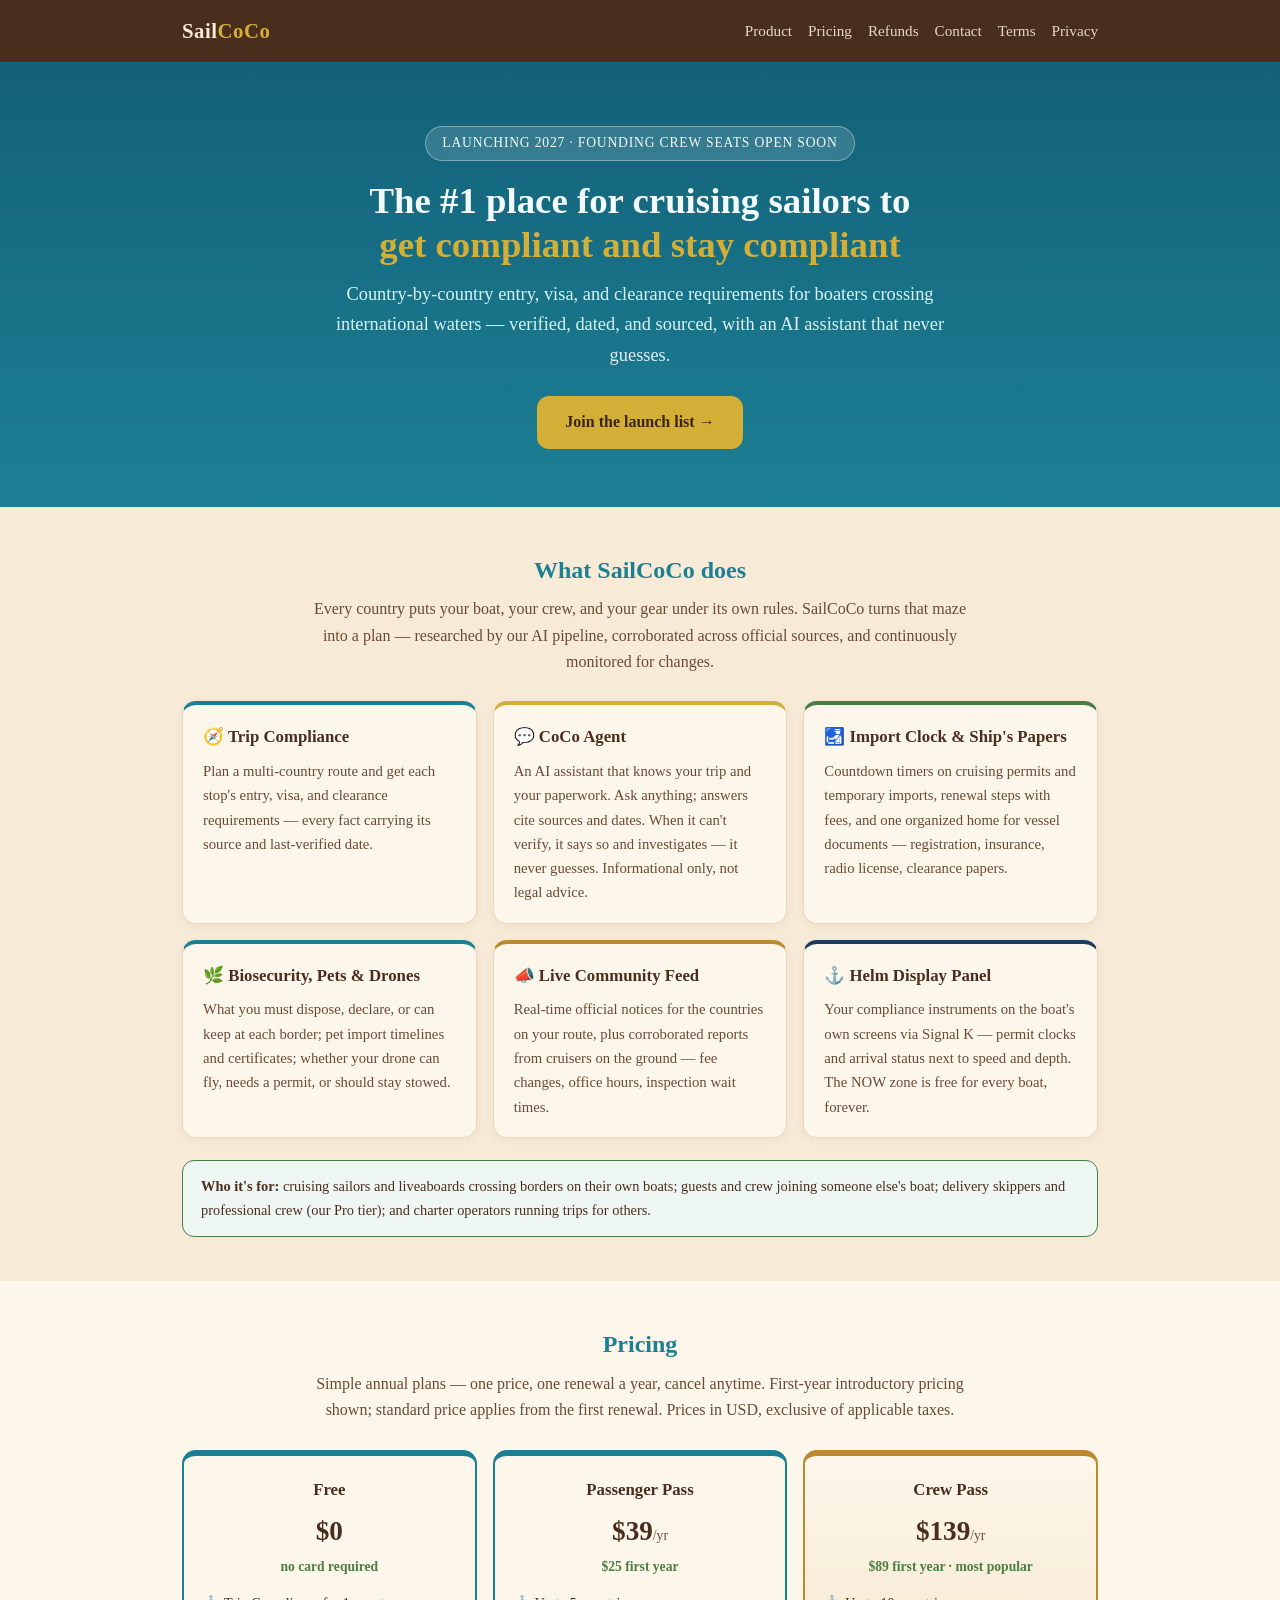
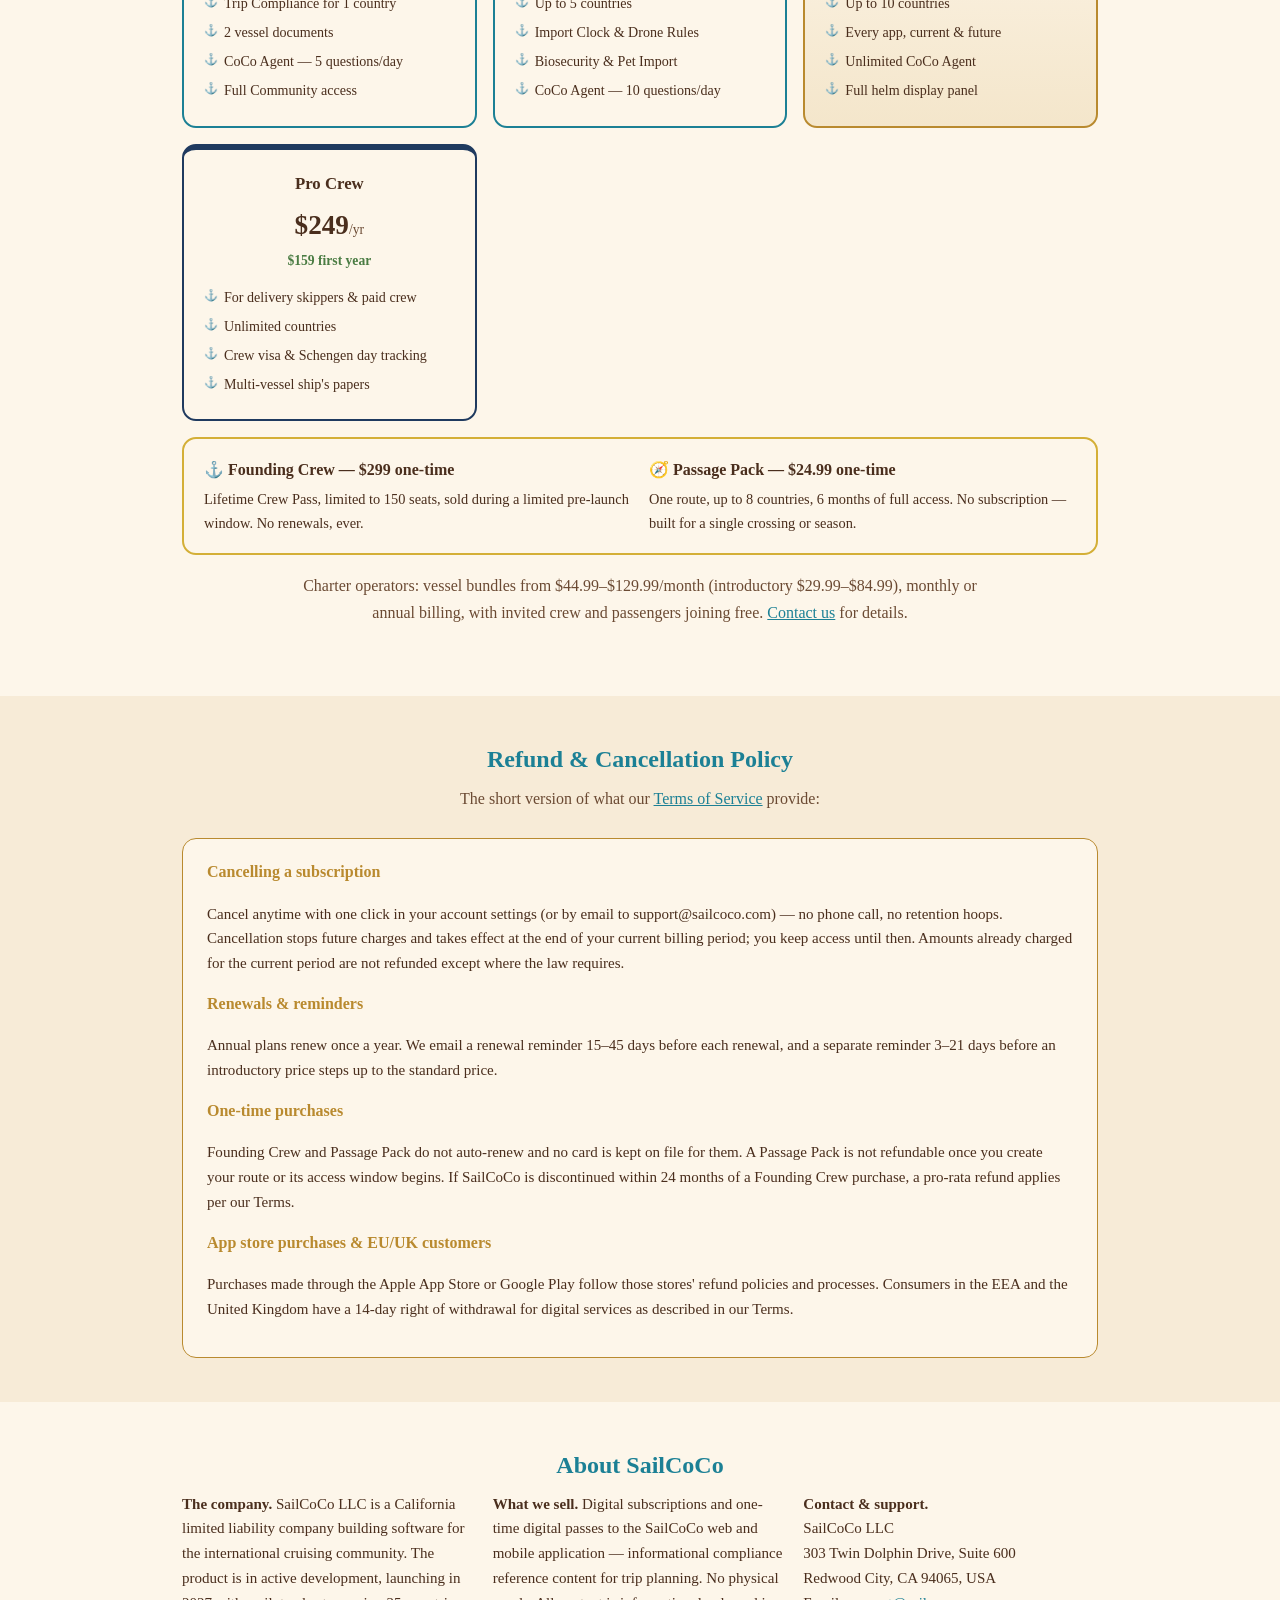
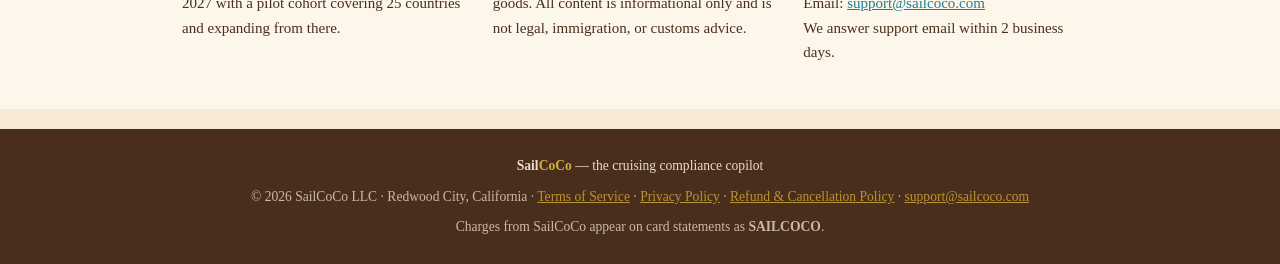
==== index.html @ 308f48e4 "Add files via upload" ====
<!DOCTYPE html>
<html lang="en">
<head>
<meta charset="utf-8">
<meta name="viewport" content="width=device-width,initial-scale=1">
<title>SailCoCo — The Cruising Compliance Copilot</title>
<meta name="description" content="SailCoCo is a subscription app for cruising sailors and professional crew: verified, dated entry and visa requirements, permit tracking, and an AI compliance assistant for every country on your route. Launching 2027.">
<style>
:root{--cream:#F7EBD7;--foam:#FDF6EA;--cocoa:#4A2E1D;--cocoa-l:#6B4A33;--ocean:#1C8095;--ocean-d:#136178;--brass:#B98A2F;--gold:#D4AF37;--green:#4A7C43;--navy:#1F3A5F}
*{box-sizing:border-box}
body{margin:0;font-family:Georgia,'Times New Roman',serif;background:var(--cream);color:var(--cocoa);line-height:1.65}
.wrap{max-width:960px;margin:0 auto;padding:0 22px}
header.site{background:var(--cocoa);color:var(--cream);padding:14px 0;position:sticky;top:0;z-index:5}
header.site .wrap{display:flex;justify-content:space-between;align-items:center;flex-wrap:wrap;gap:8px}
.brand{font-size:1.3rem;font-weight:bold;letter-spacing:.5px;color:var(--cream);text-decoration:none}
.brand span{color:var(--gold)}
nav a{color:var(--cream);text-decoration:none;margin-left:16px;font-size:.95rem;opacity:.9}
nav a:hover{opacity:1;text-decoration:underline}
.hero{background:linear-gradient(180deg,var(--ocean-d) 0%,var(--ocean) 100%);color:#F2FAFC;text-align:center;padding:64px 22px 58px}
.hero h1{font-size:2.3rem;margin:0 0 12px;line-height:1.2}
.hero h1 em{color:var(--gold);font-style:normal}
.hero p.tag{font-size:1.15rem;max-width:640px;margin:0 auto 10px;color:#DDF0F5}
.badge{display:inline-block;background:rgba(255,255,255,.14);border:1px solid rgba(255,255,255,.35);border-radius:999px;padding:5px 16px;font-size:.85rem;margin-bottom:18px;letter-spacing:.06em}
.cta{display:inline-block;background:var(--gold);color:#3B2508;font-weight:bold;text-decoration:none;padding:13px 28px;border-radius:12px;margin-top:16px;font-size:1rem}
.cta:hover{filter:brightness(1.05)}
section{padding:44px 0}
section h2{color:var(--ocean);font-size:1.5rem;margin:0 0 6px;text-align:center}
section p.sub{color:var(--cocoa-l);text-align:center;max-width:680px;margin:0 auto 26px}
.cards{display:grid;grid-template-columns:repeat(auto-fit,minmax(260px,1fr));gap:16px}
.card{background:var(--foam);border:1px solid #EAD9BF;border-top:4px solid var(--ocean);border-radius:14px;padding:18px 20px;box-shadow:0 2px 10px rgba(59,35,23,.06)}
.card h3{margin:0 0 8px;color:var(--cocoa);font-size:1.05rem}
.card p{margin:0;font-size:.92rem;color:var(--cocoa-l)}
.card.gold{border-top-color:var(--gold)}.card.green{border-top-color:var(--green)}.card.navy{border-top-color:var(--navy)}.card.brass{border-top-color:var(--brass)}
.pricing-grid{display:grid;grid-template-columns:repeat(auto-fit,minmax(230px,1fr));gap:16px;margin-top:10px}
.plan{background:var(--foam);border:2px solid var(--ocean);border-top:6px solid var(--ocean);border-radius:14px;padding:20px;text-align:center}
.plan.featured{border-color:var(--brass);border-top-color:var(--brass);background:linear-gradient(180deg,var(--foam),#F4E6CB)}
.plan.navy{border-color:var(--navy);border-top-color:var(--navy)}
.plan h3{margin:0;font-size:1.05rem}
.price{font-size:1.7rem;font-weight:bold;margin:6px 0 2px}
.price small{font-size:.85rem;font-weight:normal;color:var(--cocoa-l)}
.intro{color:var(--green);font-size:.85rem;font-weight:bold;margin-bottom:10px}
.plan ul{list-style:none;padding:0;margin:10px 0 0;text-align:left;font-size:.88rem}
.plan li{padding:3px 0 3px 20px;position:relative}
.plan li:before{content:"⚓";position:absolute;left:0;font-size:.7rem;color:var(--ocean)}
.onetime{background:var(--foam);border:2px solid var(--gold);border-radius:14px;padding:18px 20px;margin-top:16px;display:flex;flex-wrap:wrap;gap:18px;justify-content:space-between}
.onetime div{flex:1;min-width:250px}
.onetime h3{margin:0 0 4px;font-size:1rem}
.note{background:#EFF7F4;border:1.5px solid var(--green);border-radius:12px;padding:14px 18px;font-size:.9rem;margin-top:22px}
.refund{background:var(--foam);border:1.5px solid var(--brass);border-radius:14px;padding:20px 24px;font-size:.94rem}
.refund h3{color:var(--brass);margin-top:14px;font-size:1rem}
.about{display:grid;grid-template-columns:repeat(auto-fit,minmax(260px,1fr));gap:16px;font-size:.94rem}
footer{background:var(--cocoa);color:#E9DCC9;margin-top:20px;padding:26px 22px;text-align:center;font-size:.85rem}
footer a{color:var(--gold)}
.legal-line{opacity:.8;margin-top:8px}
@media(max-width:600px){.hero h1{font-size:1.7rem}}
</style>
</head>
<body>

<header class="site"><div class="wrap">
<a class="brand" href="index.html">Sail<span>CoCo</span></a>
<nav><a href="#product">Product</a><a href="#pricing">Pricing</a><a href="#refunds">Refunds</a><a href="#about">Contact</a><a href="terms.html">Terms</a><a href="privacy.html">Privacy</a></nav>
</div></header>

<div class="hero">
<div class="badge">LAUNCHING 2027 · FOUNDING CREW SEATS OPEN SOON</div>
<h1>The #1 place for cruising sailors to<br><em>get compliant and stay compliant</em></h1>
<p class="tag">Country-by-country entry, visa, and clearance requirements for boaters crossing international waters — verified, dated, and sourced, with an AI assistant that never guesses.</p>
<a class="cta" href="mailto:support@sailcoco.com?subject=SailCoCo%20launch%20list">Join the launch list →</a>
</div>

<section id="product"><div class="wrap">
<h2>What SailCoCo does</h2>
<p class="sub">Every country puts your boat, your crew, and your gear under its own rules. SailCoCo turns that maze into a plan — researched by our AI pipeline, corroborated across official sources, and continuously monitored for changes.</p>
<div class="cards">
<div class="card"><h3>🧭 Trip Compliance</h3><p>Plan a multi-country route and get each stop's entry, visa, and clearance requirements — every fact carrying its source and last-verified date.</p></div>
<div class="card gold"><h3>💬 CoCo Agent</h3><p>An AI assistant that knows your trip and your paperwork. Ask anything; answers cite sources and dates. When it can't verify, it says so and investigates — it never guesses. Informational only, not legal advice.</p></div>
<div class="card green"><h3>🛃 Import Clock &amp; Ship's Papers</h3><p>Countdown timers on cruising permits and temporary imports, renewal steps with fees, and one organized home for vessel documents — registration, insurance, radio license, clearance papers.</p></div>
<div class="card"><h3>🌿 Biosecurity, Pets &amp; Drones</h3><p>What you must dispose, declare, or can keep at each border; pet import timelines and certificates; whether your drone can fly, needs a permit, or should stay stowed.</p></div>
<div class="card brass"><h3>📣 Live Community Feed</h3><p>Real-time official notices for the countries on your route, plus corroborated reports from cruisers on the ground — fee changes, office hours, inspection wait times.</p></div>
<div class="card navy"><h3>⚓ Helm Display Panel</h3><p>Your compliance instruments on the boat's own screens via Signal K — permit clocks and arrival status next to speed and depth. The NOW zone is free for every boat, forever.</p></div>
</div>
<div class="note"><strong>Who it's for:</strong> cruising sailors and liveaboards crossing borders on their own boats; guests and crew joining someone else's boat; delivery skippers and professional crew (our Pro tier); and charter operators running trips for others.</div>
</div></section>

<section id="pricing" style="background:var(--foam)"><div class="wrap">
<h2>Pricing</h2>
<p class="sub">Simple annual plans — one price, one renewal a year, cancel anytime. First-year introductory pricing shown; standard price applies from the first renewal. Prices in USD, exclusive of applicable taxes.</p>
<div class="pricing-grid">
<div class="plan"><h3>Free</h3><div class="price">$0</div><div class="intro">no card required</div>
<ul><li>Trip Compliance for 1 country</li><li>2 vessel documents</li><li>CoCo Agent — 5 questions/day</li><li>Full Community access</li></ul></div>
<div class="plan"><h3>Passenger Pass</h3><div class="price">$39<small>/yr</small></div><div class="intro">$25 first year</div>
<ul><li>Up to 5 countries</li><li>Import Clock &amp; Drone Rules</li><li>Biosecurity &amp; Pet Import</li><li>CoCo Agent — 10 questions/day</li></ul></div>
<div class="plan featured"><h3>Crew Pass</h3><div class="price">$139<small>/yr</small></div><div class="intro">$89 first year · most popular</div>
<ul><li>Up to 10 countries</li><li>Every app, current &amp; future</li><li>Unlimited CoCo Agent</li><li>Full helm display panel</li></ul></div>
<div class="plan navy"><h3>Pro Crew</h3><div class="price">$249<small>/yr</small></div><div class="intro">$159 first year</div>
<ul><li>For delivery skippers &amp; paid crew</li><li>Unlimited countries</li><li>Crew visa &amp; Schengen day tracking</li><li>Multi-vessel ship's papers</li></ul></div>
</div>
<div class="onetime">
<div><h3>⚓ Founding Crew — $299 one-time</h3><p style="margin:0;font-size:.9rem">Lifetime Crew Pass, limited to 150 seats, sold during a limited pre-launch window. No renewals, ever.</p></div>
<div><h3>🧭 Passage Pack — $24.99 one-time</h3><p style="margin:0;font-size:.9rem">One route, up to 8 countries, 6 months of full access. No subscription — built for a single crossing or season.</p></div>
</div>
<p class="sub" style="margin-top:18px">Charter operators: vessel bundles from $44.99–$129.99/month (introductory $29.99–$84.99), monthly or annual billing, with invited crew and passengers joining free. <a href="mailto:support@sailcoco.com" style="color:var(--ocean)">Contact us</a> for details.</p>
</div></section>

<section id="refunds"><div class="wrap">
<h2>Refund &amp; Cancellation Policy</h2>
<p class="sub">The short version of what our <a href="terms.html" style="color:var(--ocean)">Terms of Service</a> provide:</p>
<div class="refund">
<h3 style="margin-top:0">Cancelling a subscription</h3>
<p>Cancel anytime with one click in your account settings (or by email to support@sailcoco.com) — no phone call, no retention hoops. Cancellation stops future charges and takes effect at the end of your current billing period; you keep access until then. Amounts already charged for the current period are not refunded except where the law requires.</p>
<h3>Renewals &amp; reminders</h3>
<p>Annual plans renew once a year. We email a renewal reminder 15–45 days before each renewal, and a separate reminder 3–21 days before an introductory price steps up to the standard price.</p>
<h3>One-time purchases</h3>
<p>Founding Crew and Passage Pack do not auto-renew and no card is kept on file for them. A Passage Pack is not refundable once you create your route or its access window begins. If SailCoCo is discontinued within 24 months of a Founding Crew purchase, a pro-rata refund applies per our Terms.</p>
<h3>App store purchases &amp; EU/UK customers</h3>
<p>Purchases made through the Apple App Store or Google Play follow those stores' refund policies and processes. Consumers in the EEA and the United Kingdom have a 14-day right of withdrawal for digital services as described in our Terms.</p>
</div>
</div></section>

<section id="about" style="background:var(--foam)"><div class="wrap">
<h2>About SailCoCo</h2>
<div class="about">
<div><strong>The company.</strong> SailCoCo LLC is a California limited liability company building software for the international cruising community. The product is in active development, launching in 2027 with a pilot cohort covering 25 countries and expanding from there.</div>
<div><strong>What we sell.</strong> Digital subscriptions and one-time digital passes to the SailCoCo web and mobile application — informational compliance reference content for trip planning. No physical goods. All content is informational only and is not legal, immigration, or customs advice.</div>
<div><strong>Contact &amp; support.</strong><br>SailCoCo LLC<br>303 Twin Dolphin Drive, Suite 600<br>Redwood City, CA 94065, USA<br>Email: <a href="mailto:support@sailcoco.com" style="color:var(--ocean)">support@sailcoco.com</a><br>We answer support email within 2 business days.</div>
</div>
</div></section>

<footer>
<div><strong>Sail<span style="color:var(--gold)">CoCo</span></strong> — the cruising compliance copilot</div>
<div class="legal-line">© 2026 SailCoCo LLC · Redwood City, California · <a href="terms.html">Terms of Service</a> · <a href="privacy.html">Privacy Policy</a> · <a href="index.html#refunds">Refund &amp; Cancellation Policy</a> · <a href="mailto:support@sailcoco.com">support@sailcoco.com</a></div>
<div class="legal-line">Charges from SailCoCo appear on card statements as <strong>SAILCOCO</strong>.</div>
</footer>

</body>
</html>
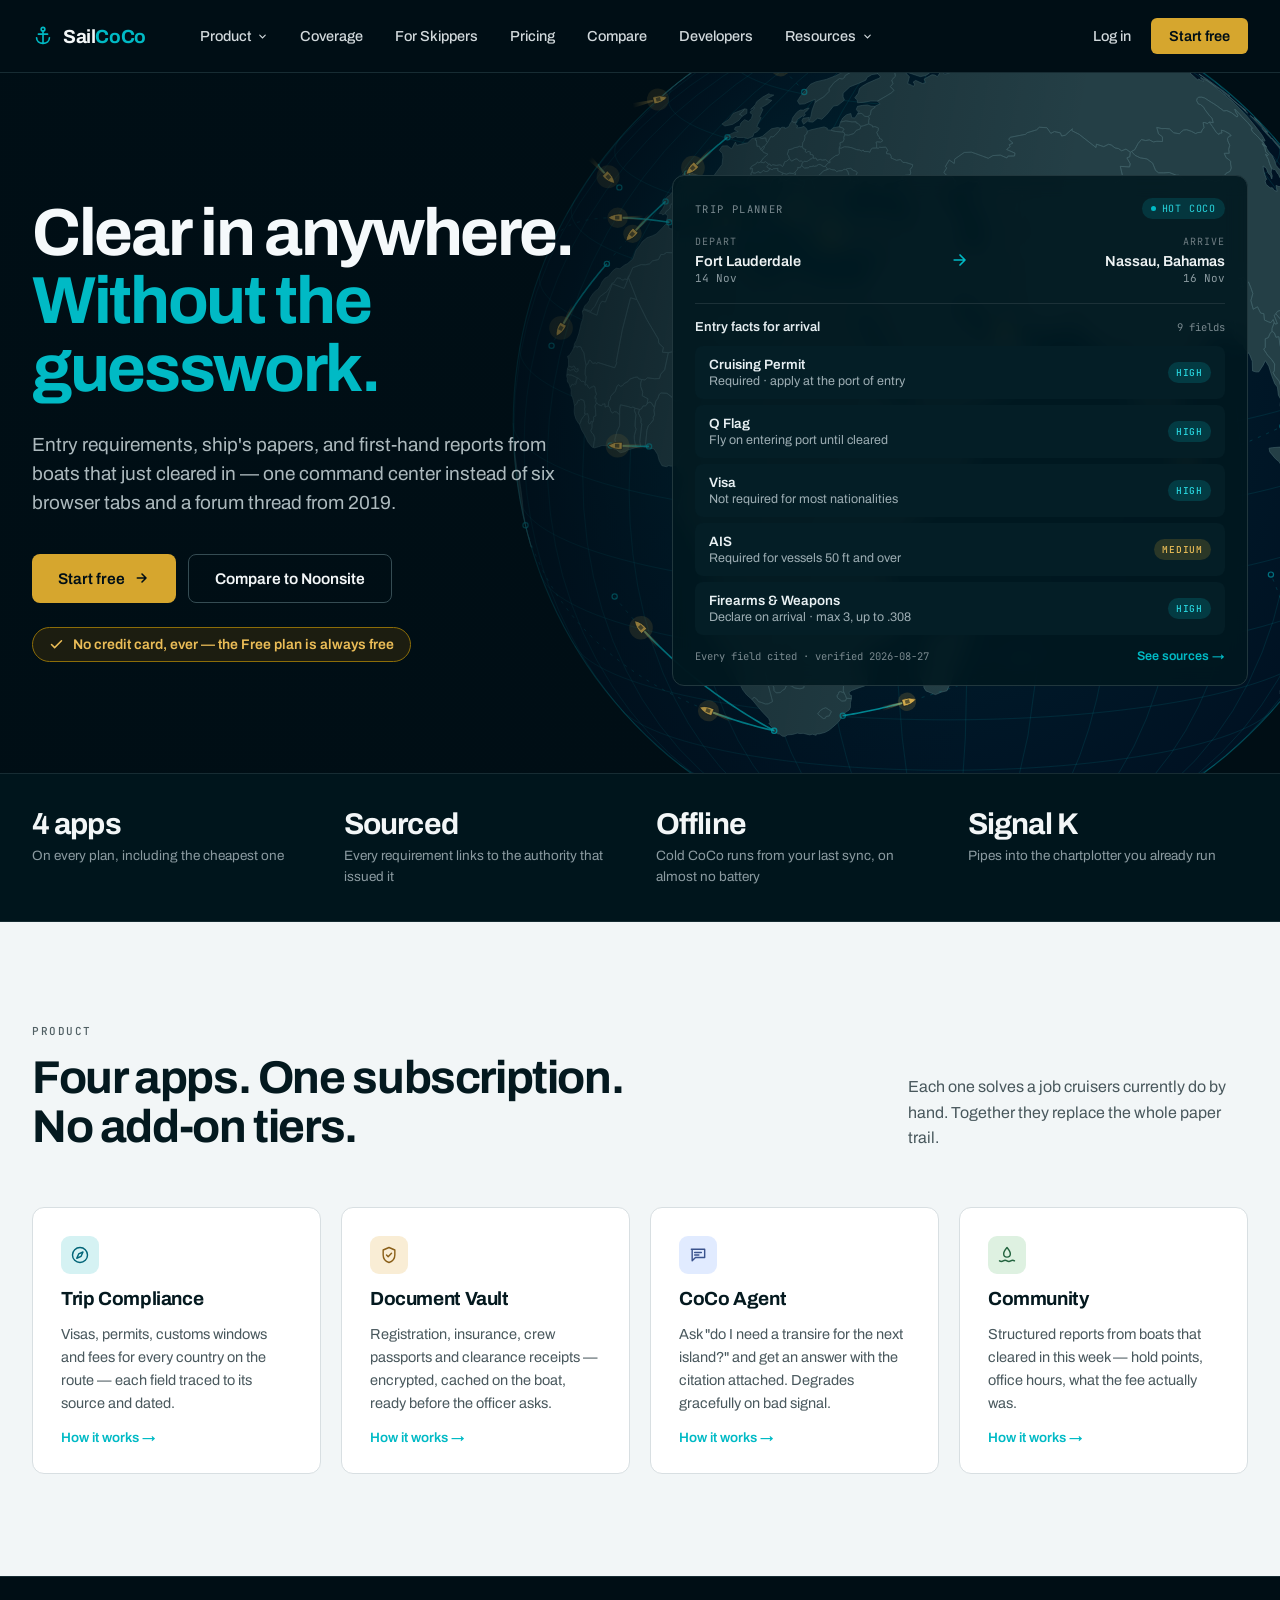
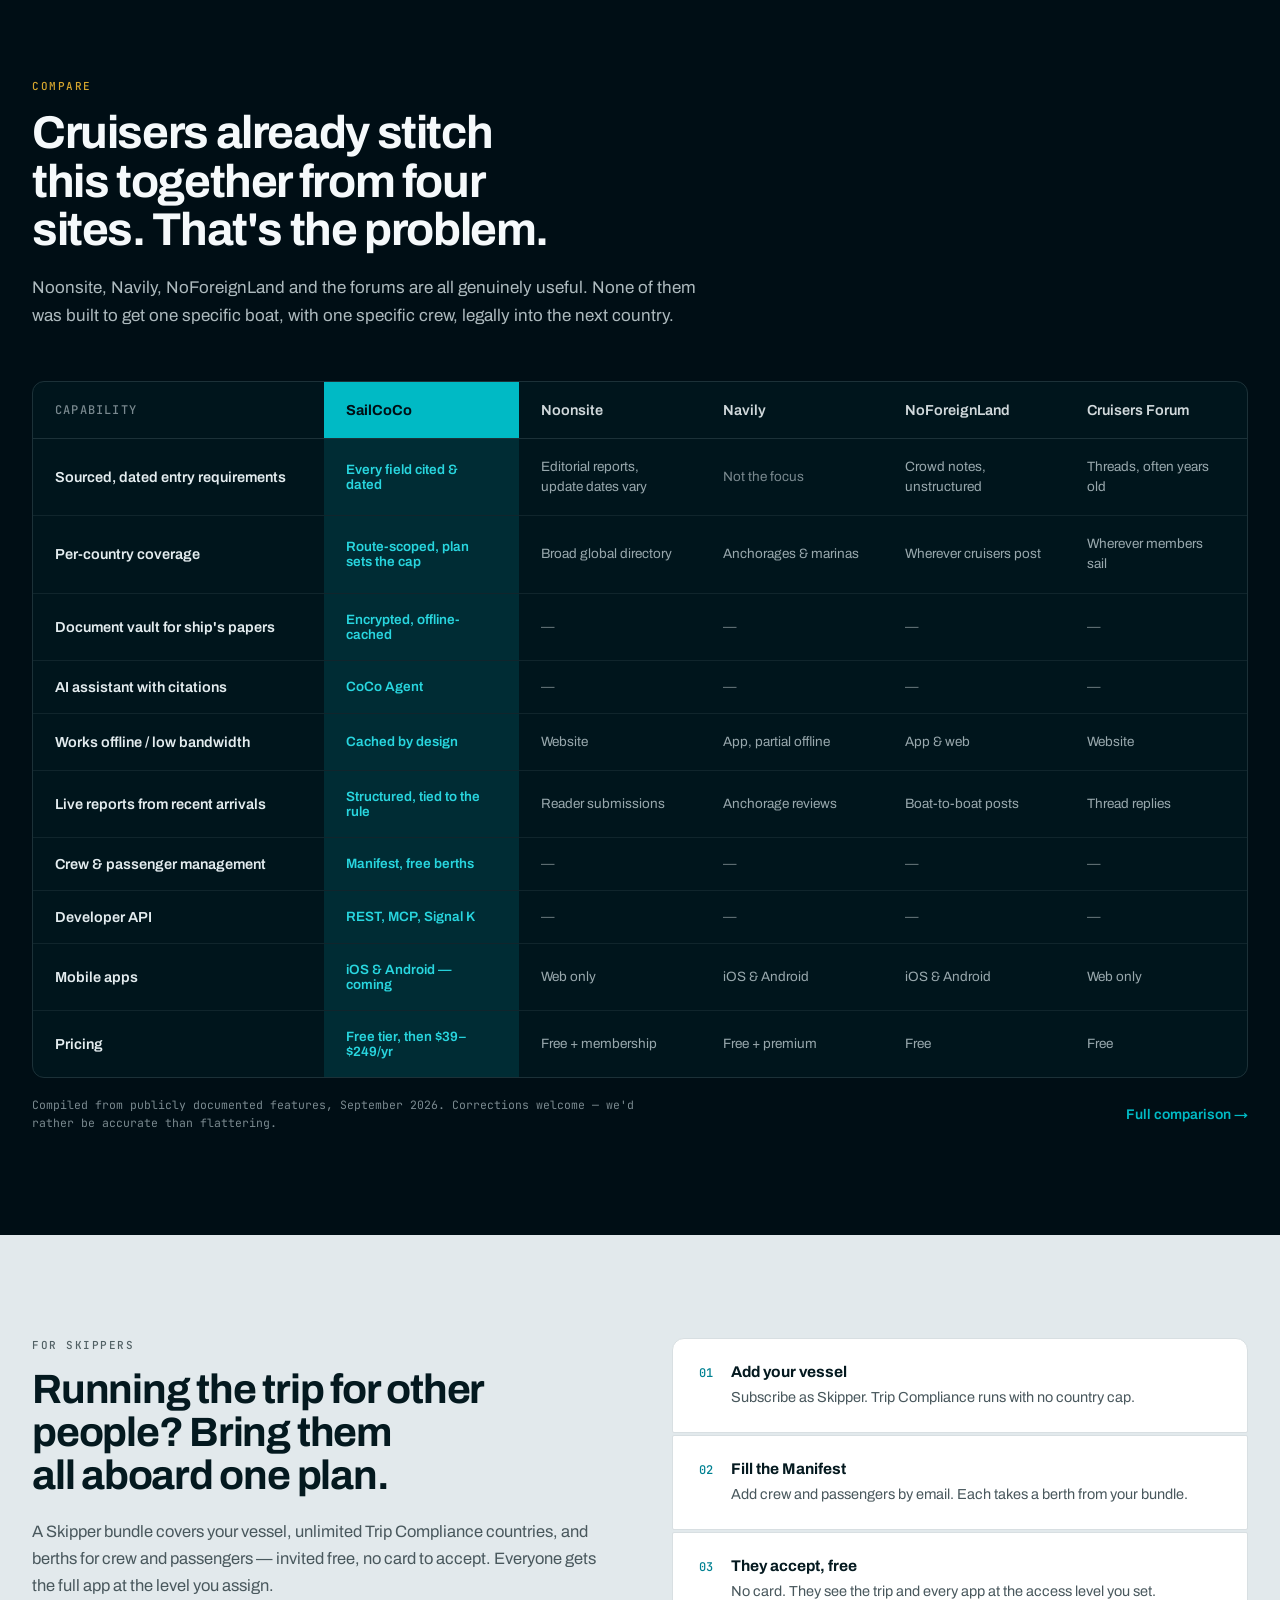
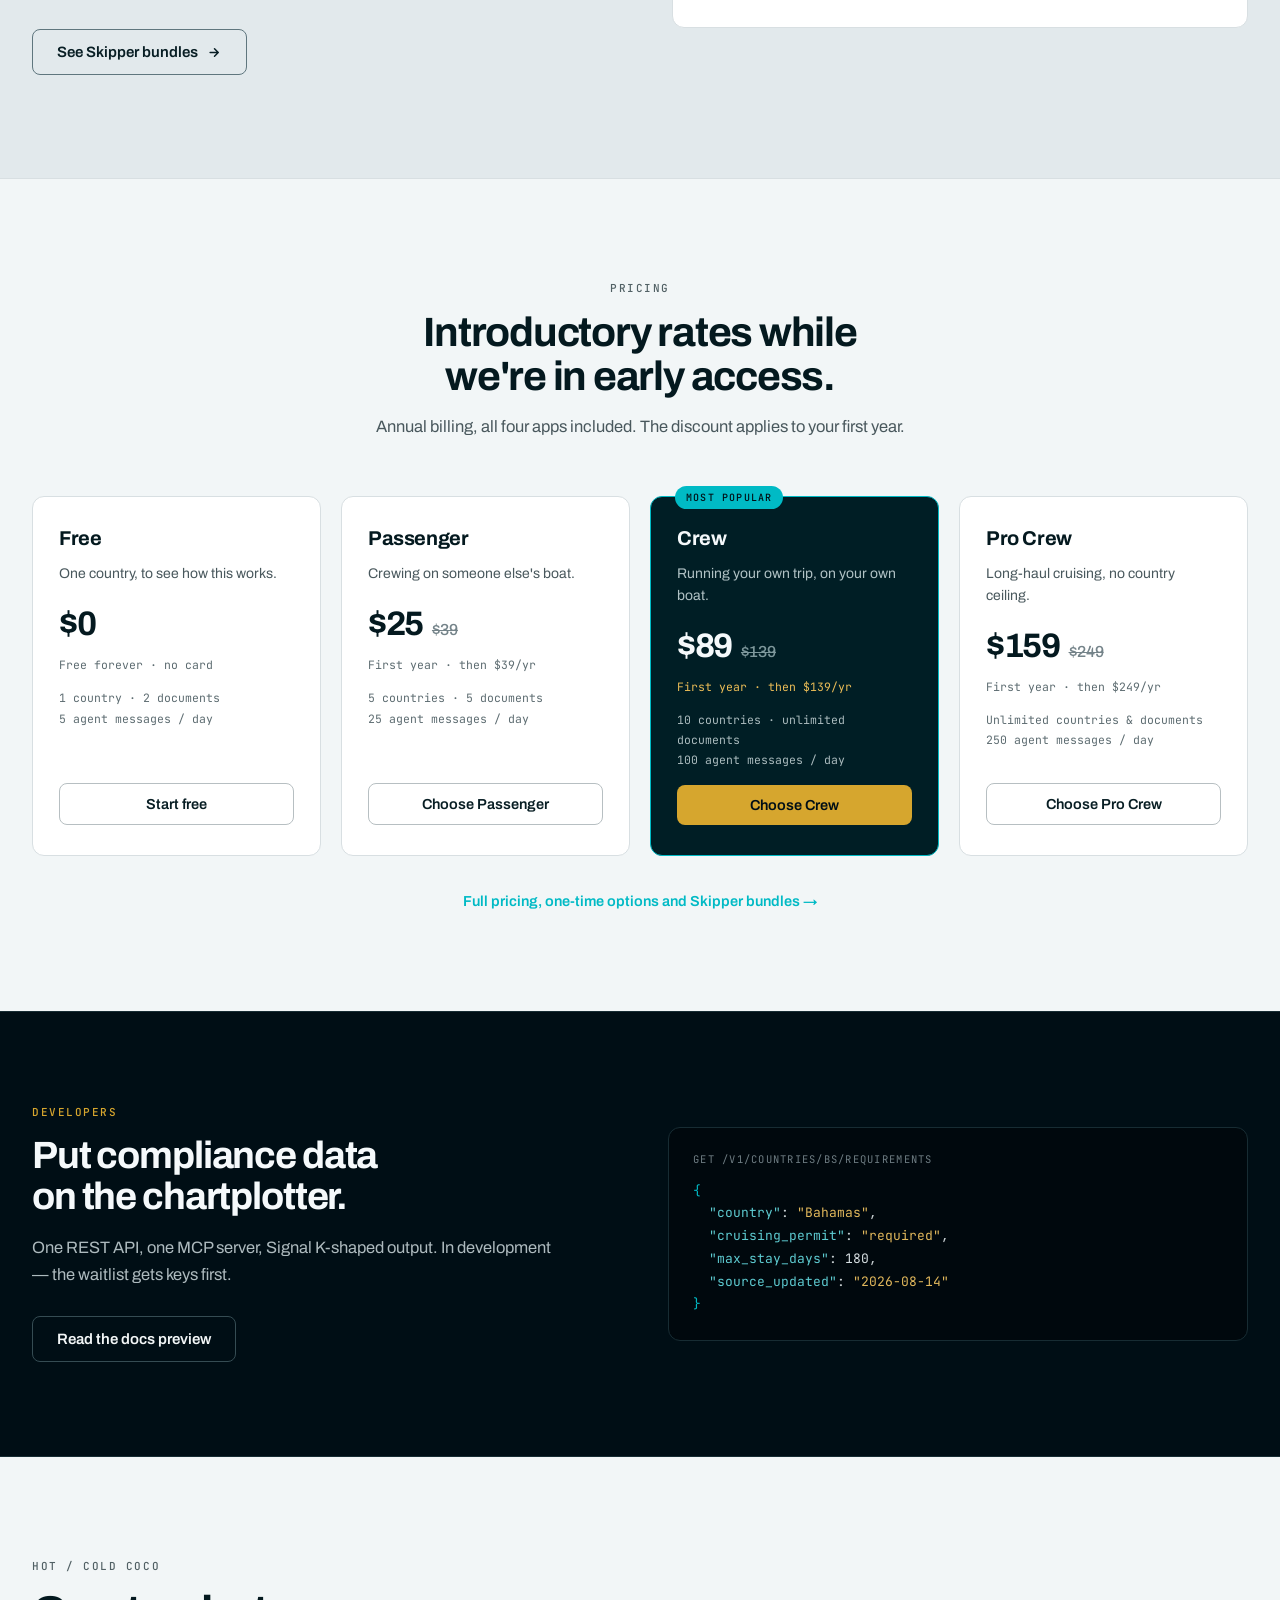
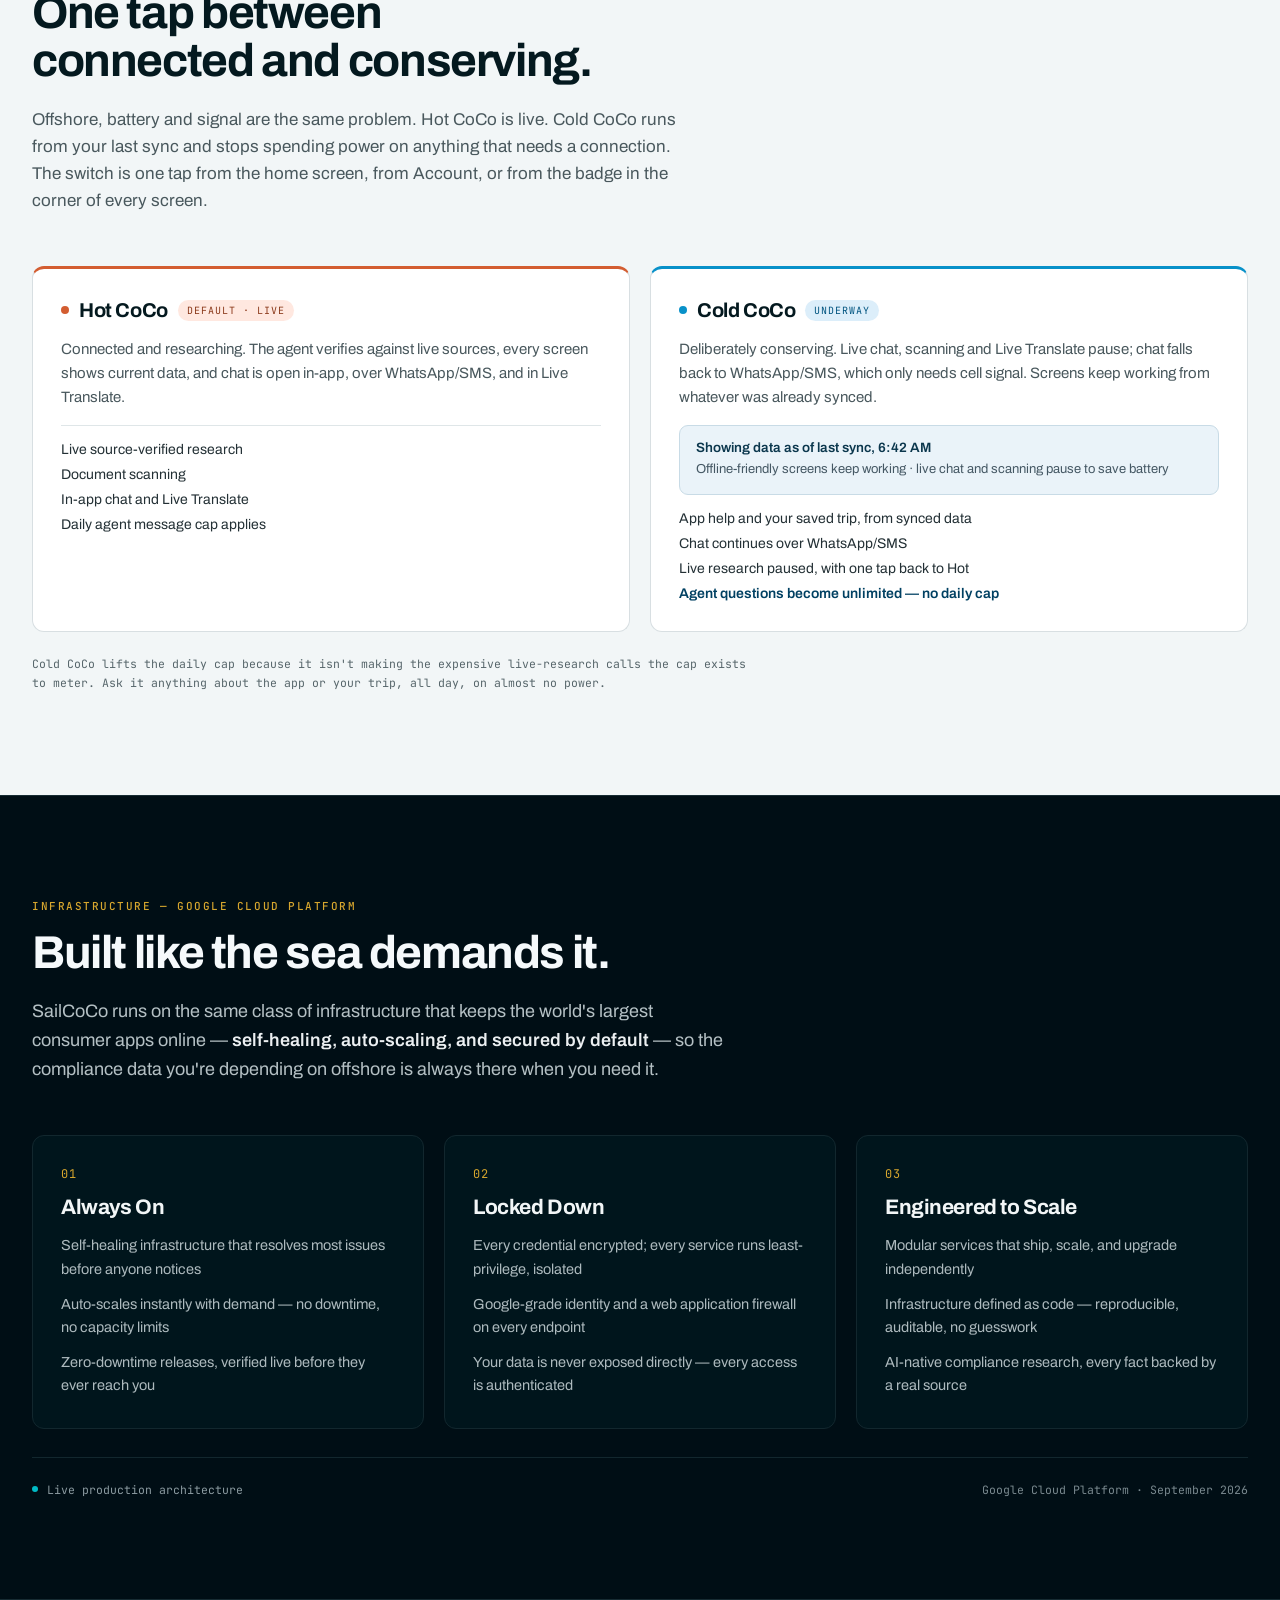
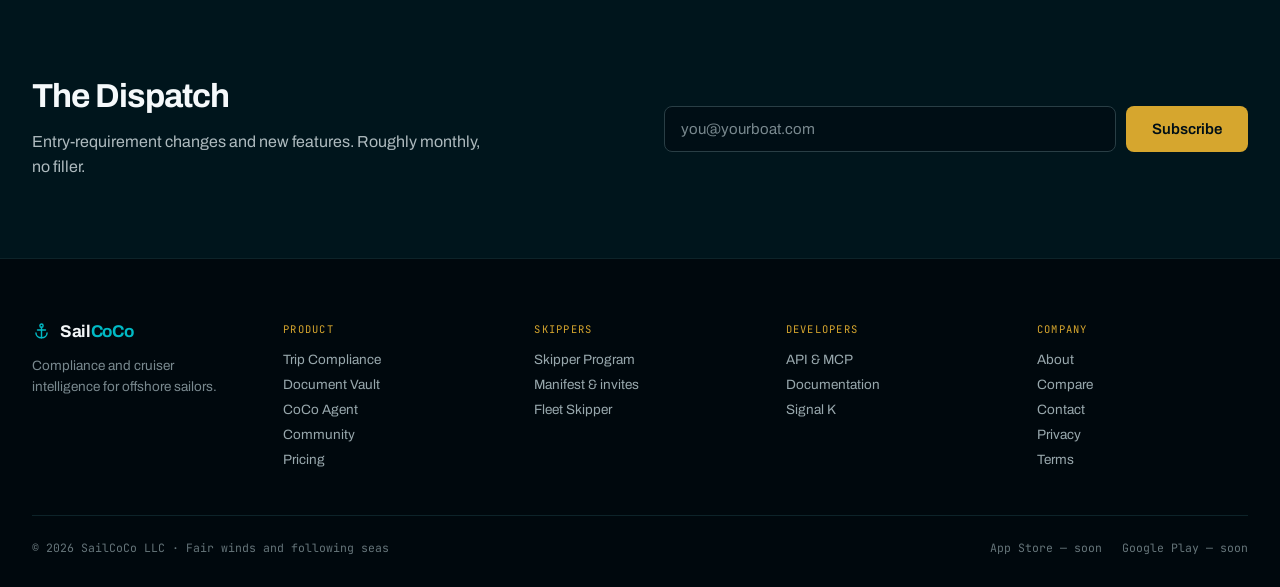
==== commit dae41dd5: "Rebuild sailcoco.com as four pages from the design handoff Replaces the single-page cream/serif site" ====
--- a/index.html
+++ b/index.html
@@ -2,136 +2,724 @@
 <html lang="en">
 <head>
 <meta charset="utf-8">
-<meta name="viewport" content="width=device-width,initial-scale=1">
-<title>SailCoCo — The Cruising Compliance Copilot</title>
-<meta name="description" content="SailCoCo is a subscription app for cruising sailors and professional crew: verified, dated entry and visa requirements, permit tracking, and an AI compliance assistant for every country on your route. Launching 2027.">
-<style>
-:root{--cream:#F7EBD7;--foam:#FDF6EA;--cocoa:#4A2E1D;--cocoa-l:#6B4A33;--ocean:#1C8095;--ocean-d:#136178;--brass:#B98A2F;--gold:#D4AF37;--green:#4A7C43;--navy:#1F3A5F}
-*{box-sizing:border-box}
-body{margin:0;font-family:Georgia,'Times New Roman',serif;background:var(--cream);color:var(--cocoa);line-height:1.65}
-.wrap{max-width:960px;margin:0 auto;padding:0 22px}
-header.site{background:var(--cocoa);color:var(--cream);padding:14px 0;position:sticky;top:0;z-index:5}
-header.site .wrap{display:flex;justify-content:space-between;align-items:center;flex-wrap:wrap;gap:8px}
-.brand{font-size:1.3rem;font-weight:bold;letter-spacing:.5px;color:var(--cream);text-decoration:none}
-.brand span{color:var(--gold)}
-nav a{color:var(--cream);text-decoration:none;margin-left:16px;font-size:.95rem;opacity:.9}
-nav a:hover{opacity:1;text-decoration:underline}
-.hero{background:linear-gradient(180deg,var(--ocean-d) 0%,var(--ocean) 100%);color:#F2FAFC;text-align:center;padding:64px 22px 58px}
-.hero h1{font-size:2.3rem;margin:0 0 12px;line-height:1.2}
-.hero h1 em{color:var(--gold);font-style:normal}
-.hero p.tag{font-size:1.15rem;max-width:640px;margin:0 auto 10px;color:#DDF0F5}
-.badge{display:inline-block;background:rgba(255,255,255,.14);border:1px solid rgba(255,255,255,.35);border-radius:999px;padding:5px 16px;font-size:.85rem;margin-bottom:18px;letter-spacing:.06em}
-.cta{display:inline-block;background:var(--gold);color:#3B2508;font-weight:bold;text-decoration:none;padding:13px 28px;border-radius:12px;margin-top:16px;font-size:1rem}
-.cta:hover{filter:brightness(1.05)}
-section{padding:44px 0}
-section h2{color:var(--ocean);font-size:1.5rem;margin:0 0 6px;text-align:center}
-section p.sub{color:var(--cocoa-l);text-align:center;max-width:680px;margin:0 auto 26px}
-.cards{display:grid;grid-template-columns:repeat(auto-fit,minmax(260px,1fr));gap:16px}
-.card{background:var(--foam);border:1px solid #EAD9BF;border-top:4px solid var(--ocean);border-radius:14px;padding:18px 20px;box-shadow:0 2px 10px rgba(59,35,23,.06)}
-.card h3{margin:0 0 8px;color:var(--cocoa);font-size:1.05rem}
-.card p{margin:0;font-size:.92rem;color:var(--cocoa-l)}
-.card.gold{border-top-color:var(--gold)}.card.green{border-top-color:var(--green)}.card.navy{border-top-color:var(--navy)}.card.brass{border-top-color:var(--brass)}
-.pricing-grid{display:grid;grid-template-columns:repeat(auto-fit,minmax(230px,1fr));gap:16px;margin-top:10px}
-.plan{background:var(--foam);border:2px solid var(--ocean);border-top:6px solid var(--ocean);border-radius:14px;padding:20px;text-align:center}
-.plan.featured{border-color:var(--brass);border-top-color:var(--brass);background:linear-gradient(180deg,var(--foam),#F4E6CB)}
-.plan.navy{border-color:var(--navy);border-top-color:var(--navy)}
-.plan h3{margin:0;font-size:1.05rem}
-.price{font-size:1.7rem;font-weight:bold;margin:6px 0 2px}
-.price small{font-size:.85rem;font-weight:normal;color:var(--cocoa-l)}
-.intro{color:var(--green);font-size:.85rem;font-weight:bold;margin-bottom:10px}
-.plan ul{list-style:none;padding:0;margin:10px 0 0;text-align:left;font-size:.88rem}
-.plan li{padding:3px 0 3px 20px;position:relative}
-.plan li:before{content:"⚓";position:absolute;left:0;font-size:.7rem;color:var(--ocean)}
-.onetime{background:var(--foam);border:2px solid var(--gold);border-radius:14px;padding:18px 20px;margin-top:16px;display:flex;flex-wrap:wrap;gap:18px;justify-content:space-between}
-.onetime div{flex:1;min-width:250px}
-.onetime h3{margin:0 0 4px;font-size:1rem}
-.note{background:#EFF7F4;border:1.5px solid var(--green);border-radius:12px;padding:14px 18px;font-size:.9rem;margin-top:22px}
-.refund{background:var(--foam);border:1.5px solid var(--brass);border-radius:14px;padding:20px 24px;font-size:.94rem}
-.refund h3{color:var(--brass);margin-top:14px;font-size:1rem}
-.about{display:grid;grid-template-columns:repeat(auto-fit,minmax(260px,1fr));gap:16px;font-size:.94rem}
-footer{background:var(--cocoa);color:#E9DCC9;margin-top:20px;padding:26px 22px;text-align:center;font-size:.85rem}
-footer a{color:var(--gold)}
-.legal-line{opacity:.8;margin-top:8px}
-@media(max-width:600px){.hero h1{font-size:1.7rem}}
-</style>
+<meta name="viewport" content="width=device-width, initial-scale=1">
+<title>SailCoCo — Clear in anywhere. Without the guesswork.</title>
+<meta name="description" content="Entry requirements, ship's papers, and first-hand reports from boats that just cleared in — one command center instead of six browser tabs and a forum thread from 2019.">
+<link rel="preconnect" href="https://fonts.googleapis.com">
+<link rel="preconnect" href="https://fonts.gstatic.com" crossorigin>
+<link href="https://fonts.googleapis.com/css2?family=Archivo:wdth,wght@75..125,400..800&family=JetBrains+Mono:wght@400;500&display=swap" rel="stylesheet">
+<link rel="stylesheet" href="assets/site.css">
 </head>
 <body>
 
-<header class="site"><div class="wrap">
-<a class="brand" href="index.html">Sail<span>CoCo</span></a>
-<nav><a href="#product">Product</a><a href="#pricing">Pricing</a><a href="#refunds">Refunds</a><a href="#about">Contact</a><a href="terms.html">Terms</a><a href="privacy.html">Privacy</a></nav>
-</div></header>
-
-<div class="hero">
-<div class="badge">LAUNCHING 2027 · FOUNDING CREW SEATS OPEN SOON</div>
-<h1>The #1 place for cruising sailors to<br><em>get compliant and stay compliant</em></h1>
-<p class="tag">Country-by-country entry, visa, and clearance requirements for boaters crossing international waters — verified, dated, and sourced, with an AI assistant that never guesses.</p>
-<a class="cta" href="mailto:support@sailcoco.com?subject=SailCoCo%20launch%20list">Join the launch list →</a>
+<a class="skip-link" href="#top">Skip to content</a>
+
+<div class="page">
+
+<header class="hdr" data-nav>
+  <div class="hdr-inner">
+    <a href="#top" class="brand">
+      <svg width="22" height="22" viewBox="0 0 24 24" fill="none" stroke="oklch(0.70 0.16 200)" stroke-width="1.8" stroke-linecap="round" aria-hidden="true"><circle cx="12" cy="4.6" r="2"/><line x1="12" y1="6.6" x2="12" y2="20"/><line x1="7" y1="10" x2="17" y2="10"/><path d="M5 14c0 3.5 3 6 7 6s7-2.5 7-6"/></svg>
+      <span class="brand-word">Sail<span>CoCo</span></span>
+    </a>
+
+    <nav class="nav" aria-label="Primary">
+      <button type="button" class="nav-btn" data-opens="product" aria-expanded="false" aria-controls="mega-product">Product
+        <svg width="11" height="11" viewBox="0 0 24 24" fill="none" stroke="currentColor" stroke-width="2.5" stroke-linecap="round" aria-hidden="true"><path d="M6 9l6 6 6-6"/></svg>
+      </button>
+      <a href="coverage.html" class="nav-link" data-closes>Coverage</a>
+      <a href="#skipper" class="nav-link" data-closes>For Skippers</a>
+      <a href="pricing.html" class="nav-link" data-closes>Pricing</a>
+      <a href="#compare" class="nav-link" data-closes>Compare</a>
+      <a href="#developers" class="nav-link" data-closes>Developers</a>
+      <button type="button" class="nav-btn" data-opens="resources" aria-expanded="false" aria-controls="mega-resources">Resources
+        <svg width="11" height="11" viewBox="0 0 24 24" fill="none" stroke="currentColor" stroke-width="2.5" stroke-linecap="round" aria-hidden="true"><path d="M6 9l6 6 6-6"/></svg>
+      </button>
+    </nav>
+
+    <div class="hdr-actions">
+      <a href="#login" class="nav-login">Log in</a>
+      <a href="#start" class="nav-cta">Start free</a>
+      <button type="button" class="burger" data-opens="mobile" aria-label="Menu" aria-expanded="false" aria-controls="mobile-panel">
+        <svg width="18" height="18" viewBox="0 0 24 24" fill="none" stroke="currentColor" stroke-width="2" stroke-linecap="round" aria-hidden="true"><line x1="4" y1="7" x2="20" y2="7"/><line x1="4" y1="12" x2="20" y2="12"/><line x1="4" y1="17" x2="20" y2="17"/></svg>
+      </button>
+    </div>
+  </div>
+
+  <div class="mobile-panel" id="mobile-panel" data-panel="mobile" hidden>
+    <div class="mobile-inner">
+      <div class="mobile-links">
+        <a href="coverage.html" class="mobile-link" data-closes>Coverage</a>
+        <a href="#skipper" class="mobile-link" data-closes>For Skippers</a>
+        <a href="pricing.html" class="mobile-link" data-closes>Pricing</a>
+        <a href="#compare" class="mobile-link" data-closes>Compare</a>
+        <a href="#developers" class="mobile-link" data-closes>Developers</a>
+        <a href="#resources" class="mobile-link" data-closes>Resources</a>
+        <a href="#login" class="mobile-link" data-closes>Log in</a>
+      </div>
+      <div>
+        <p class="mega-eyebrow" style="font-size:10.5px;margin:0 0 12px;">The suite</p>
+        <div class="mobile-suite">
+          <a href="#apps" data-closes>Trip Compliance</a>
+          <a href="#apps" data-closes>Document Vault</a>
+          <a href="#apps" data-closes>CoCo Agent</a>
+          <a href="#apps" data-closes>Community</a>
+        </div>
+      </div>
+    </div>
+  </div>
+
+  <div class="mega" id="mega-product" data-panel="product" hidden>
+    <div class="mega-inner">
+      <div>
+        <p class="mega-eyebrow">The suite</p>
+        <div class="mega-grid">
+          <a href="#apps" class="mega-item">
+            <p>Trip Compliance</p>
+            <p>Entry rules per country, kept current</p>
+          </a>
+          <a href="#apps" class="mega-item">
+            <p>Document Vault</p>
+            <p>Ship's papers, ready before customs asks</p>
+          </a>
+          <a href="#apps" class="mega-item">
+            <p>CoCo Agent</p>
+            <p>Ask in plain language, offline-tolerant</p>
+          </a>
+          <a href="#apps" class="mega-item">
+            <p>Community</p>
+            <p>Reports from boats that just cleared in</p>
+          </a>
+        </div>
+      </div>
+      <div>
+        <p class="mega-eyebrow">By who you are</p>
+        <div class="mega-grid">
+          <a href="#skipper" class="mega-item">
+            <p>Bluewater cruisers</p>
+            <p>Multi-country passages, no cap</p>
+          </a>
+          <a href="#skipper" class="mega-item">
+            <p>Skippers &amp; charter</p>
+            <p>Crew and guests on one plan</p>
+          </a>
+          <a href="#apps" class="mega-item">
+            <p>Crew &amp; passengers</p>
+            <p>Invited free by your skipper</p>
+          </a>
+          <a href="#developers" class="mega-item">
+            <p>Developers</p>
+            <p>REST, MCP, Signal K</p>
+          </a>
+        </div>
+      </div>
+      <div class="mega-card">
+        <span class="mega-card-tag">Early access</span>
+        <p style="margin:0;font-size:15px;font-weight:600;line-height:1.4;color:var(--on-dark);">Every plan ships the full suite.</p>
+        <p style="margin:0;font-size:13px;line-height:1.55;color:oklch(0.68 0.02 220);">New apps join your subscription automatically — no upsell, no add-on tiers.</p>
+        <a href="#pricing" style="font-size:13.5px;font-weight:600;margin-top:2px;">See pricing →</a>
+      </div>
+    </div>
+  </div>
+
+  <div class="mega" id="mega-resources" data-panel="resources" hidden>
+    <div class="mega-inner-4">
+      <a href="#resources" class="mega-item mega-item-lg">
+        <p>Country guides</p>
+        <p>Clearance walkthroughs, port by port</p>
+      </a>
+      <a href="#resources" class="mega-item mega-item-lg">
+        <p>Dispatch</p>
+        <p>Rule changes as they land</p>
+      </a>
+      <a href="#resources" class="mega-item mega-item-lg">
+        <p>Field notes</p>
+        <p>What actually happens at the dock</p>
+      </a>
+      <a href="#developers" class="mega-item mega-item-lg">
+        <p>API docs</p>
+        <p>REST and MCP reference</p>
+      </a>
+    </div>
+  </div>
+</header>
+
+<main>
+
+<!-- ===== HERO ===== -->
+<section id="top" class="bb-dark" style="position:relative;overflow:hidden;min-height:640px;background:var(--abyss);">
+  <div style="position:absolute;inset:0;">
+    <sc-globe></sc-globe>
+  </div>
+  <div style="position:absolute;inset:0;pointer-events:none;background:linear-gradient(100deg,oklch(0.15 0.035 220) 0%,oklch(0.15 0.035 220 / 0.90) 30%,oklch(0.15 0.035 220 / 0.30) 55%,oklch(0.15 0.035 220 / 0) 78%);"></div>
+
+  <div class="wrap pt-104 pb-88" style="position:relative;display:grid;grid-template-columns:repeat(auto-fit,minmax(320px,1fr));gap:64px;align-items:center;">
+    <div>
+      <h1 class="h1-hero">Clear in anywhere.<br><span style="color:var(--sky);">Without the guesswork.</span></h1>
+      <p style="margin:26px 0 0;max-width:540px;font-size:19px;line-height:1.55;color:var(--muted);text-wrap:pretty;">Entry requirements, ship's papers, and first-hand reports from boats that just cleared in — one command center instead of six browser tabs and a forum thread from 2019.</p>
+      <div class="btn-row" style="margin-top:36px;">
+        <a href="#start" class="btn btn-gold">Start free
+          <svg width="16" height="16" viewBox="0 0 24 24" fill="none" stroke="currentColor" stroke-width="2.4" stroke-linecap="round" stroke-linejoin="round" aria-hidden="true"><path d="M5 12h13M12 6l6 6-6 6"/></svg>
+        </a>
+        <a href="#compare" class="btn btn-outline">Compare to Noonsite</a>
+      </div>
+      <p class="sec-badge" style="margin-top:24px;">
+        <svg width="15" height="15" viewBox="0 0 24 24" fill="none" stroke="currentColor" stroke-width="2.4" stroke-linecap="round" stroke-linejoin="round" style="flex-shrink:0;" aria-hidden="true"><path d="M20 6L9 17l-5-5"/></svg>
+        No credit card, ever — the Free plan is always free
+      </p>
+    </div>
+
+    <div style="background:oklch(0.19 0.035 220 / 0.86);backdrop-filter:blur(10px);-webkit-backdrop-filter:blur(10px);border:1px solid oklch(0.32 0.03 220);border-radius:12px;padding:22px;">
+      <div style="display:flex;align-items:center;justify-content:space-between;gap:12px;">
+        <p style="margin:0;font-family:var(--mono);font-size:10.5px;letter-spacing:0.13em;text-transform:uppercase;color:var(--meta);">Trip planner</p>
+        <span style="display:inline-flex;align-items:center;gap:6px;font-family:var(--mono);font-size:10px;letter-spacing:0.08em;text-transform:uppercase;color:var(--sky-light);background:oklch(0.70 0.16 200 / 0.16);padding:4px 9px;border-radius:100px;">
+          <span style="width:5px;height:5px;border-radius:50%;background:var(--sky);"></span>Hot CoCo
+        </span>
+      </div>
+
+      <div style="display:flex;align-items:center;gap:12px;margin-top:16px;">
+        <div style="flex:1;min-width:0;">
+          <p style="margin:0;font-family:var(--mono);font-size:10px;letter-spacing:0.1em;text-transform:uppercase;color:oklch(0.58 0.02 220);">Depart</p>
+          <p style="margin:5px 0 0;font-size:14.5px;font-weight:600;color:oklch(0.96 0.005 220);">Fort Lauderdale</p>
+          <p style="margin:2px 0 0;font-family:var(--mono);font-size:11px;color:oklch(0.68 0.02 220);">14 Nov</p>
+        </div>
+        <svg width="20" height="20" viewBox="0 0 24 24" fill="none" stroke="oklch(0.70 0.16 200)" stroke-width="2" stroke-linecap="round" stroke-linejoin="round" style="flex-shrink:0;" aria-hidden="true"><path d="M5 12h13M12 6l6 6-6 6"/></svg>
+        <div style="flex:1;min-width:0;text-align:right;">
+          <p style="margin:0;font-family:var(--mono);font-size:10px;letter-spacing:0.1em;text-transform:uppercase;color:oklch(0.58 0.02 220);">Arrive</p>
+          <p style="margin:5px 0 0;font-size:14.5px;font-weight:600;color:oklch(0.96 0.005 220);">Nassau, Bahamas</p>
+          <p style="margin:2px 0 0;font-family:var(--mono);font-size:11px;color:oklch(0.68 0.02 220);">16 Nov</p>
+        </div>
+      </div>
+
+      <div style="height:1px;background:var(--line-dark-mid);margin:18px 0 16px;"></div>
+
+      <div style="display:flex;align-items:center;justify-content:space-between;gap:12px;margin-bottom:12px;">
+        <p style="margin:0;font-size:13px;font-weight:600;color:oklch(0.94 0.01 220);">Entry facts for arrival</p>
+        <p style="margin:0;font-family:var(--mono);font-size:10.5px;color:var(--meta);">9 fields</p>
+      </div>
+
+      <div style="display:flex;flex-direction:column;gap:6px;">
+        <div style="background:var(--abyss-tile);border-radius:8px;padding:11px 14px;display:flex;align-items:center;justify-content:space-between;gap:12px;">
+          <div style="min-width:0;">
+            <p style="margin:0;font-size:13.5px;font-weight:600;color:oklch(0.95 0.01 220);">Cruising Permit</p>
+            <p style="margin:2px 0 0;font-size:12.5px;color:oklch(0.74 0.02 220);">Required · apply at the port of entry</p>
+          </div>
+          <span class="chip chip-high" style="font-size:9.5px;padding:4px 8px;flex-shrink:0;">High</span>
+        </div>
+        <div style="background:var(--abyss-tile);border-radius:8px;padding:11px 14px;display:flex;align-items:center;justify-content:space-between;gap:12px;">
+          <div style="min-width:0;">
+            <p style="margin:0;font-size:13.5px;font-weight:600;color:oklch(0.95 0.01 220);">Q Flag</p>
+            <p style="margin:2px 0 0;font-size:12.5px;color:oklch(0.74 0.02 220);">Fly on entering port until cleared</p>
+          </div>
+          <span class="chip chip-high" style="font-size:9.5px;padding:4px 8px;flex-shrink:0;">High</span>
+        </div>
+        <div style="background:var(--abyss-tile);border-radius:8px;padding:11px 14px;display:flex;align-items:center;justify-content:space-between;gap:12px;">
+          <div style="min-width:0;">
+            <p style="margin:0;font-size:13.5px;font-weight:600;color:oklch(0.95 0.01 220);">Visa</p>
+            <p style="margin:2px 0 0;font-size:12.5px;color:oklch(0.74 0.02 220);">Not required for most nationalities</p>
+          </div>
+          <span class="chip chip-high" style="font-size:9.5px;padding:4px 8px;flex-shrink:0;">High</span>
+        </div>
+        <div style="background:var(--abyss-tile);border-radius:8px;padding:11px 14px;display:flex;align-items:center;justify-content:space-between;gap:12px;">
+          <div style="min-width:0;">
+            <p style="margin:0;font-size:13.5px;font-weight:600;color:oklch(0.95 0.01 220);">AIS</p>
+            <p style="margin:2px 0 0;font-size:12.5px;color:oklch(0.74 0.02 220);">Required for vessels 50 ft and over</p>
+          </div>
+          <span class="chip chip-medium" style="font-size:9.5px;padding:4px 8px;flex-shrink:0;">Medium</span>
+        </div>
+        <div style="background:var(--abyss-tile);border-radius:8px;padding:11px 14px;display:flex;align-items:center;justify-content:space-between;gap:12px;">
+          <div style="min-width:0;">
+            <p style="margin:0;font-size:13.5px;font-weight:600;color:oklch(0.95 0.01 220);">Firearms &amp; Weapons</p>
+            <p style="margin:2px 0 0;font-size:12.5px;color:oklch(0.74 0.02 220);">Declare on arrival · max 3, up to .308</p>
+          </div>
+          <span class="chip chip-high" style="font-size:9.5px;padding:4px 8px;flex-shrink:0;">High</span>
+        </div>
+      </div>
+
+      <div style="display:flex;align-items:center;justify-content:space-between;gap:12px;margin-top:14px;">
+        <p style="margin:0;font-family:var(--mono);font-size:10.5px;color:var(--meta);">Every field cited · verified 2026-08-27</p>
+        <a href="coverage.html" style="font-size:12.5px;font-weight:600;white-space:nowrap;">See sources →</a>
+      </div>
+    </div>
+  </div>
+</section>
+
+<!-- ===== STAT BAND ===== -->
+<section class="sec-raised bb-dark">
+  <div class="wrap pad-34" style="display:grid;grid-template-columns:repeat(auto-fit,minmax(200px,1fr));gap:32px;">
+    <div>
+      <p style="margin:0;font-size:30px;font-weight:700;letter-spacing:-0.03em;color:var(--on-dark);">4 apps</p>
+      <p style="margin:6px 0 0;font-size:13.5px;line-height:1.5;color:oklch(0.68 0.02 220);">On every plan, including the cheapest one</p>
+    </div>
+    <div>
+      <p style="margin:0;font-size:30px;font-weight:700;letter-spacing:-0.03em;color:var(--on-dark);">Sourced</p>
+      <p style="margin:6px 0 0;font-size:13.5px;line-height:1.5;color:oklch(0.68 0.02 220);">Every requirement links to the authority that issued it</p>
+    </div>
+    <div>
+      <p style="margin:0;font-size:30px;font-weight:700;letter-spacing:-0.03em;color:var(--on-dark);">Offline</p>
+      <p style="margin:6px 0 0;font-size:13.5px;line-height:1.5;color:oklch(0.68 0.02 220);">Cold CoCo runs from your last sync, on almost no battery</p>
+    </div>
+    <div>
+      <p style="margin:0;font-size:30px;font-weight:700;letter-spacing:-0.03em;color:var(--on-dark);">Signal K</p>
+      <p style="margin:6px 0 0;font-size:13.5px;line-height:1.5;color:oklch(0.68 0.02 220);">Pipes into the chartplotter you already run</p>
+    </div>
+  </div>
+</section>
+
+<!-- ===== APPS ===== -->
+<section id="apps" class="sec-light">
+  <div class="wrap pad-104">
+    <div class="row-end">
+      <div class="measure-640">
+        <p class="eyebrow eyebrow-dim">Product</p>
+        <h2 class="h2 on-light">Four apps. One subscription. No add-on tiers.</h2>
+      </div>
+      <p style="margin:0;max-width:340px;font-size:16px;line-height:1.6;color:var(--ink-body);">Each one solves a job cruisers currently do by hand. Together they replace the whole paper trail.</p>
+    </div>
+
+    <div class="grid grid-250 mt-56">
+      <div class="card-light">
+        <div class="icon-well" style="background:oklch(0.94 0.03 200);">
+          <svg width="20" height="20" viewBox="0 0 24 24" fill="none" stroke="oklch(0.45 0.11 210)" stroke-width="1.7" stroke-linecap="round" stroke-linejoin="round" aria-hidden="true"><circle cx="12" cy="12" r="9"/><path d="M15.6 8.4l-2.3 5.2-5.2 2.3 2.3-5.2z"/></svg>
+        </div>
+        <h3>Trip Compliance</h3>
+        <p>Visas, permits, customs windows and fees for every country on the route — each field traced to its source and dated.</p>
+        <a href="#apps" class="card-link">How it works →</a>
+      </div>
+      <div class="card-light">
+        <div class="icon-well" style="background:oklch(0.95 0.035 85);">
+          <svg width="20" height="20" viewBox="0 0 24 24" fill="none" stroke="oklch(0.52 0.10 75)" stroke-width="1.7" stroke-linecap="round" stroke-linejoin="round" aria-hidden="true"><path d="M12 3l7 3v6c0 4.5-3 7.7-7 9-4-1.3-7-4.5-7-9V6z"/><path d="M9 12l2 2 4-4"/></svg>
+        </div>
+        <h3>Document Vault</h3>
+        <p>Registration, insurance, crew passports and clearance receipts — encrypted, cached on the boat, ready before the officer asks.</p>
+        <a href="#apps" class="card-link">How it works →</a>
+      </div>
+      <div class="card-light">
+        <div class="icon-well" style="background:oklch(0.94 0.03 265);">
+          <svg width="20" height="20" viewBox="0 0 24 24" fill="none" stroke="oklch(0.45 0.10 265)" stroke-width="1.7" stroke-linecap="round" stroke-linejoin="round" aria-hidden="true"><path d="M4 5h16v10H9l-4 4V5z"/><line x1="8" y1="9" x2="16" y2="9"/><line x1="8" y1="12" x2="13" y2="12"/></svg>
+        </div>
+        <h3>CoCo Agent</h3>
+        <p>Ask "do I need a transire for the next island?" and get an answer with the citation attached. Degrades gracefully on bad signal.</p>
+        <a href="#apps" class="card-link">How it works →</a>
+      </div>
+      <div class="card-light">
+        <div class="icon-well" style="background:oklch(0.94 0.03 150);">
+          <svg width="20" height="20" viewBox="0 0 24 24" fill="none" stroke="oklch(0.45 0.09 155)" stroke-width="1.7" stroke-linecap="round" stroke-linejoin="round" aria-hidden="true"><path d="M12 3c-2.5 3-4 5.3-4 7.5a4 4 0 0 0 8 0C16 8.3 14.5 6 12 3z"/><path d="M3 19c1.5 1 3 1 4.5 0s3-1 4.5 0 3 1 4.5 0 3-1 4.5 0"/></svg>
+        </div>
+        <h3>Community</h3>
+        <p>Structured reports from boats that cleared in this week — hold points, office hours, what the fee actually was.</p>
+        <a href="#apps" class="card-link">How it works →</a>
+      </div>
+    </div>
+  </div>
+</section>
+
+<!-- ===== COMPARE ===== -->
+<section id="compare" class="sec-dark bt-dark">
+  <div class="wrap pad-104">
+    <div class="measure-680">
+      <p class="eyebrow eyebrow-gold">Compare</p>
+      <h2 class="h2 on-dark">Cruisers already stitch this together from four sites. That's the problem.</h2>
+      <p class="lead-dark">Noonsite, Navily, NoForeignLand and the forums are all genuinely useful. None of them was built to get one specific boat, with one specific crew, legally into the next country.</p>
+    </div>
+
+    <div class="table-wrap mt-52">
+      <table class="cmp">
+        <thead>
+          <tr>
+            <th scope="col" class="cap">Capability</th>
+            <th scope="col" class="us">SailCoCo</th>
+            <th scope="col" class="them">Noonsite</th>
+            <th scope="col" class="them">Navily</th>
+            <th scope="col" class="them">NoForeignLand</th>
+            <th scope="col" class="them">Cruisers Forum</th>
+          </tr>
+        </thead>
+        <tbody>
+          <tr>
+            <td class="cap">Sourced, dated entry requirements</td>
+            <td class="us">Every field cited &amp; dated</td>
+            <td class="them">Editorial reports, update dates vary</td>
+            <td class="them soft">Not the focus</td>
+            <td class="them">Crowd notes, unstructured</td>
+            <td class="them">Threads, often years old</td>
+          </tr>
+          <tr>
+            <td class="cap">Per-country coverage</td>
+            <td class="us">Route-scoped, plan sets the cap</td>
+            <td class="them">Broad global directory</td>
+            <td class="them">Anchorages &amp; marinas</td>
+            <td class="them">Wherever cruisers post</td>
+            <td class="them">Wherever members sail</td>
+          </tr>
+          <tr>
+            <td class="cap">Document vault for ship's papers</td>
+            <td class="us">Encrypted, offline-cached</td>
+            <td class="them none">—</td>
+            <td class="them none">—</td>
+            <td class="them none">—</td>
+            <td class="them none">—</td>
+          </tr>
+          <tr>
+            <td class="cap">AI assistant with citations</td>
+            <td class="us">CoCo Agent</td>
+            <td class="them none">—</td>
+            <td class="them none">—</td>
+            <td class="them none">—</td>
+            <td class="them none">—</td>
+          </tr>
+          <tr>
+            <td class="cap">Works offline / low bandwidth</td>
+            <td class="us">Cached by design</td>
+            <td class="them">Website</td>
+            <td class="them">App, partial offline</td>
+            <td class="them">App &amp; web</td>
+            <td class="them">Website</td>
+          </tr>
+          <tr>
+            <td class="cap">Live reports from recent arrivals</td>
+            <td class="us">Structured, tied to the rule</td>
+            <td class="them">Reader submissions</td>
+            <td class="them">Anchorage reviews</td>
+            <td class="them">Boat-to-boat posts</td>
+            <td class="them">Thread replies</td>
+          </tr>
+          <tr>
+            <td class="cap">Crew &amp; passenger management</td>
+            <td class="us">Manifest, free berths</td>
+            <td class="them none">—</td>
+            <td class="them none">—</td>
+            <td class="them none">—</td>
+            <td class="them none">—</td>
+          </tr>
+          <tr>
+            <td class="cap">Developer API</td>
+            <td class="us">REST, MCP, Signal K</td>
+            <td class="them none">—</td>
+            <td class="them none">—</td>
+            <td class="them none">—</td>
+            <td class="them none">—</td>
+          </tr>
+          <tr>
+            <td class="cap">Mobile apps</td>
+            <td class="us">iOS &amp; Android — coming</td>
+            <td class="them">Web only</td>
+            <td class="them">iOS &amp; Android</td>
+            <td class="them">iOS &amp; Android</td>
+            <td class="them">Web only</td>
+          </tr>
+          <tr>
+            <td class="cap">Pricing</td>
+            <td class="us">Free tier, then $39–$249/yr</td>
+            <td class="them">Free + membership</td>
+            <td class="them">Free + premium</td>
+            <td class="them">Free</td>
+            <td class="them">Free</td>
+          </tr>
+        </tbody>
+      </table>
+    </div>
+    <div class="row-between mt-18">
+      <p class="footnote measure-640">Compiled from publicly documented features, September 2026. Corrections welcome — we'd rather be accurate than flattering.</p>
+      <a href="#compare" style="font-size:14px;font-weight:600;">Full comparison →</a>
+    </div>
+  </div>
+</section>
+
+<!-- ===== SKIPPER ===== -->
+<section id="skipper" class="sec-light-alt">
+  <div class="wrap pad-104 split-320">
+    <div>
+      <p class="eyebrow eyebrow-dim">For Skippers</p>
+      <h2 class="h2-md on-light">Running the trip for other people? Bring them all aboard one plan.</h2>
+      <p class="lead-light">A Skipper bundle covers your vessel, unlimited Trip Compliance countries, and berths for crew and passengers — invited free, no card to accept. Everyone gets the full app at the level you assign.</p>
+      <a href="#pricing" class="btn btn-outline-ink btn-sm" style="margin-top:30px;">See Skipper bundles
+        <svg width="15" height="15" viewBox="0 0 24 24" fill="none" stroke="currentColor" stroke-width="2.4" stroke-linecap="round" stroke-linejoin="round" aria-hidden="true"><path d="M5 12h13M12 6l6 6-6 6"/></svg>
+      </a>
+    </div>
+    <div class="stack">
+      <div class="step-light">
+        <span class="step-num">01</span>
+        <div>
+          <p>Add your vessel</p>
+          <p>Subscribe as Skipper. Trip Compliance runs with no country cap.</p>
+        </div>
+      </div>
+      <div class="step-light">
+        <span class="step-num">02</span>
+        <div>
+          <p>Fill the Manifest</p>
+          <p>Add crew and passengers by email. Each takes a berth from your bundle.</p>
+        </div>
+      </div>
+      <div class="step-light">
+        <span class="step-num">03</span>
+        <div>
+          <p>They accept, free</p>
+          <p>No card. They see the trip and every app at the access level you set.</p>
+        </div>
+      </div>
+    </div>
+  </div>
+</section>
+
+<!-- ===== PRICING SUMMARY ===== -->
+<section id="pricing" class="sec-light bt-light">
+  <div class="wrap pad-104">
+    <div class="center measure-620" style="margin:0 auto;">
+      <p class="eyebrow eyebrow-dim">Pricing</p>
+      <h2 class="h2-md on-light">Introductory rates while we're in early access.</h2>
+      <p style="margin:16px 0 0;font-size:16.5px;line-height:1.6;color:var(--ink-body);">Annual billing, all four apps included. The discount applies to your first year.</p>
+    </div>
+
+    <div class="grid grid-250 mt-56">
+      <div style="background:var(--white);border:1px solid var(--line-light);border-radius:12px;padding:30px 26px;display:flex;flex-direction:column;gap:14px;position:relative;">
+        <h3 style="margin:0;font-size:20px;font-weight:700;letter-spacing:-0.02em;color:var(--ink);">Free</h3>
+        <p style="margin:0;font-size:14px;line-height:1.55;color:var(--ink-body);">One country, to see how this works.</p>
+        <div style="display:flex;align-items:baseline;gap:9px;margin-top:6px;flex-wrap:wrap;">
+          <span style="font-size:34px;font-weight:700;letter-spacing:-0.04em;color:var(--ink);">$0</span>
+        </div>
+        <p style="margin:0;font-family:var(--mono);font-size:11.5px;line-height:1.6;color:oklch(0.52 0.02 220);">Free forever · no card</p>
+        <p style="margin:0;font-family:var(--mono);font-size:11.5px;line-height:1.75;color:oklch(0.52 0.02 220);">1 country · 2 documents<br>5 agent messages / day</p>
+        <a href="pricing.html" style="margin-top:auto;text-align:center;font-size:14.5px;font-weight:600;color:oklch(0.22 0.03 220);border:1px solid oklch(0.80 0.01 220);padding:12px;border-radius:8px;">Start free</a>
+      </div>
+      <div style="background:var(--white);border:1px solid var(--line-light);border-radius:12px;padding:30px 26px;display:flex;flex-direction:column;gap:14px;position:relative;">
+        <h3 style="margin:0;font-size:20px;font-weight:700;letter-spacing:-0.02em;color:var(--ink);">Passenger</h3>
+        <p style="margin:0;font-size:14px;line-height:1.55;color:var(--ink-body);">Crewing on someone else's boat.</p>
+        <div style="display:flex;align-items:baseline;gap:9px;margin-top:6px;flex-wrap:wrap;">
+          <span style="font-size:34px;font-weight:700;letter-spacing:-0.04em;color:var(--ink);">$25</span>
+          <span style="font-size:16px;font-weight:500;color:oklch(0.60 0.02 220);text-decoration:line-through;">$39</span>
+        </div>
+        <p style="margin:0;font-family:var(--mono);font-size:11.5px;line-height:1.6;color:oklch(0.52 0.02 220);">First year · then $39/yr</p>
+        <p style="margin:0;font-family:var(--mono);font-size:11.5px;line-height:1.75;color:oklch(0.52 0.02 220);">5 countries · 5 documents<br>25 agent messages / day</p>
+        <a href="pricing.html" style="margin-top:auto;text-align:center;font-size:14.5px;font-weight:600;color:oklch(0.22 0.03 220);border:1px solid oklch(0.80 0.01 220);padding:12px;border-radius:8px;">Choose Passenger</a>
+      </div>
+      <div style="background:oklch(0.21 0.05 210);border:1px solid var(--sky);border-radius:12px;padding:30px 26px;display:flex;flex-direction:column;gap:14px;position:relative;">
+        <span style="position:absolute;top:-11px;left:24px;font-family:var(--mono);font-size:10px;letter-spacing:0.12em;text-transform:uppercase;font-weight:500;color:var(--abyss);background:var(--sky);padding:5px 11px;border-radius:100px;">Most popular</span>
+        <h3 style="margin:0;font-size:20px;font-weight:700;letter-spacing:-0.02em;color:var(--on-dark-hi);">Crew</h3>
+        <p style="margin:0;font-size:14px;line-height:1.55;color:oklch(0.80 0.02 210);">Running your own trip, on your own boat.</p>
+        <div style="display:flex;align-items:baseline;gap:9px;margin-top:6px;flex-wrap:wrap;">
+          <span style="font-size:34px;font-weight:700;letter-spacing:-0.04em;color:var(--on-dark-hi);">$89</span>
+          <span style="font-size:16px;font-weight:500;color:oklch(0.66 0.03 210);text-decoration:line-through;">$139</span>
+        </div>
+        <p style="margin:0;font-family:var(--mono);font-size:11.5px;line-height:1.6;color:var(--gold-hover);">First year · then $139/yr</p>
+        <p style="margin:0;font-family:var(--mono);font-size:11.5px;line-height:1.75;color:oklch(0.78 0.02 210);">10 countries · unlimited documents<br>100 agent messages / day</p>
+        <a href="pricing.html" style="margin-top:auto;text-align:center;font-size:14.5px;font-weight:600;color:var(--abyss);background:var(--gold);padding:12px;border-radius:8px;">Choose Crew</a>
+      </div>
+      <div style="background:var(--white);border:1px solid var(--line-light);border-radius:12px;padding:30px 26px;display:flex;flex-direction:column;gap:14px;position:relative;">
+        <h3 style="margin:0;font-size:20px;font-weight:700;letter-spacing:-0.02em;color:var(--ink);">Pro Crew</h3>
+        <p style="margin:0;font-size:14px;line-height:1.55;color:var(--ink-body);">Long-haul cruising, no country ceiling.</p>
+        <div style="display:flex;align-items:baseline;gap:9px;margin-top:6px;flex-wrap:wrap;">
+          <span style="font-size:34px;font-weight:700;letter-spacing:-0.04em;color:var(--ink);">$159</span>
+          <span style="font-size:16px;font-weight:500;color:oklch(0.60 0.02 220);text-decoration:line-through;">$249</span>
+        </div>
+        <p style="margin:0;font-family:var(--mono);font-size:11.5px;line-height:1.6;color:oklch(0.52 0.02 220);">First year · then $249/yr</p>
+        <p style="margin:0;font-family:var(--mono);font-size:11.5px;line-height:1.75;color:oklch(0.52 0.02 220);">Unlimited countries &amp; documents<br>250 agent messages / day</p>
+        <a href="pricing.html" style="margin-top:auto;text-align:center;font-size:14.5px;font-weight:600;color:oklch(0.22 0.03 220);border:1px solid oklch(0.80 0.01 220);padding:12px;border-radius:8px;">Choose Pro Crew</a>
+      </div>
+    </div>
+    <p class="center" style="margin:36px 0 0;"><a href="pricing.html" style="font-size:14.5px;font-weight:600;">Full pricing, one-time options and Skipper bundles →</a></p>
+  </div>
+</section>
+
+<!-- ===== DEVELOPERS ===== -->
+<section id="developers" class="sec-dark bt-dark">
+  <div class="wrap pad-96 split-300">
+    <div>
+      <p class="eyebrow eyebrow-gold">Developers</p>
+      <h2 style="margin:16px 0 0;font-size:clamp(28px,3vw,38px);line-height:1.08;letter-spacing:-0.03em;font-weight:700;color:var(--on-dark-hi);text-wrap:balance;">Put compliance data on the chartplotter.</h2>
+      <p style="margin:18px 0 0;font-size:16.5px;line-height:1.6;color:var(--muted);max-width:520px;text-wrap:pretty;">One REST API, one MCP server, Signal K-shaped output. In development — the waitlist gets keys first.</p>
+      <div class="btn-row" style="margin-top:28px;">
+        <a href="developers.html" class="btn btn-outline btn-sm">Read the docs preview</a>
+      </div>
+    </div>
+    <div class="code-block">
+      <p class="code-label">GET /v1/countries/BS/requirements</p>
+      <pre><span class="tok-brace">{</span>
+  <span class="tok-key">"country"</span>: <span class="tok-str">"Bahamas"</span>,
+  <span class="tok-key">"cruising_permit"</span>: <span class="tok-str">"required"</span>,
+  <span class="tok-key">"max_stay_days"</span>: <span class="tok-num">180</span>,
+  <span class="tok-key">"source_updated"</span>: <span class="tok-str">"2026-08-14"</span>
+<span class="tok-brace">}</span></pre>
+    </div>
+  </div>
+</section>
+
+<!-- ===== HOT / COLD ===== -->
+<section id="hotcold" class="sec-light bt-dark">
+  <div class="wrap pad-104">
+    <div class="measure-660">
+      <p class="eyebrow eyebrow-dim">Hot / Cold CoCo</p>
+      <h2 class="h2 on-light">One tap between connected and conserving.</h2>
+      <p style="margin:20px 0 0;font-size:17px;line-height:1.6;color:var(--ink-body);text-wrap:pretty;">Offshore, battery and signal are the same problem. Hot CoCo is live. Cold CoCo runs from your last sync and stops spending power on anything that needs a connection. The switch is one tap from the home screen, from Account, or from the badge in the corner of every screen.</p>
+    </div>
+
+    <div class="grid grid-320 mt-52">
+      <div style="background:var(--white);border:1px solid var(--line-light);border-top:3px solid oklch(0.62 0.16 40);border-radius:12px;padding:30px 28px;display:flex;flex-direction:column;gap:16px;">
+        <div style="display:flex;align-items:center;gap:10px;flex-wrap:wrap;">
+          <span style="width:8px;height:8px;border-radius:50%;background:oklch(0.62 0.16 40);"></span>
+          <h3 style="margin:0;font-size:20px;font-weight:700;letter-spacing:-0.02em;color:var(--ink);">Hot CoCo</h3>
+          <span style="font-family:var(--mono);font-size:10px;letter-spacing:0.1em;text-transform:uppercase;color:oklch(0.45 0.12 40);background:oklch(0.95 0.03 40);padding:4px 9px;border-radius:100px;">Default · live</span>
+        </div>
+        <p style="margin:0;font-size:15px;line-height:1.6;color:var(--ink-body);">Connected and researching. The agent verifies against live sources, every screen shows current data, and chat is open in-app, over WhatsApp/SMS, and in Live Translate.</p>
+        <div style="height:1px;background:oklch(0.92 0.008 220);"></div>
+        <div style="display:flex;flex-direction:column;gap:10px;">
+          <p style="margin:0;font-size:14px;color:oklch(0.30 0.02 220);">Live source-verified research</p>
+          <p style="margin:0;font-size:14px;color:oklch(0.30 0.02 220);">Document scanning</p>
+          <p style="margin:0;font-size:14px;color:oklch(0.30 0.02 220);">In-app chat and Live Translate</p>
+          <p style="margin:0;font-size:14px;color:oklch(0.30 0.02 220);">Daily agent message cap applies</p>
+        </div>
+      </div>
+
+      <div style="background:var(--white);border:1px solid var(--line-light);border-top:3px solid oklch(0.62 0.13 235);border-radius:12px;padding:30px 28px;display:flex;flex-direction:column;gap:16px;">
+        <div style="display:flex;align-items:center;gap:10px;flex-wrap:wrap;">
+          <span style="width:8px;height:8px;border-radius:50%;background:oklch(0.62 0.13 235);"></span>
+          <h3 style="margin:0;font-size:20px;font-weight:700;letter-spacing:-0.02em;color:var(--ink);">Cold CoCo</h3>
+          <span style="font-family:var(--mono);font-size:10px;letter-spacing:0.1em;text-transform:uppercase;color:oklch(0.42 0.11 235);background:oklch(0.94 0.025 235);padding:4px 9px;border-radius:100px;">Underway</span>
+        </div>
+        <p style="margin:0;font-size:15px;line-height:1.6;color:var(--ink-body);">Deliberately conserving. Live chat, scanning and Live Translate pause; chat falls back to WhatsApp/SMS, which only needs cell signal. Screens keep working from whatever was already synced.</p>
+        <div style="background:oklch(0.96 0.012 235);border:1px solid oklch(0.88 0.025 235);border-radius:9px;padding:14px 16px;">
+          <p style="margin:0;font-size:13.5px;font-weight:600;color:oklch(0.32 0.06 235);">Showing data as of last sync, 6:42 AM</p>
+          <p style="margin:5px 0 0;font-size:13px;line-height:1.5;color:oklch(0.45 0.03 235);">Offline-friendly screens keep working · live chat and scanning pause to save battery</p>
+        </div>
+        <div style="display:flex;flex-direction:column;gap:10px;">
+          <p style="margin:0;font-size:14px;color:oklch(0.30 0.02 220);">App help and your saved trip, from synced data</p>
+          <p style="margin:0;font-size:14px;color:oklch(0.30 0.02 220);">Chat continues over WhatsApp/SMS</p>
+          <p style="margin:0;font-size:14px;color:oklch(0.30 0.02 220);">Live research paused, with one tap back to Hot</p>
+          <p style="margin:0;font-size:14px;font-weight:600;color:oklch(0.35 0.09 235);">Agent questions become unlimited — no daily cap</p>
+        </div>
+      </div>
+    </div>
+    <p style="margin:22px 0 0;font-family:var(--mono);font-size:11.5px;line-height:1.7;color:oklch(0.50 0.02 220);max-width:720px;">Cold CoCo lifts the daily cap because it isn't making the expensive live-research calls the cap exists to meter. Ask it anything about the app or your trip, all day, on almost no power.</p>
+  </div>
+</section>
+
+<!-- ===== INFRASTRUCTURE ===== -->
+<section id="infrastructure" class="sec-dark bt-dark">
+  <div class="wrap pad-104">
+    <div class="measure-700">
+      <p class="eyebrow eyebrow-gold">Infrastructure — Google Cloud Platform</p>
+      <h2 class="h2 on-dark">Built like the sea demands it.</h2>
+      <p style="margin:20px 0 0;font-size:18px;line-height:1.6;color:oklch(0.80 0.015 220);text-wrap:pretty;">SailCoCo runs on the same class of infrastructure that keeps the world's largest consumer apps online — <strong style="color:oklch(0.95 0.005 220);font-weight:600;">self-healing, auto-scaling, and secured by default</strong> — so the compliance data you're depending on offshore is always there when you need it.</p>
+    </div>
+
+    <div class="grid grid-290 mt-52">
+      <div class="card-dark">
+        <p style="margin:0;font-family:var(--mono);font-size:12px;letter-spacing:0.1em;color:var(--gold);">01</p>
+        <h3 style="margin:0;font-size:21px;font-weight:700;letter-spacing:-0.02em;color:var(--on-dark);">Always On</h3>
+        <div style="display:flex;flex-direction:column;gap:12px;margin-top:2px;">
+          <p style="margin:0;font-size:14.5px;line-height:1.6;color:var(--muted);">Self-healing infrastructure that resolves most issues before anyone notices</p>
+          <p style="margin:0;font-size:14.5px;line-height:1.6;color:var(--muted);">Auto-scales instantly with demand — no downtime, no capacity limits</p>
+          <p style="margin:0;font-size:14.5px;line-height:1.6;color:var(--muted);">Zero-downtime releases, verified live before they ever reach you</p>
+        </div>
+      </div>
+      <div class="card-dark">
+        <p style="margin:0;font-family:var(--mono);font-size:12px;letter-spacing:0.1em;color:var(--gold);">02</p>
+        <h3 style="margin:0;font-size:21px;font-weight:700;letter-spacing:-0.02em;color:var(--on-dark);">Locked Down</h3>
+        <div style="display:flex;flex-direction:column;gap:12px;margin-top:2px;">
+          <p style="margin:0;font-size:14.5px;line-height:1.6;color:var(--muted);">Every credential encrypted; every service runs least-privilege, isolated</p>
+          <p style="margin:0;font-size:14.5px;line-height:1.6;color:var(--muted);">Google-grade identity and a web application firewall on every endpoint</p>
+          <p style="margin:0;font-size:14.5px;line-height:1.6;color:var(--muted);">Your data is never exposed directly — every access is authenticated</p>
+        </div>
+      </div>
+      <div class="card-dark">
+        <p style="margin:0;font-family:var(--mono);font-size:12px;letter-spacing:0.1em;color:var(--gold);">03</p>
+        <h3 style="margin:0;font-size:21px;font-weight:700;letter-spacing:-0.02em;color:var(--on-dark);">Engineered to Scale</h3>
+        <div style="display:flex;flex-direction:column;gap:12px;margin-top:2px;">
+          <p style="margin:0;font-size:14.5px;line-height:1.6;color:var(--muted);">Modular services that ship, scale, and upgrade independently</p>
+          <p style="margin:0;font-size:14.5px;line-height:1.6;color:var(--muted);">Infrastructure defined as code — reproducible, auditable, no guesswork</p>
+          <p style="margin:0;font-size:14.5px;line-height:1.6;color:var(--muted);">AI-native compliance research, every fact backed by a real source</p>
+        </div>
+      </div>
+    </div>
+
+    <div class="row-between mt-28" style="padding-top:24px;border-top:1px solid var(--line-dark-card);">
+      <p style="margin:0;display:flex;align-items:center;gap:9px;font-family:var(--mono);font-size:11.5px;color:oklch(0.68 0.02 220);"><span style="width:6px;height:6px;border-radius:50%;background:var(--sky);"></span>Live production architecture</p>
+      <p style="margin:0;font-family:var(--mono);font-size:11.5px;color:var(--meta);">Google Cloud Platform · September 2026</p>
+    </div>
+  </div>
+</section>
+
+<!-- ===== THE DISPATCH ===== -->
+<section class="sec-raised bt-dark">
+  <div class="wrap pad-80 split-300-48">
+    <div>
+      <h2 class="h2-xs on-dark">The Dispatch</h2>
+      <p style="margin:14px 0 0;font-size:16px;line-height:1.6;color:var(--muted);max-width:460px;">Entry-requirement changes and new features. Roughly monthly, no filler.</p>
+    </div>
+    <form style="display:flex;gap:10px;flex-wrap:wrap;" onsubmit="return false;">
+      <label for="dispatch-email" style="position:absolute;width:1px;height:1px;overflow:hidden;clip:rect(0 0 0 0);white-space:nowrap;">Email address</label>
+      <input id="dispatch-email" type="email" class="email-input" placeholder="you@yourboat.com">
+      <button type="submit" class="btn btn-gold" style="font-size:15px;padding:14px 26px;">Subscribe</button>
+    </form>
+  </div>
+</section>
+
+</main>
+
+<footer class="footer">
+  <div class="wrap" style="padding-top:clamp(44px,4.9vw,64px);padding-bottom:32px;">
+    <div class="footer-grid">
+      <div style="min-width:200px;">
+        <div style="display:flex;align-items:center;gap:9px;">
+          <svg width="19" height="19" viewBox="0 0 24 24" fill="none" stroke="oklch(0.70 0.16 200)" stroke-width="1.8" stroke-linecap="round" aria-hidden="true"><circle cx="12" cy="4.6" r="2"/><line x1="12" y1="6.6" x2="12" y2="20"/><line x1="7" y1="10" x2="17" y2="10"/><path d="M5 14c0 3.5 3 6 7 6s7-2.5 7-6"/></svg>
+          <span style="font-size:17px;font-weight:700;letter-spacing:-0.02em;color:var(--on-dark);">Sail<span style="color:var(--sky);">CoCo</span></span>
+        </div>
+        <p style="margin:14px 0 0;font-size:13.5px;line-height:1.6;color:var(--meta);max-width:240px;">Compliance and cruiser intelligence for offshore sailors.</p>
+      </div>
+      <div>
+        <p class="footer-head">Product</p>
+        <div class="footer-col">
+          <a href="#apps">Trip Compliance</a>
+          <a href="#apps">Document Vault</a>
+          <a href="#apps">CoCo Agent</a>
+          <a href="#apps">Community</a>
+          <a href="#pricing">Pricing</a>
+        </div>
+      </div>
+      <div>
+        <p class="footer-head">Skippers</p>
+        <div class="footer-col">
+          <a href="#skipper">Skipper Program</a>
+          <a href="#skipper">Manifest &amp; invites</a>
+          <a href="#skipper">Fleet Skipper</a>
+        </div>
+      </div>
+      <div>
+        <p class="footer-head">Developers</p>
+        <div class="footer-col">
+          <a href="developers.html">API &amp; MCP</a>
+          <a href="developers.html#quickstart">Documentation</a>
+          <a href="developers.html#signalk">Signal K</a>
+        </div>
+      </div>
+      <div>
+        <p class="footer-head">Company</p>
+        <div class="footer-col">
+          <a href="#about">About</a>
+          <a href="#compare">Compare</a>
+          <a href="#contact">Contact</a>
+          <a href="privacy.html">Privacy</a>
+          <a href="terms.html">Terms</a>
+        </div>
+      </div>
+    </div>
+    <div class="footer-bottom">
+      <p class="footer-meta">© 2026 SailCoCo LLC · Fair winds and following seas</p>
+      <div style="display:flex;gap:20px;flex-wrap:wrap;">
+        <span class="footer-meta">App Store — soon</span>
+        <span class="footer-meta">Google Play — soon</span>
+      </div>
+    </div>
+  </div>
+</footer>
+
 </div>
 
-<section id="product"><div class="wrap">
-<h2>What SailCoCo does</h2>
-<p class="sub">Every country puts your boat, your crew, and your gear under its own rules. SailCoCo turns that maze into a plan — researched by our AI pipeline, corroborated across official sources, and continuously monitored for changes.</p>
-<div class="cards">
-<div class="card"><h3>🧭 Trip Compliance</h3><p>Plan a multi-country route and get each stop's entry, visa, and clearance requirements — every fact carrying its source and last-verified date.</p></div>
-<div class="card gold"><h3>💬 CoCo Agent</h3><p>An AI assistant that knows your trip and your paperwork. Ask anything; answers cite sources and dates. When it can't verify, it says so and investigates — it never guesses. Informational only, not legal advice.</p></div>
-<div class="card green"><h3>🛃 Import Clock &amp; Ship's Papers</h3><p>Countdown timers on cruising permits and temporary imports, renewal steps with fees, and one organized home for vessel documents — registration, insurance, radio license, clearance papers.</p></div>
-<div class="card"><h3>🌿 Biosecurity, Pets &amp; Drones</h3><p>What you must dispose, declare, or can keep at each border; pet import timelines and certificates; whether your drone can fly, needs a permit, or should stay stowed.</p></div>
-<div class="card brass"><h3>📣 Live Community Feed</h3><p>Real-time official notices for the countries on your route, plus corroborated reports from cruisers on the ground — fee changes, office hours, inspection wait times.</p></div>
-<div class="card navy"><h3>⚓ Helm Display Panel</h3><p>Your compliance instruments on the boat's own screens via Signal K — permit clocks and arrival status next to speed and depth. The NOW zone is free for every boat, forever.</p></div>
-</div>
-<div class="note"><strong>Who it's for:</strong> cruising sailors and liveaboards crossing borders on their own boats; guests and crew joining someone else's boat; delivery skippers and professional crew (our Pro tier); and charter operators running trips for others.</div>
-</div></section>
-
-<section id="pricing" style="background:var(--foam)"><div class="wrap">
-<h2>Pricing</h2>
-<p class="sub">Simple annual plans — one price, one renewal a year, cancel anytime. First-year introductory pricing shown; standard price applies from the first renewal. Prices in USD, exclusive of applicable taxes.</p>
-<div class="pricing-grid">
-<div class="plan"><h3>Free</h3><div class="price">$0</div><div class="intro">no card required</div>
-<ul><li>Trip Compliance for 1 country</li><li>2 vessel documents</li><li>CoCo Agent — 5 questions/day</li><li>Full Community access</li></ul></div>
-<div class="plan"><h3>Passenger Pass</h3><div class="price">$39<small>/yr</small></div><div class="intro">$25 first year</div>
-<ul><li>Up to 5 countries</li><li>Import Clock &amp; Drone Rules</li><li>Biosecurity &amp; Pet Import</li><li>CoCo Agent — 10 questions/day</li></ul></div>
-<div class="plan featured"><h3>Crew Pass</h3><div class="price">$139<small>/yr</small></div><div class="intro">$89 first year · most popular</div>
-<ul><li>Up to 10 countries</li><li>Every app, current &amp; future</li><li>Unlimited CoCo Agent</li><li>Full helm display panel</li></ul></div>
-<div class="plan navy"><h3>Pro Crew</h3><div class="price">$249<small>/yr</small></div><div class="intro">$159 first year</div>
-<ul><li>For delivery skippers &amp; paid crew</li><li>Unlimited countries</li><li>Crew visa &amp; Schengen day tracking</li><li>Multi-vessel ship's papers</li></ul></div>
-</div>
-<div class="onetime">
-<div><h3>⚓ Founding Crew — $299 one-time</h3><p style="margin:0;font-size:.9rem">Lifetime Crew Pass, limited to 150 seats, sold during a limited pre-launch window. No renewals, ever.</p></div>
-<div><h3>🧭 Passage Pack — $24.99 one-time</h3><p style="margin:0;font-size:.9rem">One route, up to 8 countries, 6 months of full access. No subscription — built for a single crossing or season.</p></div>
-</div>
-<p class="sub" style="margin-top:18px">Charter operators: vessel bundles from $44.99–$129.99/month (introductory $29.99–$84.99), monthly or annual billing, with invited crew and passengers joining free. <a href="mailto:support@sailcoco.com" style="color:var(--ocean)">Contact us</a> for details.</p>
-</div></section>
-
-<section id="refunds"><div class="wrap">
-<h2>Refund &amp; Cancellation Policy</h2>
-<p class="sub">The short version of what our <a href="terms.html" style="color:var(--ocean)">Terms of Service</a> provide:</p>
-<div class="refund">
-<h3 style="margin-top:0">Cancelling a subscription</h3>
-<p>Cancel anytime with one click in your account settings (or by email to support@sailcoco.com) — no phone call, no retention hoops. Cancellation stops future charges and takes effect at the end of your current billing period; you keep access until then. Amounts already charged for the current period are not refunded except where the law requires.</p>
-<h3>Renewals &amp; reminders</h3>
-<p>Annual plans renew once a year. We email a renewal reminder 15–45 days before each renewal, and a separate reminder 3–21 days before an introductory price steps up to the standard price.</p>
-<h3>One-time purchases</h3>
-<p>Founding Crew and Passage Pack do not auto-renew and no card is kept on file for them. A Passage Pack is not refundable once you create your route or its access window begins. If SailCoCo is discontinued within 24 months of a Founding Crew purchase, a pro-rata refund applies per our Terms.</p>
-<h3>App store purchases &amp; EU/UK customers</h3>
-<p>Purchases made through the Apple App Store or Google Play follow those stores' refund policies and processes. Consumers in the EEA and the United Kingdom have a 14-day right of withdrawal for digital services as described in our Terms.</p>
-</div>
-</div></section>
-
-<section id="about" style="background:var(--foam)"><div class="wrap">
-<h2>About SailCoCo</h2>
-<div class="about">
-<div><strong>The company.</strong> SailCoCo LLC is a California limited liability company building software for the international cruising community. The product is in active development, launching in 2027 with a pilot cohort covering 25 countries and expanding from there.</div>
-<div><strong>What we sell.</strong> Digital subscriptions and one-time digital passes to the SailCoCo web and mobile application — informational compliance reference content for trip planning. No physical goods. All content is informational only and is not legal, immigration, or customs advice.</div>
-<div><strong>Contact &amp; support.</strong><br>SailCoCo LLC<br>303 Twin Dolphin Drive, Suite 600<br>Redwood City, CA 94065, USA<br>Email: <a href="mailto:support@sailcoco.com" style="color:var(--ocean)">support@sailcoco.com</a><br>We answer support email within 2 business days.</div>
-</div>
-</div></section>
-
-<footer>
-<div><strong>Sail<span style="color:var(--gold)">CoCo</span></strong> — the cruising compliance copilot</div>
-<div class="legal-line">© 2026 SailCoCo LLC · Redwood City, California · <a href="terms.html">Terms of Service</a> · <a href="privacy.html">Privacy Policy</a> · <a href="index.html#refunds">Refund &amp; Cancellation Policy</a> · <a href="mailto:support@sailcoco.com">support@sailcoco.com</a></div>
-<div class="legal-line">Charges from SailCoCo appear on card statements as <strong>SAILCOCO</strong>.</div>
-</footer>
-
+<script src="assets/vendor/d3-array.min.js"></script>
+<script src="assets/vendor/d3-geo.min.js"></script>
+<script src="assets/vendor/topojson-client.min.js"></script>
+<script src="assets/globe.js"></script>
+<script src="assets/nav.js"></script>
 </body>
 </html>
--- a/assets/site.css
+++ b/assets/site.css
@@ -0,0 +1,895 @@
+/* ==========================================================================
+   SailCoCo marketing site — shared stylesheet
+   Design tokens per WEBSITE_SPEC.md §1. This is the marketing site's OWN
+   token system; it is deliberately separate from the application theme.
+   Colours are authored in oklch().
+   ========================================================================== */
+
+:root {
+  /* Grounds */
+  --abyss:          oklch(0.15 0.035 220);
+  --abyss-raised:   oklch(0.18 0.035 220);
+  --abyss-deep:     oklch(0.12 0.03 220);
+  --abyss-hover:    oklch(0.21 0.035 220);
+  --abyss-tile:     oklch(0.22 0.035 220);
+
+  /* Accents */
+  --sky:            oklch(0.70 0.16 200);
+  --sky-light:      oklch(0.80 0.13 200);
+  --gold:           oklch(0.75 0.14 85);
+  --gold-hover:     oklch(0.82 0.13 85);
+
+  /* Light grounds */
+  --light:          oklch(0.97 0.005 220);
+  --light-alt:      oklch(0.93 0.008 220);
+  --white:          oklch(1 0 0);
+
+  /* Type colours */
+  --ink:            oklch(0.20 0.03 220);
+  --ink-body:       oklch(0.45 0.02 220);
+  --muted:          oklch(0.78 0.015 220);
+  --meta:           oklch(0.62 0.02 220);
+  --on-dark:        oklch(0.97 0.005 220);
+  --on-dark-hi:     oklch(0.98 0.005 220);
+  --nav-link:       oklch(0.88 0.01 220);
+
+  /* Lines */
+  --line-dark:      oklch(0.28 0.03 220);
+  --line-dark-soft: oklch(0.24 0.03 220);
+  --line-dark-card: oklch(0.26 0.03 220);
+  --line-dark-mid:  oklch(0.30 0.03 220);
+  --line-light:     oklch(0.90 0.008 220);
+
+  /* Type */
+  --sans: Archivo, 'Helvetica Neue', Helvetica, Arial, sans-serif;
+  --mono: 'JetBrains Mono', ui-monospace, SFMono-Regular, Menlo, monospace;
+
+  /* Layout */
+  --content: 1320px;
+  --gutter: clamp(20px, 3vw, 32px);
+  --r-btn: 8px;
+  --r-card: 12px;
+}
+
+* { box-sizing: border-box; }
+
+html { -webkit-text-size-adjust: 100%; }
+
+body {
+  margin: 0;
+  background: var(--abyss);
+  color: var(--on-dark);
+  font-family: var(--sans);
+  -webkit-font-smoothing: antialiased;
+  -moz-osx-font-smoothing: grayscale;
+}
+
+a { color: var(--sky); text-decoration: none; }
+a:hover { color: var(--sky-light); }
+
+img { max-width: 100%; }
+
+:focus-visible {
+  outline: 2px solid var(--sky-light);
+  outline-offset: 2px;
+  border-radius: 3px;
+}
+
+.skip-link {
+  position: absolute;
+  left: -9999px;
+  top: 0;
+  z-index: 100;
+  background: var(--gold);
+  color: var(--abyss);
+  font-size: 14px;
+  font-weight: 600;
+  padding: 12px 18px;
+  border-radius: 0 0 var(--r-btn) 0;
+}
+.skip-link:focus { left: 0; color: var(--abyss); }
+
+@keyframes scfade { from { opacity: 0; transform: translateY(14px); } to { opacity: 1; transform: translateY(0); } }
+
+/* --------------------------------------------------------------------------
+   Layout
+   -------------------------------------------------------------------------- */
+
+.page { width: 100%; overflow-x: hidden; background: var(--abyss); color: var(--on-dark); }
+
+.wrap {
+  max-width: var(--content);
+  margin: 0 auto;
+  padding-left: var(--gutter);
+  padding-right: var(--gutter);
+}
+
+/* Vertical rhythm — each clamp resolves to the design's exact value at >=1320px
+   and eases down on small viewports (spec §7: no fixed heights, fluid). */
+.pad-104 { padding-top: clamp(64px, 8vw,   104px); padding-bottom: clamp(64px, 8vw,   104px); }
+.pad-96  { padding-top: clamp(60px, 7.3vw,  96px); padding-bottom: clamp(60px, 7.3vw,  96px); }
+.pad-88  { padding-top: clamp(56px, 6.8vw,  88px); padding-bottom: clamp(56px, 6.8vw,  88px); }
+.pad-80  { padding-top: clamp(52px, 6.1vw,  80px); padding-bottom: clamp(52px, 6.1vw,  80px); }
+.pad-72  { padding-top: clamp(48px, 5.5vw,  72px); padding-bottom: clamp(48px, 5.5vw,  72px); }
+.pad-34  { padding-top: 34px; padding-bottom: 34px; }
+.pad-40  { padding-top: 40px; padding-bottom: 40px; }
+
+.pt-104 { padding-top: clamp(64px, 8vw, 104px); }
+.pt-88  { padding-top: clamp(56px, 6.8vw, 88px); }
+.pt-72  { padding-top: clamp(48px, 5.5vw, 72px); }
+.pb-88  { padding-bottom: clamp(56px, 6.8vw, 88px); }
+.pb-80  { padding-bottom: clamp(52px, 6.1vw, 80px); }
+.pb-72  { padding-bottom: clamp(48px, 5.5vw, 72px); }
+.pb-64  { padding-bottom: clamp(44px, 4.9vw, 64px); }
+
+.sec-dark      { background: var(--abyss); }
+.sec-raised    { background: var(--abyss-raised); }
+.sec-light     { background: var(--light); color: oklch(0.22 0.03 220); }
+.sec-light-alt { background: var(--light-alt); color: oklch(0.22 0.03 220); }
+
+.bt-dark  { border-top: 1px solid var(--line-dark); }
+.bb-dark  { border-bottom: 1px solid var(--line-dark); }
+.bt-light { border-top: 1px solid var(--line-light); }
+
+/* --------------------------------------------------------------------------
+   Type
+   -------------------------------------------------------------------------- */
+
+.eyebrow {
+  margin: 0;
+  font-family: var(--mono);
+  font-size: 11px;
+  font-weight: 500;
+  letter-spacing: 0.14em;
+  text-transform: uppercase;
+}
+.eyebrow-gold { color: var(--gold); }
+.eyebrow-dim  { color: oklch(0.48 0.02 220); }
+.eyebrow-meta { color: var(--meta); }
+
+.h1 {
+  margin: 0;
+  font-size: clamp(36px, 4.6vw, 60px);
+  line-height: 1.03;
+  letter-spacing: -0.035em;
+  font-weight: 700;
+  color: var(--on-dark-hi);
+  text-wrap: balance;
+}
+.h1-hero {
+  margin: 0;
+  font-size: clamp(40px, 5.2vw, 68px);
+  line-height: 1.02;
+  letter-spacing: -0.035em;
+  font-weight: 700;
+  color: var(--on-dark-hi);
+  text-wrap: balance;
+}
+.h2 {
+  margin: 16px 0 0;
+  font-size: clamp(32px, 3.6vw, 46px);
+  line-height: 1.05;
+  letter-spacing: -0.03em;
+  font-weight: 700;
+  text-wrap: balance;
+}
+.h2-md {
+  margin: 16px 0 0;
+  font-size: clamp(30px, 3.2vw, 42px);
+  line-height: 1.06;
+  letter-spacing: -0.03em;
+  font-weight: 700;
+  text-wrap: balance;
+}
+.h2-sm {
+  margin: 16px 0 0;
+  font-size: clamp(28px, 3vw, 38px);
+  line-height: 1.06;
+  letter-spacing: -0.03em;
+  font-weight: 700;
+  text-wrap: balance;
+}
+.h2-xs {
+  margin: 0;
+  font-size: clamp(26px, 2.6vw, 34px);
+  line-height: 1.1;
+  letter-spacing: -0.03em;
+  font-weight: 700;
+  text-wrap: balance;
+}
+.h2 .on-dark, .h2-md .on-dark, .h2-sm .on-dark { color: var(--on-dark-hi); }
+.on-dark  { color: var(--on-dark-hi); }
+.on-light { color: var(--ink); }
+
+.mono { font-family: var(--mono); }
+.lead-dark  { margin: 20px 0 0; font-size: 17px; line-height: 1.6; color: var(--muted); text-wrap: pretty; }
+.lead-light { margin: 20px 0 0; font-size: 16.5px; line-height: 1.65; color: var(--ink-body); text-wrap: pretty; }
+.footnote {
+  margin: 0;
+  font-family: var(--mono);
+  font-size: 11.5px;
+  line-height: 1.6;
+  color: var(--meta);
+}
+.footnote-loose { line-height: 1.7; }
+
+/* --------------------------------------------------------------------------
+   Buttons
+   -------------------------------------------------------------------------- */
+
+.btn {
+  display: inline-flex;
+  align-items: center;
+  justify-content: center;
+  gap: 9px;
+  font-family: inherit;
+  font-size: 15.5px;
+  font-weight: 600;
+  padding: 15px 26px;
+  border-radius: var(--r-btn);
+  border: none;
+  cursor: pointer;
+  white-space: nowrap;
+}
+.btn-sm { font-size: 15px; padding: 14px 24px; }
+
+.btn-gold { background: var(--gold); color: var(--abyss); }
+.btn-gold:hover { background: var(--gold-hover); color: var(--abyss); }
+
+.btn-outline { color: var(--on-dark); border: 1px solid oklch(0.40 0.03 220); background: transparent; }
+.btn-outline:hover { background: var(--abyss-hover); border-color: oklch(0.55 0.03 220); color: var(--on-dark); }
+
+.btn-outline-ink { color: oklch(0.22 0.03 220); border: 1px solid oklch(0.55 0.03 220); background: transparent; }
+.btn-outline-ink:hover { background: var(--ink); border-color: var(--ink); color: var(--on-dark); }
+
+/* --------------------------------------------------------------------------
+   Header / navigation
+   -------------------------------------------------------------------------- */
+
+.hdr {
+  position: sticky;
+  top: 0;
+  z-index: 60;
+  background: oklch(0.15 0.035 220 / 0.92);
+  backdrop-filter: blur(14px);
+  -webkit-backdrop-filter: blur(14px);
+  border-bottom: 1px solid var(--line-dark);
+}
+.hdr-inner {
+  max-width: var(--content);
+  margin: 0 auto;
+  padding-left: var(--gutter);
+  padding-right: var(--gutter);
+  height: 72px;
+  display: flex;
+  align-items: center;
+  gap: 40px;
+}
+.brand { display: flex; align-items: center; gap: 9px; flex-shrink: 0; color: var(--on-dark); }
+.brand:hover { color: var(--on-dark); }
+.brand-word { font-size: 19px; font-weight: 700; letter-spacing: -0.02em; }
+.brand-word span { color: var(--sky); }
+
+.nav { display: flex; align-items: center; gap: 4px; flex: 1; }
+.nav-link,
+.nav-btn {
+  font-family: inherit;
+  font-size: 14.5px;
+  font-weight: 500;
+  white-space: nowrap;
+  color: var(--nav-link);
+  padding: 10px 14px;
+  border-radius: 6px;
+  background: none;
+  border: none;
+  cursor: pointer;
+  display: flex;
+  align-items: center;
+  gap: 6px;
+}
+.nav-link:hover,
+.nav-btn:hover,
+.nav-btn[aria-expanded="true"] { background: var(--abyss-hover); color: var(--on-dark); }
+.nav-link.is-current {
+  font-weight: 600;
+  color: var(--on-dark);
+  background: var(--abyss-tile);
+}
+
+.hdr-actions { display: flex; align-items: center; gap: 8px; flex-shrink: 0; }
+.hdr-actions.push { margin-left: auto; }
+.nav-login { font-size: 14.5px; font-weight: 500; white-space: nowrap; color: var(--nav-link); padding: 10px 12px; }
+.nav-login:hover { color: var(--on-dark); }
+.nav-cta {
+  font-size: 14.5px;
+  font-weight: 600;
+  white-space: nowrap;
+  color: var(--abyss);
+  background: var(--gold);
+  padding: 10px 18px;
+  border-radius: 6px;
+}
+.nav-cta:hover { background: var(--gold-hover); color: var(--abyss); }
+
+.burger {
+  background: none;
+  border: 1px solid oklch(0.35 0.03 220);
+  border-radius: 6px;
+  width: 40px;
+  height: 40px;
+  display: none;
+  align-items: center;
+  justify-content: center;
+  cursor: pointer;
+  color: oklch(0.92 0.01 220);
+  flex-shrink: 0;
+}
+.burger:hover { background: var(--abyss-hover); }
+
+/* Mega menu */
+.mega {
+  border-top: 1px solid var(--line-dark);
+  background: var(--abyss-raised);
+  animation: scfade 0.16s ease-out;
+}
+.mega[hidden] { display: none !important; }
+.mega-inner {
+  max-width: var(--content);
+  margin: 0 auto;
+  padding: 36px var(--gutter) 40px;
+  display: grid;
+  grid-template-columns: 1.6fr 1.6fr 1fr;
+  gap: 48px;
+}
+.mega-inner-4 {
+  max-width: var(--content);
+  margin: 0 auto;
+  padding: 32px var(--gutter);
+  display: grid;
+  grid-template-columns: repeat(4, minmax(0, 1fr));
+  gap: 8px;
+}
+.mega-eyebrow {
+  font-family: var(--mono);
+  font-size: 11px;
+  letter-spacing: 0.14em;
+  text-transform: uppercase;
+  color: var(--meta);
+  margin: 0 0 18px;
+}
+.mega-grid { display: grid; grid-template-columns: repeat(2, minmax(0, 1fr)); gap: 8px; }
+.mega-item { display: block; padding: 14px; border-radius: var(--r-btn); color: inherit; }
+.mega-item:hover { background: var(--abyss-tile); color: inherit; }
+.mega-item-lg { padding: 16px; }
+.mega-item p:first-child { margin: 0; font-size: 14.5px; font-weight: 600; color: var(--on-dark); }
+.mega-item p + p { margin: 5px 0 0; font-size: 13px; line-height: 1.5; color: oklch(0.68 0.02 220); }
+.mega-card {
+  background: var(--abyss-hover);
+  border: 1px solid var(--line-dark-mid);
+  border-radius: 10px;
+  padding: 22px;
+  display: flex;
+  flex-direction: column;
+  gap: 12px;
+}
+.mega-card-tag {
+  font-family: var(--mono);
+  font-size: 10.5px;
+  letter-spacing: 0.12em;
+  text-transform: uppercase;
+  color: var(--gold);
+}
+
+/* Mobile panel */
+.mobile-panel {
+  border-top: 1px solid var(--line-dark);
+  background: var(--abyss-raised);
+  animation: scfade 0.16s ease-out;
+  max-height: 70vh;
+  overflow-y: auto;
+}
+.mobile-panel[hidden] { display: none !important; }
+.mobile-inner { padding: 20px 24px 28px; display: flex; flex-direction: column; gap: 22px; }
+.mobile-links { display: flex; flex-direction: column; gap: 2px; }
+.mobile-link {
+  font-size: 16px;
+  font-weight: 600;
+  color: var(--on-dark);
+  padding: 12px 0;
+  border-bottom: 1px solid var(--line-dark-soft);
+}
+.mobile-links .mobile-link:last-child { border-bottom: none; }
+.mobile-link.is-current { color: var(--sky); }
+.mobile-suite { display: grid; grid-template-columns: repeat(auto-fit, minmax(150px, 1fr)); gap: 8px; }
+.mobile-suite a {
+  font-size: 14.5px;
+  font-weight: 500;
+  color: oklch(0.85 0.01 220);
+  background: var(--abyss-tile);
+  border-radius: var(--r-btn);
+  padding: 12px 14px;
+}
+
+/* Nav collapse — matches the design's 1040px narrow breakpoint */
+@media (max-width: 1039px) {
+  .nav { display: none; }
+  .hdr-actions .nav-login { display: none; }
+  .hdr-actions { margin-left: auto; }
+  .burger { display: flex; }
+  .mega { display: none !important; }
+  .nav-cta { font-size: 14px; padding: 9px 16px; }
+}
+@media (min-width: 1040px) {
+  .mobile-panel { display: none !important; }
+}
+
+/* --------------------------------------------------------------------------
+   Cards & grids
+   -------------------------------------------------------------------------- */
+
+.grid { display: grid; gap: 20px; }
+.grid-250 { grid-template-columns: repeat(auto-fit, minmax(250px, 1fr)); }
+.grid-260 { grid-template-columns: repeat(auto-fit, minmax(260px, 1fr)); }
+.grid-290 { grid-template-columns: repeat(auto-fit, minmax(290px, 1fr)); }
+.grid-300 { grid-template-columns: repeat(auto-fit, minmax(300px, 1fr)); }
+.grid-320 { grid-template-columns: repeat(auto-fit, minmax(320px, 1fr)); }
+.grid-190 { grid-template-columns: repeat(auto-fill, minmax(190px, 1fr)); gap: 8px; }
+
+.card-light {
+  background: var(--white);
+  border: 1px solid var(--line-light);
+  border-radius: var(--r-card);
+  padding: 28px;
+  display: flex;
+  flex-direction: column;
+  gap: 14px;
+}
+.card-light:hover { border-color: var(--sky); }
+.card-light h3 { margin: 0; font-size: 19px; font-weight: 700; letter-spacing: -0.02em; color: var(--ink); }
+.card-light p { margin: 0; font-size: 14.5px; line-height: 1.6; color: var(--ink-body); }
+.card-light .card-link { margin-top: auto; font-size: 13.5px; font-weight: 600; }
+
+.icon-well {
+  width: 38px;
+  height: 38px;
+  border-radius: 9px;
+  display: flex;
+  align-items: center;
+  justify-content: center;
+  flex-shrink: 0;
+}
+
+.card-dark {
+  background: var(--abyss-raised);
+  border: 1px solid var(--line-dark-card);
+  border-radius: var(--r-card);
+  padding: 30px 28px;
+  display: flex;
+  flex-direction: column;
+  gap: 14px;
+}
+
+/* Connected step stack — first and last get the outer radius, middles square */
+.stack { display: flex; flex-direction: column; gap: 2px; }
+.stack > * { border-radius: 2px; }
+.stack > :first-child { border-radius: var(--r-card) var(--r-card) 2px 2px; }
+.stack > :last-child  { border-radius: 2px 2px var(--r-card) var(--r-card); }
+.stack > :only-child  { border-radius: var(--r-card); }
+
+.step-light {
+  background: var(--white);
+  border: 1px solid var(--line-light);
+  padding: 24px 26px;
+  display: flex;
+  gap: 18px;
+  align-items: start;
+}
+.step-num { font-family: var(--mono); font-size: 12px; font-weight: 500; color: oklch(0.55 0.10 210); padding-top: 2px; }
+.step-light p:first-of-type { margin: 0; font-size: 15.5px; font-weight: 700; color: var(--ink); }
+.step-light p + p { margin: 6px 0 0; font-size: 14.5px; line-height: 1.55; color: var(--ink-body); }
+
+.method-card { background: var(--abyss-raised); border: 1px solid var(--line-dark-card); padding: 22px 24px; }
+.method-card p:first-child { margin: 0; font-size: 15px; font-weight: 700; color: var(--on-dark); }
+.method-card p + p { margin: 6px 0 0; font-size: 14px; line-height: 1.6; color: oklch(0.72 0.02 220); }
+
+/* --------------------------------------------------------------------------
+   Tables
+   -------------------------------------------------------------------------- */
+
+.table-wrap {
+  border: 1px solid var(--line-dark-mid);
+  border-radius: var(--r-card);
+  overflow: hidden;
+  overflow-x: auto;
+  background: var(--abyss-raised);
+  -webkit-overflow-scrolling: touch;
+}
+.table-wrap-deep { background: var(--abyss); }
+
+table.cmp { width: 100%; min-width: 900px; border-collapse: collapse; }
+table.facts { width: 100%; min-width: 760px; border-collapse: collapse; }
+
+.cmp th, .facts th { text-align: left; }
+
+.cmp th.cap {
+  padding: 20px 22px;
+  font-size: 12px;
+  font-family: var(--mono);
+  letter-spacing: 0.1em;
+  text-transform: uppercase;
+  font-weight: 500;
+  color: var(--meta);
+  border-bottom: 1px solid var(--line-dark-mid);
+  width: 24%;
+}
+.cmp th.us {
+  padding: 20px 22px;
+  font-size: 14.5px;
+  font-weight: 700;
+  color: var(--abyss);
+  background: var(--sky);
+  border-bottom: 1px solid var(--line-dark-mid);
+  width: 16%;
+}
+.cmp th.them {
+  padding: 20px 22px;
+  font-size: 14.5px;
+  font-weight: 600;
+  color: var(--nav-link);
+  border-bottom: 1px solid var(--line-dark-mid);
+  width: 15%;
+}
+.cmp td { border-bottom: 1px solid oklch(0.25 0.03 220); }
+.cmp tr:last-child td { border-bottom: none; }
+.cmp td.cap { padding: 18px 22px; font-size: 14.5px; font-weight: 600; color: oklch(0.94 0.01 220); }
+.cmp td.us {
+  padding: 18px 22px;
+  font-size: 13.5px;
+  font-weight: 600;
+  color: var(--sky-light);
+  background: oklch(0.70 0.16 200 / 0.14);
+}
+.cmp td.them { padding: 18px 22px; font-size: 13.5px; line-height: 1.5; color: oklch(0.72 0.02 220); }
+/* The em-dash cells carry no line-height in the design, so they sit 4px shorter. */
+.cmp td.them.none { color: oklch(0.58 0.02 220); line-height: normal; }
+.cmp td.them.soft { color: var(--meta); }
+
+.facts th {
+  padding: 16px 20px;
+  font-family: var(--mono);
+  font-size: 10.5px;
+  letter-spacing: 0.11em;
+  text-transform: uppercase;
+  font-weight: 500;
+  color: var(--meta);
+  border-bottom: 1px solid var(--line-dark-mid);
+}
+.facts td { border-bottom: 1px solid var(--line-dark-soft); }
+.facts tr:last-child td { border-bottom: none; }
+.facts td.name { padding: 16px 20px; font-size: 14.5px; font-weight: 600; color: oklch(0.94 0.01 220); white-space: nowrap; }
+.facts td.applies { padding: 16px 20px; font-size: 13.5px; line-height: 1.5; color: oklch(0.80 0.015 220); }
+.facts td.chip-cell { padding: 16px 20px; }
+.facts td.meta { padding: 16px 20px; font-family: var(--mono); font-size: 12px; color: oklch(0.68 0.02 220); white-space: nowrap; }
+
+/* Inline (not inline-block), matching the design: the chip's padding must not
+   grow the line box, or every table row gains 2px. */
+.chip {
+  font-family: var(--mono);
+  font-size: 10.5px;
+  letter-spacing: 0.08em;
+  text-transform: uppercase;
+  font-weight: 500;
+  padding: 4px 9px;
+  border-radius: 100px;
+}
+.chip-high   { background: oklch(0.70 0.16 200 / 0.18); color: var(--sky-light); }
+.chip-medium { background: oklch(0.75 0.14 85 / 0.18);  color: var(--gold-hover); }
+.chip-low    { background: oklch(0.60 0.02 220 / 0.25); color: var(--muted); }
+
+/* --------------------------------------------------------------------------
+   Pricing tiers
+   -------------------------------------------------------------------------- */
+
+.tier {
+  background: var(--abyss-raised);
+  border: 1px solid var(--line-dark-card);
+  border-radius: 14px;
+  padding: 30px 26px;
+  display: flex;
+  flex-direction: column;
+  gap: 16px;
+  position: relative;
+}
+.tier-feature { background: oklch(0.21 0.05 210); border: 1px solid var(--sky); }
+.tier-dashed  { background: var(--abyss); border: 1px dashed oklch(0.35 0.03 220); }
+.tier h2, .tier h3 { margin: 0; font-size: 20px; font-weight: 700; letter-spacing: -0.02em; color: var(--on-dark); }
+.tier-blurb { margin: 8px 0 0; font-size: 14px; line-height: 1.55; color: oklch(0.72 0.02 220); }
+.tier-feature .tier-blurb { color: oklch(0.80 0.02 210); }
+.tier-price { margin: 0; font-size: 40px; font-weight: 700; letter-spacing: -0.04em; line-height: 1; color: var(--on-dark); }
+.tier-was { margin: 0; font-size: 17px; font-weight: 500; color: oklch(0.60 0.02 220); text-decoration: line-through; }
+.tier-feature .tier-was { color: oklch(0.66 0.03 210); }
+.price-row { display: flex; align-items: baseline; gap: 10px; flex-wrap: wrap; }
+.tier-note { margin: 8px 0 0; font-family: var(--mono); font-size: 11.5px; color: var(--gold-hover); }
+.tier-note-plain { margin: 8px 0 0; font-family: var(--mono); font-size: 11.5px; color: var(--meta); }
+.rule { height: 1px; background: var(--line-dark-card); }
+.tier-feature .rule { background: oklch(0.40 0.05 210); }
+.tier-list { display: flex; flex-direction: column; gap: 11px; }
+.tier-list p { margin: 0; font-size: 14px; color: oklch(0.85 0.01 220); }
+.tier-feature .tier-list p { color: oklch(0.90 0.01 210); }
+.tier-list .num { font-family: var(--mono); color: var(--sky); }
+.tier-feature .tier-list .num { color: var(--sky-light); }
+.tier-cta {
+  margin-top: auto;
+  text-align: center;
+  font-size: 14.5px;
+  font-weight: 600;
+  padding: 13px;
+  border-radius: var(--r-btn);
+  display: block;
+}
+.tier-cta-outline { color: var(--on-dark); border: 1px solid oklch(0.40 0.03 220); }
+.tier-cta-outline:hover { background: var(--abyss-tile); border-color: oklch(0.55 0.03 220); color: var(--on-dark); }
+.tier-cta-gold { color: var(--abyss); background: var(--gold); }
+.tier-cta-gold:hover { background: var(--gold-hover); color: var(--abyss); }
+
+.badge-over {
+  position: absolute;
+  top: -11px;
+  left: 26px;
+  font-family: var(--mono);
+  font-size: 10px;
+  letter-spacing: 0.12em;
+  text-transform: uppercase;
+  font-weight: 500;
+  color: var(--abyss);
+  background: var(--sky);
+  padding: 5px 11px;
+  border-radius: 100px;
+}
+
+.pill {
+  font-family: var(--mono);
+  font-size: 11.5px;
+  letter-spacing: 0.06em;
+  color: oklch(0.85 0.01 220);
+  border: 1px solid oklch(0.32 0.03 220);
+  border-radius: 100px;
+  padding: 7px 14px;
+}
+
+.toggle {
+  display: flex;
+  align-items: center;
+  gap: 4px;
+  background: var(--abyss-raised);
+  border: 1px solid var(--line-dark);
+  border-radius: 100px;
+  padding: 4px;
+}
+.toggle button {
+  font-family: inherit;
+  font-size: 13.5px;
+  font-weight: 500;
+  padding: 9px 20px;
+  border: none;
+  border-radius: 100px;
+  cursor: pointer;
+  background: transparent;
+  color: oklch(0.80 0.015 220);
+}
+.toggle button[aria-pressed="true"] { font-weight: 600; background: var(--sky); color: var(--abyss); }
+
+/* --------------------------------------------------------------------------
+   Coverage
+   -------------------------------------------------------------------------- */
+
+.flag-tile {
+  display: flex;
+  align-items: center;
+  gap: 12px;
+  background: var(--abyss-raised);
+  border: 1px solid var(--line-dark-card);
+  border-radius: 9px;
+  padding: 12px 14px;
+  color: inherit;
+}
+.flag-tile:hover { border-color: var(--sky); background: var(--abyss-hover); color: inherit; }
+.flag-tile img {
+  width: 26px;
+  height: 19.5px;
+  border-radius: 2px;
+  flex-shrink: 0;
+  object-fit: cover;
+  box-shadow: 0 0 0 1px oklch(1 0 0 / 0.12);
+  background: oklch(0.25 0.02 220);
+}
+.flag-tile span { flex: 1; min-width: 0; font-size: 13.5px; font-weight: 500; line-height: 1.3; color: oklch(0.94 0.01 220); }
+
+.filter-input {
+  font-family: inherit;
+  font-size: 14.5px;
+  padding: 11px 15px;
+  width: 230px;
+  max-width: 100%;
+  border: 1px solid oklch(0.35 0.03 220);
+  border-radius: var(--r-btn);
+  background: var(--abyss-raised);
+  color: var(--on-dark);
+}
+.filter-input::placeholder { color: var(--meta); }
+
+.stat-band-grid {
+  display: grid;
+  grid-template-columns: repeat(auto-fit, minmax(230px, 1fr));
+  gap: 1px;
+  background: var(--line-dark);
+  border: 1px solid var(--line-dark);
+  border-radius: var(--r-card);
+  overflow: hidden;
+}
+.stat-band-grid > div { background: var(--abyss-raised); padding: 28px; }
+.stat-fig { margin: 0; font-size: 40px; font-weight: 700; letter-spacing: -0.04em; line-height: 1; color: var(--sky); }
+
+.field-card {
+  background: var(--abyss);
+  border: 1px solid var(--line-dark-mid);
+  border-radius: var(--r-card);
+  padding: 26px;
+}
+.src-link { font-family: var(--mono); font-size: 12px; line-height: 1.5; word-break: break-all; }
+
+/* --------------------------------------------------------------------------
+   Developers
+   -------------------------------------------------------------------------- */
+
+.code-block {
+  background: var(--abyss-deep);
+  border: 1px solid var(--line-dark);
+  border-radius: var(--r-card);
+  padding: 24px;
+  overflow-x: auto;
+}
+.code-block pre {
+  margin: 0;
+  font-family: var(--mono);
+  font-size: 13px;
+  line-height: 1.75;
+  white-space: pre;
+  color: oklch(0.85 0.01 220);
+}
+.code-label {
+  margin: 0 0 14px;
+  font-family: var(--mono);
+  font-size: 10.5px;
+  letter-spacing: 0.12em;
+  text-transform: uppercase;
+  color: oklch(0.58 0.02 220);
+}
+.tok-brace { color: var(--sky); }
+.tok-key   { color: oklch(0.78 0.10 200); }
+.tok-str   { color: oklch(0.80 0.12 85); }
+.tok-num   { color: oklch(0.90 0.01 220); }
+.tok-cmd   { color: oklch(0.75 0.12 165); }
+
+.numbered-step { display: flex; flex-direction: column; gap: 12px; }
+.numbered-step .n { font-family: var(--mono); font-size: 12px; letter-spacing: 0.1em; color: var(--gold); margin: 0; }
+.numbered-step h3 { margin: 0; font-size: 17px; font-weight: 700; letter-spacing: -0.02em; color: var(--on-dark); }
+.numbered-step p { margin: 0; font-size: 14.5px; line-height: 1.6; color: var(--muted); }
+
+.sec-badge {
+  display: inline-flex;
+  align-items: center;
+  gap: 9px;
+  font-size: 14px;
+  font-weight: 600;
+  color: var(--gold-hover);
+  background: oklch(0.30 0.05 90 / 0.5);
+  border: 1px solid oklch(0.55 0.11 88);
+  border-radius: 100px;
+  padding: 9px 16px;
+  margin: 0;
+}
+
+/* --------------------------------------------------------------------------
+   Forms
+   -------------------------------------------------------------------------- */
+
+.email-input {
+  flex: 1;
+  min-width: 220px;
+  font-family: inherit;
+  font-size: 15px;
+  padding: 14px 16px;
+  border: 1px solid oklch(0.35 0.03 220);
+  border-radius: var(--r-btn);
+  background: var(--abyss);
+  color: var(--on-dark);
+}
+.email-input::placeholder { color: var(--meta); }
+
+/* --------------------------------------------------------------------------
+   Footer
+   -------------------------------------------------------------------------- */
+
+.footer { background: var(--abyss-deep); border-top: 1px solid var(--line-dark-soft); }
+.footer-grid { display: grid; grid-template-columns: repeat(auto-fit, minmax(160px, 1fr)); gap: 40px; }
+.footer-head {
+  margin: 0 0 16px;
+  font-family: var(--mono);
+  font-size: 10.5px;
+  letter-spacing: 0.12em;
+  text-transform: uppercase;
+  color: var(--gold);
+}
+.footer-col { display: flex; flex-direction: column; gap: 10px; }
+.footer-col a { font-size: 13.5px; color: oklch(0.72 0.02 220); }
+.footer-col a:hover { color: var(--sky-light); }
+.footer-bottom {
+  border-top: 1px solid var(--line-dark-soft);
+  margin-top: 48px;
+  padding-top: 24px;
+  display: flex;
+  justify-content: space-between;
+  align-items: center;
+  gap: 16px;
+  flex-wrap: wrap;
+}
+.footer-meta { margin: 0; font-family: var(--mono); font-size: 11.5px; color: oklch(0.55 0.02 220); }
+
+.footer-slim {
+  max-width: var(--content);
+  margin: 0 auto;
+  padding: 40px var(--gutter);
+  display: flex;
+  justify-content: space-between;
+  align-items: center;
+  gap: 20px;
+  flex-wrap: wrap;
+}
+.footer-slim-links { display: flex; gap: 20px; flex-wrap: wrap; }
+.footer-slim-links a { font-size: 13.5px; color: oklch(0.72 0.02 220); }
+.footer-slim-links a:hover { color: var(--sky-light); }
+
+/* --------------------------------------------------------------------------
+   Utility
+   -------------------------------------------------------------------------- */
+
+.row-between { display: flex; justify-content: space-between; align-items: center; gap: 24px; flex-wrap: wrap; }
+.row-end     { display: flex; justify-content: space-between; align-items: end; gap: 48px; flex-wrap: wrap; }
+.btn-row     { display: flex; gap: 12px; flex-wrap: wrap; }
+.mt-56 { margin-top: 56px; }
+.mt-52 { margin-top: 52px; }
+.mt-48 { margin-top: 48px; }
+.mt-44 { margin-top: 44px; }
+.mt-36 { margin-top: 36px; }
+.mt-32 { margin-top: 32px; }
+.mt-28 { margin-top: 28px; }
+.mt-18 { margin-top: 18px; }
+.center { text-align: center; }
+.measure-620 { max-width: 620px; }
+.measure-640 { max-width: 640px; }
+.measure-660 { max-width: 660px; }
+.measure-680 { max-width: 680px; }
+.measure-700 { max-width: 700px; }
+.measure-760 { max-width: 760px; }
+
+/* Two-column section bodies — auto-fit so they stack on narrow viewports */
+.split-320 { display: grid; grid-template-columns: repeat(auto-fit, minmax(320px, 1fr)); gap: 64px; align-items: start; }
+.split-300 { display: grid; grid-template-columns: repeat(auto-fit, minmax(300px, 1fr)); gap: 56px; align-items: center; }
+.split-300-48 { display: grid; grid-template-columns: repeat(auto-fit, minmax(300px, 1fr)); gap: 48px; align-items: center; }
+.split-280 { display: grid; grid-template-columns: repeat(auto-fit, minmax(280px, 1fr)); gap: 40px; }
+
+/* --------------------------------------------------------------------------
+   Reduced motion — spec §6: the globe freezes but still renders
+   -------------------------------------------------------------------------- */
+
+@media (prefers-reduced-motion: reduce) {
+  *,
+  *::before,
+  *::after {
+    animation-duration: 0.001ms !important;
+    animation-iteration-count: 1 !important;
+    transition-duration: 0.001ms !important;
+    scroll-behavior: auto !important;
+  }
+}
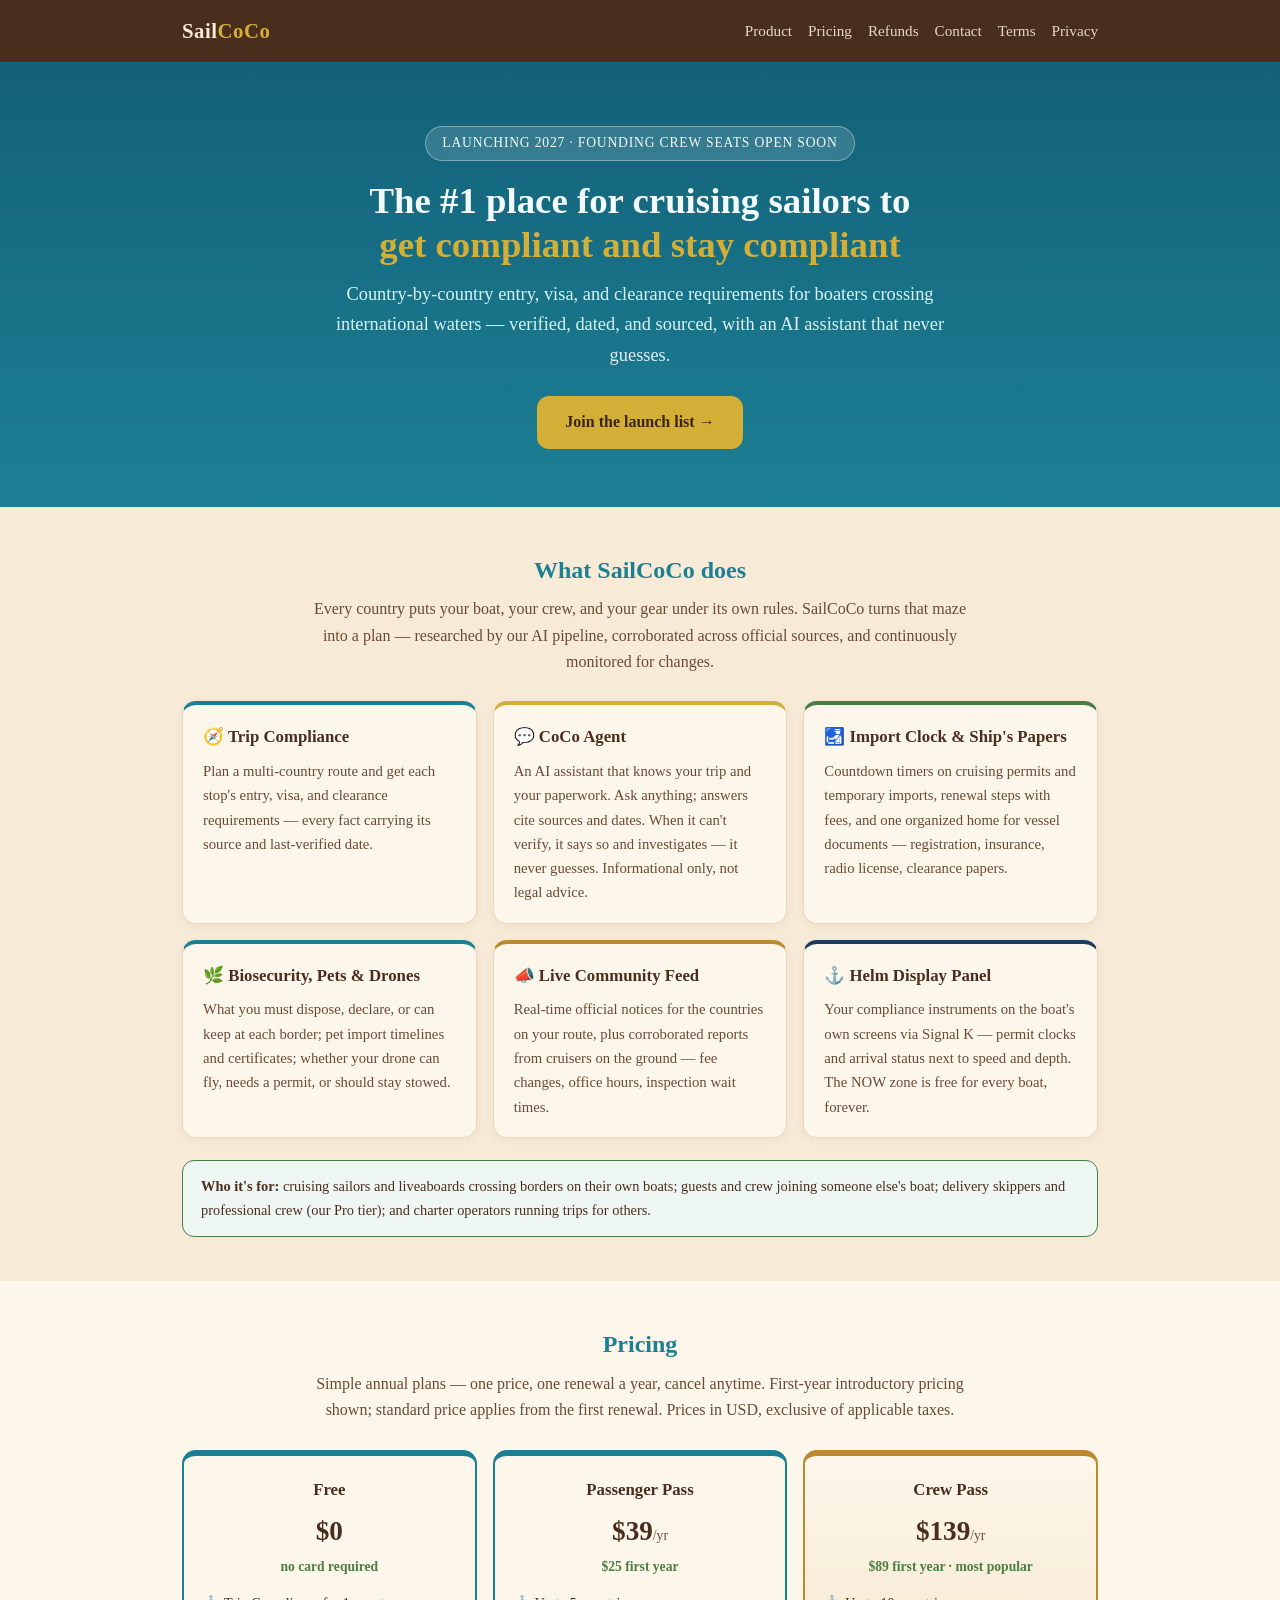
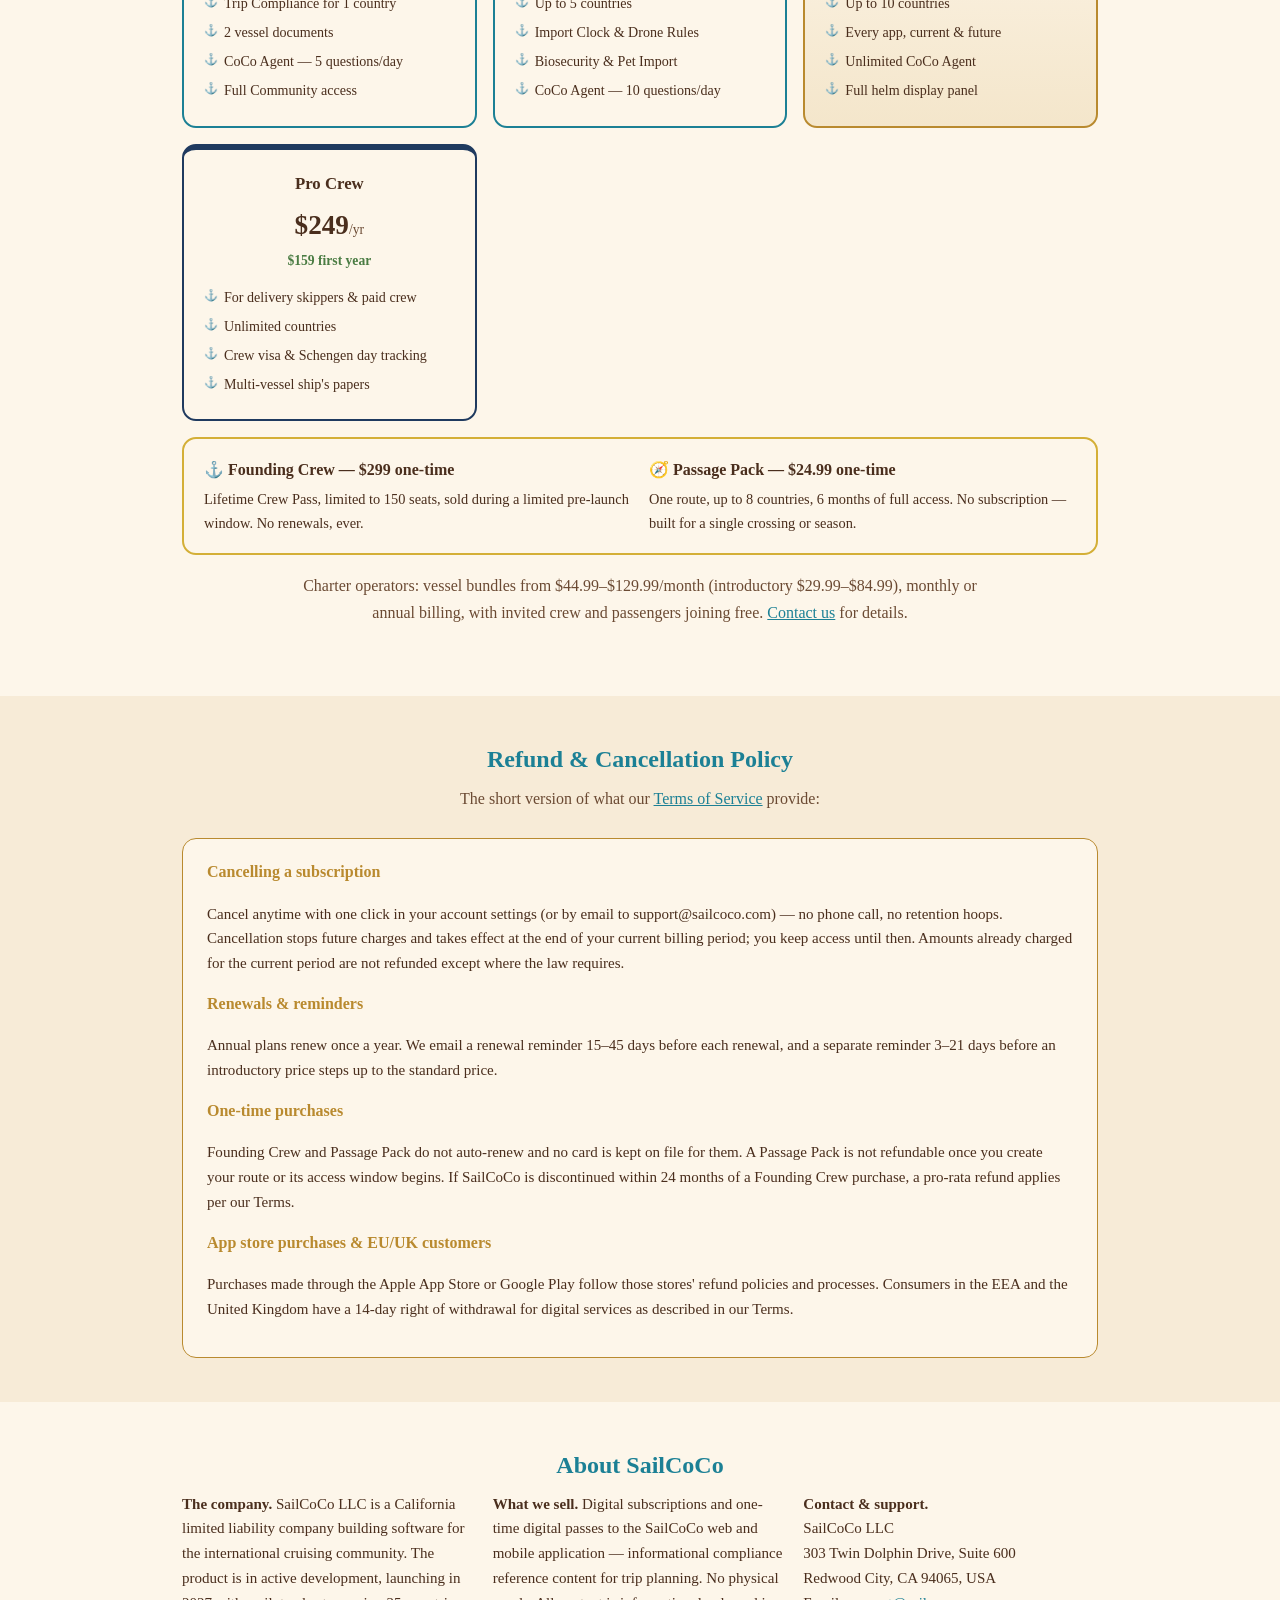
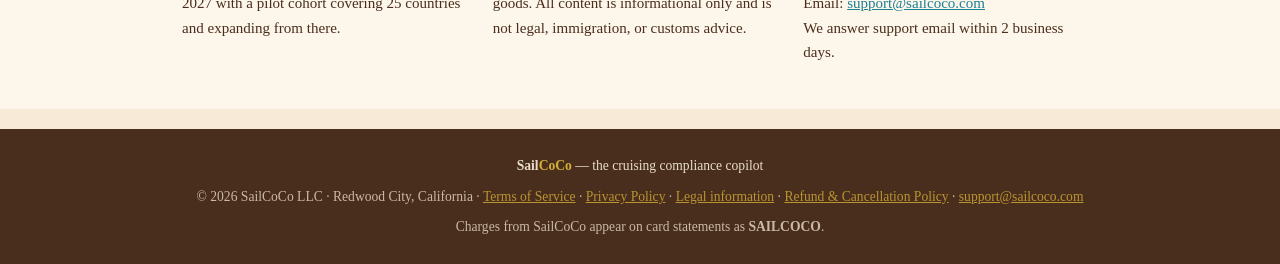
==== commit 3ffd7607: "Add Legal information page (representatives, points of contact, company details) New legal.html in t" ====
--- a/index.html
+++ b/index.html
@@ -2,724 +2,136 @@
 <html lang="en">
 <head>
 <meta charset="utf-8">
-<meta name="viewport" content="width=device-width, initial-scale=1">
-<title>SailCoCo — Clear in anywhere. Without the guesswork.</title>
-<meta name="description" content="Entry requirements, ship's papers, and first-hand reports from boats that just cleared in — one command center instead of six browser tabs and a forum thread from 2019.">
-<link rel="preconnect" href="https://fonts.googleapis.com">
-<link rel="preconnect" href="https://fonts.gstatic.com" crossorigin>
-<link href="https://fonts.googleapis.com/css2?family=Archivo:wdth,wght@75..125,400..800&family=JetBrains+Mono:wght@400;500&display=swap" rel="stylesheet">
-<link rel="stylesheet" href="assets/site.css">
+<meta name="viewport" content="width=device-width,initial-scale=1">
+<title>SailCoCo — The Cruising Compliance Copilot</title>
+<meta name="description" content="SailCoCo is a subscription app for cruising sailors and professional crew: verified, dated entry and visa requirements, permit tracking, and an AI compliance assistant for every country on your route. Launching 2027.">
+<style>
+:root{--cream:#F7EBD7;--foam:#FDF6EA;--cocoa:#4A2E1D;--cocoa-l:#6B4A33;--ocean:#1C8095;--ocean-d:#136178;--brass:#B98A2F;--gold:#D4AF37;--green:#4A7C43;--navy:#1F3A5F}
+*{box-sizing:border-box}
+body{margin:0;font-family:Georgia,'Times New Roman',serif;background:var(--cream);color:var(--cocoa);line-height:1.65}
+.wrap{max-width:960px;margin:0 auto;padding:0 22px}
+header.site{background:var(--cocoa);color:var(--cream);padding:14px 0;position:sticky;top:0;z-index:5}
+header.site .wrap{display:flex;justify-content:space-between;align-items:center;flex-wrap:wrap;gap:8px}
+.brand{font-size:1.3rem;font-weight:bold;letter-spacing:.5px;color:var(--cream);text-decoration:none}
+.brand span{color:var(--gold)}
+nav a{color:var(--cream);text-decoration:none;margin-left:16px;font-size:.95rem;opacity:.9}
+nav a:hover{opacity:1;text-decoration:underline}
+.hero{background:linear-gradient(180deg,var(--ocean-d) 0%,var(--ocean) 100%);color:#F2FAFC;text-align:center;padding:64px 22px 58px}
+.hero h1{font-size:2.3rem;margin:0 0 12px;line-height:1.2}
+.hero h1 em{color:var(--gold);font-style:normal}
+.hero p.tag{font-size:1.15rem;max-width:640px;margin:0 auto 10px;color:#DDF0F5}
+.badge{display:inline-block;background:rgba(255,255,255,.14);border:1px solid rgba(255,255,255,.35);border-radius:999px;padding:5px 16px;font-size:.85rem;margin-bottom:18px;letter-spacing:.06em}
+.cta{display:inline-block;background:var(--gold);color:#3B2508;font-weight:bold;text-decoration:none;padding:13px 28px;border-radius:12px;margin-top:16px;font-size:1rem}
+.cta:hover{filter:brightness(1.05)}
+section{padding:44px 0}
+section h2{color:var(--ocean);font-size:1.5rem;margin:0 0 6px;text-align:center}
+section p.sub{color:var(--cocoa-l);text-align:center;max-width:680px;margin:0 auto 26px}
+.cards{display:grid;grid-template-columns:repeat(auto-fit,minmax(260px,1fr));gap:16px}
+.card{background:var(--foam);border:1px solid #EAD9BF;border-top:4px solid var(--ocean);border-radius:14px;padding:18px 20px;box-shadow:0 2px 10px rgba(59,35,23,.06)}
+.card h3{margin:0 0 8px;color:var(--cocoa);font-size:1.05rem}
+.card p{margin:0;font-size:.92rem;color:var(--cocoa-l)}
+.card.gold{border-top-color:var(--gold)}.card.green{border-top-color:var(--green)}.card.navy{border-top-color:var(--navy)}.card.brass{border-top-color:var(--brass)}
+.pricing-grid{display:grid;grid-template-columns:repeat(auto-fit,minmax(230px,1fr));gap:16px;margin-top:10px}
+.plan{background:var(--foam);border:2px solid var(--ocean);border-top:6px solid var(--ocean);border-radius:14px;padding:20px;text-align:center}
+.plan.featured{border-color:var(--brass);border-top-color:var(--brass);background:linear-gradient(180deg,var(--foam),#F4E6CB)}
+.plan.navy{border-color:var(--navy);border-top-color:var(--navy)}
+.plan h3{margin:0;font-size:1.05rem}
+.price{font-size:1.7rem;font-weight:bold;margin:6px 0 2px}
+.price small{font-size:.85rem;font-weight:normal;color:var(--cocoa-l)}
+.intro{color:var(--green);font-size:.85rem;font-weight:bold;margin-bottom:10px}
+.plan ul{list-style:none;padding:0;margin:10px 0 0;text-align:left;font-size:.88rem}
+.plan li{padding:3px 0 3px 20px;position:relative}
+.plan li:before{content:"⚓";position:absolute;left:0;font-size:.7rem;color:var(--ocean)}
+.onetime{background:var(--foam);border:2px solid var(--gold);border-radius:14px;padding:18px 20px;margin-top:16px;display:flex;flex-wrap:wrap;gap:18px;justify-content:space-between}
+.onetime div{flex:1;min-width:250px}
+.onetime h3{margin:0 0 4px;font-size:1rem}
+.note{background:#EFF7F4;border:1.5px solid var(--green);border-radius:12px;padding:14px 18px;font-size:.9rem;margin-top:22px}
+.refund{background:var(--foam);border:1.5px solid var(--brass);border-radius:14px;padding:20px 24px;font-size:.94rem}
+.refund h3{color:var(--brass);margin-top:14px;font-size:1rem}
+.about{display:grid;grid-template-columns:repeat(auto-fit,minmax(260px,1fr));gap:16px;font-size:.94rem}
+footer{background:var(--cocoa);color:#E9DCC9;margin-top:20px;padding:26px 22px;text-align:center;font-size:.85rem}
+footer a{color:var(--gold)}
+.legal-line{opacity:.8;margin-top:8px}
+@media(max-width:600px){.hero h1{font-size:1.7rem}}
+</style>
 </head>
 <body>
 
-<a class="skip-link" href="#top">Skip to content</a>
+<header class="site"><div class="wrap">
+<a class="brand" href="index.html">Sail<span>CoCo</span></a>
+<nav><a href="#product">Product</a><a href="#pricing">Pricing</a><a href="#refunds">Refunds</a><a href="#about">Contact</a><a href="terms.html">Terms</a><a href="privacy.html">Privacy</a></nav>
+</div></header>
 
-<div class="page">
+<div class="hero">
+<div class="badge">LAUNCHING 2027 · FOUNDING CREW SEATS OPEN SOON</div>
+<h1>The #1 place for cruising sailors to<br><em>get compliant and stay compliant</em></h1>
+<p class="tag">Country-by-country entry, visa, and clearance requirements for boaters crossing international waters — verified, dated, and sourced, with an AI assistant that never guesses.</p>
+<a class="cta" href="mailto:support@sailcoco.com?subject=SailCoCo%20launch%20list">Join the launch list →</a>
+</div>
 
-<header class="hdr" data-nav>
-  <div class="hdr-inner">
-    <a href="#top" class="brand">
-      <svg width="22" height="22" viewBox="0 0 24 24" fill="none" stroke="oklch(0.70 0.16 200)" stroke-width="1.8" stroke-linecap="round" aria-hidden="true"><circle cx="12" cy="4.6" r="2"/><line x1="12" y1="6.6" x2="12" y2="20"/><line x1="7" y1="10" x2="17" y2="10"/><path d="M5 14c0 3.5 3 6 7 6s7-2.5 7-6"/></svg>
-      <span class="brand-word">Sail<span>CoCo</span></span>
-    </a>
+<section id="product"><div class="wrap">
+<h2>What SailCoCo does</h2>
+<p class="sub">Every country puts your boat, your crew, and your gear under its own rules. SailCoCo turns that maze into a plan — researched by our AI pipeline, corroborated across official sources, and continuously monitored for changes.</p>
+<div class="cards">
+<div class="card"><h3>🧭 Trip Compliance</h3><p>Plan a multi-country route and get each stop's entry, visa, and clearance requirements — every fact carrying its source and last-verified date.</p></div>
+<div class="card gold"><h3>💬 CoCo Agent</h3><p>An AI assistant that knows your trip and your paperwork. Ask anything; answers cite sources and dates. When it can't verify, it says so and investigates — it never guesses. Informational only, not legal advice.</p></div>
+<div class="card green"><h3>🛃 Import Clock &amp; Ship's Papers</h3><p>Countdown timers on cruising permits and temporary imports, renewal steps with fees, and one organized home for vessel documents — registration, insurance, radio license, clearance papers.</p></div>
+<div class="card"><h3>🌿 Biosecurity, Pets &amp; Drones</h3><p>What you must dispose, declare, or can keep at each border; pet import timelines and certificates; whether your drone can fly, needs a permit, or should stay stowed.</p></div>
+<div class="card brass"><h3>📣 Live Community Feed</h3><p>Real-time official notices for the countries on your route, plus corroborated reports from cruisers on the ground — fee changes, office hours, inspection wait times.</p></div>
+<div class="card navy"><h3>⚓ Helm Display Panel</h3><p>Your compliance instruments on the boat's own screens via Signal K — permit clocks and arrival status next to speed and depth. The NOW zone is free for every boat, forever.</p></div>
+</div>
+<div class="note"><strong>Who it's for:</strong> cruising sailors and liveaboards crossing borders on their own boats; guests and crew joining someone else's boat; delivery skippers and professional crew (our Pro tier); and charter operators running trips for others.</div>
+</div></section>
 
-    <nav class="nav" aria-label="Primary">
-      <button type="button" class="nav-btn" data-opens="product" aria-expanded="false" aria-controls="mega-product">Product
-        <svg width="11" height="11" viewBox="0 0 24 24" fill="none" stroke="currentColor" stroke-width="2.5" stroke-linecap="round" aria-hidden="true"><path d="M6 9l6 6 6-6"/></svg>
-      </button>
-      <a href="coverage.html" class="nav-link" data-closes>Coverage</a>
-      <a href="#skipper" class="nav-link" data-closes>For Skippers</a>
-      <a href="pricing.html" class="nav-link" data-closes>Pricing</a>
-      <a href="#compare" class="nav-link" data-closes>Compare</a>
-      <a href="#developers" class="nav-link" data-closes>Developers</a>
-      <button type="button" class="nav-btn" data-opens="resources" aria-expanded="false" aria-controls="mega-resources">Resources
-        <svg width="11" height="11" viewBox="0 0 24 24" fill="none" stroke="currentColor" stroke-width="2.5" stroke-linecap="round" aria-hidden="true"><path d="M6 9l6 6 6-6"/></svg>
-      </button>
-    </nav>
+<section id="pricing" style="background:var(--foam)"><div class="wrap">
+<h2>Pricing</h2>
+<p class="sub">Simple annual plans — one price, one renewal a year, cancel anytime. First-year introductory pricing shown; standard price applies from the first renewal. Prices in USD, exclusive of applicable taxes.</p>
+<div class="pricing-grid">
+<div class="plan"><h3>Free</h3><div class="price">$0</div><div class="intro">no card required</div>
+<ul><li>Trip Compliance for 1 country</li><li>2 vessel documents</li><li>CoCo Agent — 5 questions/day</li><li>Full Community access</li></ul></div>
+<div class="plan"><h3>Passenger Pass</h3><div class="price">$39<small>/yr</small></div><div class="intro">$25 first year</div>
+<ul><li>Up to 5 countries</li><li>Import Clock &amp; Drone Rules</li><li>Biosecurity &amp; Pet Import</li><li>CoCo Agent — 10 questions/day</li></ul></div>
+<div class="plan featured"><h3>Crew Pass</h3><div class="price">$139<small>/yr</small></div><div class="intro">$89 first year · most popular</div>
+<ul><li>Up to 10 countries</li><li>Every app, current &amp; future</li><li>Unlimited CoCo Agent</li><li>Full helm display panel</li></ul></div>
+<div class="plan navy"><h3>Pro Crew</h3><div class="price">$249<small>/yr</small></div><div class="intro">$159 first year</div>
+<ul><li>For delivery skippers &amp; paid crew</li><li>Unlimited countries</li><li>Crew visa &amp; Schengen day tracking</li><li>Multi-vessel ship's papers</li></ul></div>
+</div>
+<div class="onetime">
+<div><h3>⚓ Founding Crew — $299 one-time</h3><p style="margin:0;font-size:.9rem">Lifetime Crew Pass, limited to 150 seats, sold during a limited pre-launch window. No renewals, ever.</p></div>
+<div><h3>🧭 Passage Pack — $24.99 one-time</h3><p style="margin:0;font-size:.9rem">One route, up to 8 countries, 6 months of full access. No subscription — built for a single crossing or season.</p></div>
+</div>
+<p class="sub" style="margin-top:18px">Charter operators: vessel bundles from $44.99–$129.99/month (introductory $29.99–$84.99), monthly or annual billing, with invited crew and passengers joining free. <a href="mailto:support@sailcoco.com" style="color:var(--ocean)">Contact us</a> for details.</p>
+</div></section>
 
-    <div class="hdr-actions">
-      <a href="#login" class="nav-login">Log in</a>
-      <a href="#start" class="nav-cta">Start free</a>
-      <button type="button" class="burger" data-opens="mobile" aria-label="Menu" aria-expanded="false" aria-controls="mobile-panel">
-        <svg width="18" height="18" viewBox="0 0 24 24" fill="none" stroke="currentColor" stroke-width="2" stroke-linecap="round" aria-hidden="true"><line x1="4" y1="7" x2="20" y2="7"/><line x1="4" y1="12" x2="20" y2="12"/><line x1="4" y1="17" x2="20" y2="17"/></svg>
-      </button>
-    </div>
-  </div>
+<section id="refunds"><div class="wrap">
+<h2>Refund &amp; Cancellation Policy</h2>
+<p class="sub">The short version of what our <a href="terms.html" style="color:var(--ocean)">Terms of Service</a> provide:</p>
+<div class="refund">
+<h3 style="margin-top:0">Cancelling a subscription</h3>
+<p>Cancel anytime with one click in your account settings (or by email to support@sailcoco.com) — no phone call, no retention hoops. Cancellation stops future charges and takes effect at the end of your current billing period; you keep access until then. Amounts already charged for the current period are not refunded except where the law requires.</p>
+<h3>Renewals &amp; reminders</h3>
+<p>Annual plans renew once a year. We email a renewal reminder 15–45 days before each renewal, and a separate reminder 3–21 days before an introductory price steps up to the standard price.</p>
+<h3>One-time purchases</h3>
+<p>Founding Crew and Passage Pack do not auto-renew and no card is kept on file for them. A Passage Pack is not refundable once you create your route or its access window begins. If SailCoCo is discontinued within 24 months of a Founding Crew purchase, a pro-rata refund applies per our Terms.</p>
+<h3>App store purchases &amp; EU/UK customers</h3>
+<p>Purchases made through the Apple App Store or Google Play follow those stores' refund policies and processes. Consumers in the EEA and the United Kingdom have a 14-day right of withdrawal for digital services as described in our Terms.</p>
+</div>
+</div></section>
 
-  <div class="mobile-panel" id="mobile-panel" data-panel="mobile" hidden>
-    <div class="mobile-inner">
-      <div class="mobile-links">
-        <a href="coverage.html" class="mobile-link" data-closes>Coverage</a>
-        <a href="#skipper" class="mobile-link" data-closes>For Skippers</a>
-        <a href="pricing.html" class="mobile-link" data-closes>Pricing</a>
-        <a href="#compare" class="mobile-link" data-closes>Compare</a>
-        <a href="#developers" class="mobile-link" data-closes>Developers</a>
-        <a href="#resources" class="mobile-link" data-closes>Resources</a>
-        <a href="#login" class="mobile-link" data-closes>Log in</a>
-      </div>
-      <div>
-        <p class="mega-eyebrow" style="font-size:10.5px;margin:0 0 12px;">The suite</p>
-        <div class="mobile-suite">
-          <a href="#apps" data-closes>Trip Compliance</a>
-          <a href="#apps" data-closes>Document Vault</a>
-          <a href="#apps" data-closes>CoCo Agent</a>
-          <a href="#apps" data-closes>Community</a>
-        </div>
-      </div>
-    </div>
-  </div>
+<section id="about" style="background:var(--foam)"><div class="wrap">
+<h2>About SailCoCo</h2>
+<div class="about">
+<div><strong>The company.</strong> SailCoCo LLC is a California limited liability company building software for the international cruising community. The product is in active development, launching in 2027 with a pilot cohort covering 25 countries and expanding from there.</div>
+<div><strong>What we sell.</strong> Digital subscriptions and one-time digital passes to the SailCoCo web and mobile application — informational compliance reference content for trip planning. No physical goods. All content is informational only and is not legal, immigration, or customs advice.</div>
+<div><strong>Contact &amp; support.</strong><br>SailCoCo LLC<br>303 Twin Dolphin Drive, Suite 600<br>Redwood City, CA 94065, USA<br>Email: <a href="mailto:support@sailcoco.com" style="color:var(--ocean)">support@sailcoco.com</a><br>We answer support email within 2 business days.</div>
+</div>
+</div></section>
 
-  <div class="mega" id="mega-product" data-panel="product" hidden>
-    <div class="mega-inner">
-      <div>
-        <p class="mega-eyebrow">The suite</p>
-        <div class="mega-grid">
-          <a href="#apps" class="mega-item">
-            <p>Trip Compliance</p>
-            <p>Entry rules per country, kept current</p>
-          </a>
-          <a href="#apps" class="mega-item">
-            <p>Document Vault</p>
-            <p>Ship's papers, ready before customs asks</p>
-          </a>
-          <a href="#apps" class="mega-item">
-            <p>CoCo Agent</p>
-            <p>Ask in plain language, offline-tolerant</p>
-          </a>
-          <a href="#apps" class="mega-item">
-            <p>Community</p>
-            <p>Reports from boats that just cleared in</p>
-          </a>
-        </div>
-      </div>
-      <div>
-        <p class="mega-eyebrow">By who you are</p>
-        <div class="mega-grid">
-          <a href="#skipper" class="mega-item">
-            <p>Bluewater cruisers</p>
-            <p>Multi-country passages, no cap</p>
-          </a>
-          <a href="#skipper" class="mega-item">
-            <p>Skippers &amp; charter</p>
-            <p>Crew and guests on one plan</p>
-          </a>
-          <a href="#apps" class="mega-item">
-            <p>Crew &amp; passengers</p>
-            <p>Invited free by your skipper</p>
-          </a>
-          <a href="#developers" class="mega-item">
-            <p>Developers</p>
-            <p>REST, MCP, Signal K</p>
-          </a>
-        </div>
-      </div>
-      <div class="mega-card">
-        <span class="mega-card-tag">Early access</span>
-        <p style="margin:0;font-size:15px;font-weight:600;line-height:1.4;color:var(--on-dark);">Every plan ships the full suite.</p>
-        <p style="margin:0;font-size:13px;line-height:1.55;color:oklch(0.68 0.02 220);">New apps join your subscription automatically — no upsell, no add-on tiers.</p>
-        <a href="#pricing" style="font-size:13.5px;font-weight:600;margin-top:2px;">See pricing →</a>
-      </div>
-    </div>
-  </div>
-
-  <div class="mega" id="mega-resources" data-panel="resources" hidden>
-    <div class="mega-inner-4">
-      <a href="#resources" class="mega-item mega-item-lg">
-        <p>Country guides</p>
-        <p>Clearance walkthroughs, port by port</p>
-      </a>
-      <a href="#resources" class="mega-item mega-item-lg">
-        <p>Dispatch</p>
-        <p>Rule changes as they land</p>
-      </a>
-      <a href="#resources" class="mega-item mega-item-lg">
-        <p>Field notes</p>
-        <p>What actually happens at the dock</p>
-      </a>
-      <a href="#developers" class="mega-item mega-item-lg">
-        <p>API docs</p>
-        <p>REST and MCP reference</p>
-      </a>
-    </div>
-  </div>
-</header>
-
-<main>
-
-<!-- ===== HERO ===== -->
-<section id="top" class="bb-dark" style="position:relative;overflow:hidden;min-height:640px;background:var(--abyss);">
-  <div style="position:absolute;inset:0;">
-    <sc-globe></sc-globe>
-  </div>
-  <div style="position:absolute;inset:0;pointer-events:none;background:linear-gradient(100deg,oklch(0.15 0.035 220) 0%,oklch(0.15 0.035 220 / 0.90) 30%,oklch(0.15 0.035 220 / 0.30) 55%,oklch(0.15 0.035 220 / 0) 78%);"></div>
-
-  <div class="wrap pt-104 pb-88" style="position:relative;display:grid;grid-template-columns:repeat(auto-fit,minmax(320px,1fr));gap:64px;align-items:center;">
-    <div>
-      <h1 class="h1-hero">Clear in anywhere.<br><span style="color:var(--sky);">Without the guesswork.</span></h1>
-      <p style="margin:26px 0 0;max-width:540px;font-size:19px;line-height:1.55;color:var(--muted);text-wrap:pretty;">Entry requirements, ship's papers, and first-hand reports from boats that just cleared in — one command center instead of six browser tabs and a forum thread from 2019.</p>
-      <div class="btn-row" style="margin-top:36px;">
-        <a href="#start" class="btn btn-gold">Start free
-          <svg width="16" height="16" viewBox="0 0 24 24" fill="none" stroke="currentColor" stroke-width="2.4" stroke-linecap="round" stroke-linejoin="round" aria-hidden="true"><path d="M5 12h13M12 6l6 6-6 6"/></svg>
-        </a>
-        <a href="#compare" class="btn btn-outline">Compare to Noonsite</a>
-      </div>
-      <p class="sec-badge" style="margin-top:24px;">
-        <svg width="15" height="15" viewBox="0 0 24 24" fill="none" stroke="currentColor" stroke-width="2.4" stroke-linecap="round" stroke-linejoin="round" style="flex-shrink:0;" aria-hidden="true"><path d="M20 6L9 17l-5-5"/></svg>
-        No credit card, ever — the Free plan is always free
-      </p>
-    </div>
-
-    <div style="background:oklch(0.19 0.035 220 / 0.86);backdrop-filter:blur(10px);-webkit-backdrop-filter:blur(10px);border:1px solid oklch(0.32 0.03 220);border-radius:12px;padding:22px;">
-      <div style="display:flex;align-items:center;justify-content:space-between;gap:12px;">
-        <p style="margin:0;font-family:var(--mono);font-size:10.5px;letter-spacing:0.13em;text-transform:uppercase;color:var(--meta);">Trip planner</p>
-        <span style="display:inline-flex;align-items:center;gap:6px;font-family:var(--mono);font-size:10px;letter-spacing:0.08em;text-transform:uppercase;color:var(--sky-light);background:oklch(0.70 0.16 200 / 0.16);padding:4px 9px;border-radius:100px;">
-          <span style="width:5px;height:5px;border-radius:50%;background:var(--sky);"></span>Hot CoCo
-        </span>
-      </div>
-
-      <div style="display:flex;align-items:center;gap:12px;margin-top:16px;">
-        <div style="flex:1;min-width:0;">
-          <p style="margin:0;font-family:var(--mono);font-size:10px;letter-spacing:0.1em;text-transform:uppercase;color:oklch(0.58 0.02 220);">Depart</p>
-          <p style="margin:5px 0 0;font-size:14.5px;font-weight:600;color:oklch(0.96 0.005 220);">Fort Lauderdale</p>
-          <p style="margin:2px 0 0;font-family:var(--mono);font-size:11px;color:oklch(0.68 0.02 220);">14 Nov</p>
-        </div>
-        <svg width="20" height="20" viewBox="0 0 24 24" fill="none" stroke="oklch(0.70 0.16 200)" stroke-width="2" stroke-linecap="round" stroke-linejoin="round" style="flex-shrink:0;" aria-hidden="true"><path d="M5 12h13M12 6l6 6-6 6"/></svg>
-        <div style="flex:1;min-width:0;text-align:right;">
-          <p style="margin:0;font-family:var(--mono);font-size:10px;letter-spacing:0.1em;text-transform:uppercase;color:oklch(0.58 0.02 220);">Arrive</p>
-          <p style="margin:5px 0 0;font-size:14.5px;font-weight:600;color:oklch(0.96 0.005 220);">Nassau, Bahamas</p>
-          <p style="margin:2px 0 0;font-family:var(--mono);font-size:11px;color:oklch(0.68 0.02 220);">16 Nov</p>
-        </div>
-      </div>
-
-      <div style="height:1px;background:var(--line-dark-mid);margin:18px 0 16px;"></div>
-
-      <div style="display:flex;align-items:center;justify-content:space-between;gap:12px;margin-bottom:12px;">
-        <p style="margin:0;font-size:13px;font-weight:600;color:oklch(0.94 0.01 220);">Entry facts for arrival</p>
-        <p style="margin:0;font-family:var(--mono);font-size:10.5px;color:var(--meta);">9 fields</p>
-      </div>
-
-      <div style="display:flex;flex-direction:column;gap:6px;">
-        <div style="background:var(--abyss-tile);border-radius:8px;padding:11px 14px;display:flex;align-items:center;justify-content:space-between;gap:12px;">
-          <div style="min-width:0;">
-            <p style="margin:0;font-size:13.5px;font-weight:600;color:oklch(0.95 0.01 220);">Cruising Permit</p>
-            <p style="margin:2px 0 0;font-size:12.5px;color:oklch(0.74 0.02 220);">Required · apply at the port of entry</p>
-          </div>
-          <span class="chip chip-high" style="font-size:9.5px;padding:4px 8px;flex-shrink:0;">High</span>
-        </div>
-        <div style="background:var(--abyss-tile);border-radius:8px;padding:11px 14px;display:flex;align-items:center;justify-content:space-between;gap:12px;">
-          <div style="min-width:0;">
-            <p style="margin:0;font-size:13.5px;font-weight:600;color:oklch(0.95 0.01 220);">Q Flag</p>
-            <p style="margin:2px 0 0;font-size:12.5px;color:oklch(0.74 0.02 220);">Fly on entering port until cleared</p>
-          </div>
-          <span class="chip chip-high" style="font-size:9.5px;padding:4px 8px;flex-shrink:0;">High</span>
-        </div>
-        <div style="background:var(--abyss-tile);border-radius:8px;padding:11px 14px;display:flex;align-items:center;justify-content:space-between;gap:12px;">
-          <div style="min-width:0;">
-            <p style="margin:0;font-size:13.5px;font-weight:600;color:oklch(0.95 0.01 220);">Visa</p>
-            <p style="margin:2px 0 0;font-size:12.5px;color:oklch(0.74 0.02 220);">Not required for most nationalities</p>
-          </div>
-          <span class="chip chip-high" style="font-size:9.5px;padding:4px 8px;flex-shrink:0;">High</span>
-        </div>
-        <div style="background:var(--abyss-tile);border-radius:8px;padding:11px 14px;display:flex;align-items:center;justify-content:space-between;gap:12px;">
-          <div style="min-width:0;">
-            <p style="margin:0;font-size:13.5px;font-weight:600;color:oklch(0.95 0.01 220);">AIS</p>
-            <p style="margin:2px 0 0;font-size:12.5px;color:oklch(0.74 0.02 220);">Required for vessels 50 ft and over</p>
-          </div>
-          <span class="chip chip-medium" style="font-size:9.5px;padding:4px 8px;flex-shrink:0;">Medium</span>
-        </div>
-        <div style="background:var(--abyss-tile);border-radius:8px;padding:11px 14px;display:flex;align-items:center;justify-content:space-between;gap:12px;">
-          <div style="min-width:0;">
-            <p style="margin:0;font-size:13.5px;font-weight:600;color:oklch(0.95 0.01 220);">Firearms &amp; Weapons</p>
-            <p style="margin:2px 0 0;font-size:12.5px;color:oklch(0.74 0.02 220);">Declare on arrival · max 3, up to .308</p>
-          </div>
-          <span class="chip chip-high" style="font-size:9.5px;padding:4px 8px;flex-shrink:0;">High</span>
-        </div>
-      </div>
-
-      <div style="display:flex;align-items:center;justify-content:space-between;gap:12px;margin-top:14px;">
-        <p style="margin:0;font-family:var(--mono);font-size:10.5px;color:var(--meta);">Every field cited · verified 2026-08-27</p>
-        <a href="coverage.html" style="font-size:12.5px;font-weight:600;white-space:nowrap;">See sources →</a>
-      </div>
-    </div>
-  </div>
-</section>
-
-<!-- ===== STAT BAND ===== -->
-<section class="sec-raised bb-dark">
-  <div class="wrap pad-34" style="display:grid;grid-template-columns:repeat(auto-fit,minmax(200px,1fr));gap:32px;">
-    <div>
-      <p style="margin:0;font-size:30px;font-weight:700;letter-spacing:-0.03em;color:var(--on-dark);">4 apps</p>
-      <p style="margin:6px 0 0;font-size:13.5px;line-height:1.5;color:oklch(0.68 0.02 220);">On every plan, including the cheapest one</p>
-    </div>
-    <div>
-      <p style="margin:0;font-size:30px;font-weight:700;letter-spacing:-0.03em;color:var(--on-dark);">Sourced</p>
-      <p style="margin:6px 0 0;font-size:13.5px;line-height:1.5;color:oklch(0.68 0.02 220);">Every requirement links to the authority that issued it</p>
-    </div>
-    <div>
-      <p style="margin:0;font-size:30px;font-weight:700;letter-spacing:-0.03em;color:var(--on-dark);">Offline</p>
-      <p style="margin:6px 0 0;font-size:13.5px;line-height:1.5;color:oklch(0.68 0.02 220);">Cold CoCo runs from your last sync, on almost no battery</p>
-    </div>
-    <div>
-      <p style="margin:0;font-size:30px;font-weight:700;letter-spacing:-0.03em;color:var(--on-dark);">Signal K</p>
-      <p style="margin:6px 0 0;font-size:13.5px;line-height:1.5;color:oklch(0.68 0.02 220);">Pipes into the chartplotter you already run</p>
-    </div>
-  </div>
-</section>
-
-<!-- ===== APPS ===== -->
-<section id="apps" class="sec-light">
-  <div class="wrap pad-104">
-    <div class="row-end">
-      <div class="measure-640">
-        <p class="eyebrow eyebrow-dim">Product</p>
-        <h2 class="h2 on-light">Four apps. One subscription. No add-on tiers.</h2>
-      </div>
-      <p style="margin:0;max-width:340px;font-size:16px;line-height:1.6;color:var(--ink-body);">Each one solves a job cruisers currently do by hand. Together they replace the whole paper trail.</p>
-    </div>
-
-    <div class="grid grid-250 mt-56">
-      <div class="card-light">
-        <div class="icon-well" style="background:oklch(0.94 0.03 200);">
-          <svg width="20" height="20" viewBox="0 0 24 24" fill="none" stroke="oklch(0.45 0.11 210)" stroke-width="1.7" stroke-linecap="round" stroke-linejoin="round" aria-hidden="true"><circle cx="12" cy="12" r="9"/><path d="M15.6 8.4l-2.3 5.2-5.2 2.3 2.3-5.2z"/></svg>
-        </div>
-        <h3>Trip Compliance</h3>
-        <p>Visas, permits, customs windows and fees for every country on the route — each field traced to its source and dated.</p>
-        <a href="#apps" class="card-link">How it works →</a>
-      </div>
-      <div class="card-light">
-        <div class="icon-well" style="background:oklch(0.95 0.035 85);">
-          <svg width="20" height="20" viewBox="0 0 24 24" fill="none" stroke="oklch(0.52 0.10 75)" stroke-width="1.7" stroke-linecap="round" stroke-linejoin="round" aria-hidden="true"><path d="M12 3l7 3v6c0 4.5-3 7.7-7 9-4-1.3-7-4.5-7-9V6z"/><path d="M9 12l2 2 4-4"/></svg>
-        </div>
-        <h3>Document Vault</h3>
-        <p>Registration, insurance, crew passports and clearance receipts — encrypted, cached on the boat, ready before the officer asks.</p>
-        <a href="#apps" class="card-link">How it works →</a>
-      </div>
-      <div class="card-light">
-        <div class="icon-well" style="background:oklch(0.94 0.03 265);">
-          <svg width="20" height="20" viewBox="0 0 24 24" fill="none" stroke="oklch(0.45 0.10 265)" stroke-width="1.7" stroke-linecap="round" stroke-linejoin="round" aria-hidden="true"><path d="M4 5h16v10H9l-4 4V5z"/><line x1="8" y1="9" x2="16" y2="9"/><line x1="8" y1="12" x2="13" y2="12"/></svg>
-        </div>
-        <h3>CoCo Agent</h3>
-        <p>Ask "do I need a transire for the next island?" and get an answer with the citation attached. Degrades gracefully on bad signal.</p>
-        <a href="#apps" class="card-link">How it works →</a>
-      </div>
-      <div class="card-light">
-        <div class="icon-well" style="background:oklch(0.94 0.03 150);">
-          <svg width="20" height="20" viewBox="0 0 24 24" fill="none" stroke="oklch(0.45 0.09 155)" stroke-width="1.7" stroke-linecap="round" stroke-linejoin="round" aria-hidden="true"><path d="M12 3c-2.5 3-4 5.3-4 7.5a4 4 0 0 0 8 0C16 8.3 14.5 6 12 3z"/><path d="M3 19c1.5 1 3 1 4.5 0s3-1 4.5 0 3 1 4.5 0 3-1 4.5 0"/></svg>
-        </div>
-        <h3>Community</h3>
-        <p>Structured reports from boats that cleared in this week — hold points, office hours, what the fee actually was.</p>
-        <a href="#apps" class="card-link">How it works →</a>
-      </div>
-    </div>
-  </div>
-</section>
-
-<!-- ===== COMPARE ===== -->
-<section id="compare" class="sec-dark bt-dark">
-  <div class="wrap pad-104">
-    <div class="measure-680">
-      <p class="eyebrow eyebrow-gold">Compare</p>
-      <h2 class="h2 on-dark">Cruisers already stitch this together from four sites. That's the problem.</h2>
-      <p class="lead-dark">Noonsite, Navily, NoForeignLand and the forums are all genuinely useful. None of them was built to get one specific boat, with one specific crew, legally into the next country.</p>
-    </div>
-
-    <div class="table-wrap mt-52">
-      <table class="cmp">
-        <thead>
-          <tr>
-            <th scope="col" class="cap">Capability</th>
-            <th scope="col" class="us">SailCoCo</th>
-            <th scope="col" class="them">Noonsite</th>
-            <th scope="col" class="them">Navily</th>
-            <th scope="col" class="them">NoForeignLand</th>
-            <th scope="col" class="them">Cruisers Forum</th>
-          </tr>
-        </thead>
-        <tbody>
-          <tr>
-            <td class="cap">Sourced, dated entry requirements</td>
-            <td class="us">Every field cited &amp; dated</td>
-            <td class="them">Editorial reports, update dates vary</td>
-            <td class="them soft">Not the focus</td>
-            <td class="them">Crowd notes, unstructured</td>
-            <td class="them">Threads, often years old</td>
-          </tr>
-          <tr>
-            <td class="cap">Per-country coverage</td>
-            <td class="us">Route-scoped, plan sets the cap</td>
-            <td class="them">Broad global directory</td>
-            <td class="them">Anchorages &amp; marinas</td>
-            <td class="them">Wherever cruisers post</td>
-            <td class="them">Wherever members sail</td>
-          </tr>
-          <tr>
-            <td class="cap">Document vault for ship's papers</td>
-            <td class="us">Encrypted, offline-cached</td>
-            <td class="them none">—</td>
-            <td class="them none">—</td>
-            <td class="them none">—</td>
-            <td class="them none">—</td>
-          </tr>
-          <tr>
-            <td class="cap">AI assistant with citations</td>
-            <td class="us">CoCo Agent</td>
-            <td class="them none">—</td>
-            <td class="them none">—</td>
-            <td class="them none">—</td>
-            <td class="them none">—</td>
-          </tr>
-          <tr>
-            <td class="cap">Works offline / low bandwidth</td>
-            <td class="us">Cached by design</td>
-            <td class="them">Website</td>
-            <td class="them">App, partial offline</td>
-            <td class="them">App &amp; web</td>
-            <td class="them">Website</td>
-          </tr>
-          <tr>
-            <td class="cap">Live reports from recent arrivals</td>
-            <td class="us">Structured, tied to the rule</td>
-            <td class="them">Reader submissions</td>
-            <td class="them">Anchorage reviews</td>
-            <td class="them">Boat-to-boat posts</td>
-            <td class="them">Thread replies</td>
-          </tr>
-          <tr>
-            <td class="cap">Crew &amp; passenger management</td>
-            <td class="us">Manifest, free berths</td>
-            <td class="them none">—</td>
-            <td class="them none">—</td>
-            <td class="them none">—</td>
-            <td class="them none">—</td>
-          </tr>
-          <tr>
-            <td class="cap">Developer API</td>
-            <td class="us">REST, MCP, Signal K</td>
-            <td class="them none">—</td>
-            <td class="them none">—</td>
-            <td class="them none">—</td>
-            <td class="them none">—</td>
-          </tr>
-          <tr>
-            <td class="cap">Mobile apps</td>
-            <td class="us">iOS &amp; Android — coming</td>
-            <td class="them">Web only</td>
-            <td class="them">iOS &amp; Android</td>
-            <td class="them">iOS &amp; Android</td>
-            <td class="them">Web only</td>
-          </tr>
-          <tr>
-            <td class="cap">Pricing</td>
-            <td class="us">Free tier, then $39–$249/yr</td>
-            <td class="them">Free + membership</td>
-            <td class="them">Free + premium</td>
-            <td class="them">Free</td>
-            <td class="them">Free</td>
-          </tr>
-        </tbody>
-      </table>
-    </div>
-    <div class="row-between mt-18">
-      <p class="footnote measure-640">Compiled from publicly documented features, September 2026. Corrections welcome — we'd rather be accurate than flattering.</p>
-      <a href="#compare" style="font-size:14px;font-weight:600;">Full comparison →</a>
-    </div>
-  </div>
-</section>
-
-<!-- ===== SKIPPER ===== -->
-<section id="skipper" class="sec-light-alt">
-  <div class="wrap pad-104 split-320">
-    <div>
-      <p class="eyebrow eyebrow-dim">For Skippers</p>
-      <h2 class="h2-md on-light">Running the trip for other people? Bring them all aboard one plan.</h2>
-      <p class="lead-light">A Skipper bundle covers your vessel, unlimited Trip Compliance countries, and berths for crew and passengers — invited free, no card to accept. Everyone gets the full app at the level you assign.</p>
-      <a href="#pricing" class="btn btn-outline-ink btn-sm" style="margin-top:30px;">See Skipper bundles
-        <svg width="15" height="15" viewBox="0 0 24 24" fill="none" stroke="currentColor" stroke-width="2.4" stroke-linecap="round" stroke-linejoin="round" aria-hidden="true"><path d="M5 12h13M12 6l6 6-6 6"/></svg>
-      </a>
-    </div>
-    <div class="stack">
-      <div class="step-light">
-        <span class="step-num">01</span>
-        <div>
-          <p>Add your vessel</p>
-          <p>Subscribe as Skipper. Trip Compliance runs with no country cap.</p>
-        </div>
-      </div>
-      <div class="step-light">
-        <span class="step-num">02</span>
-        <div>
-          <p>Fill the Manifest</p>
-          <p>Add crew and passengers by email. Each takes a berth from your bundle.</p>
-        </div>
-      </div>
-      <div class="step-light">
-        <span class="step-num">03</span>
-        <div>
-          <p>They accept, free</p>
-          <p>No card. They see the trip and every app at the access level you set.</p>
-        </div>
-      </div>
-    </div>
-  </div>
-</section>
-
-<!-- ===== PRICING SUMMARY ===== -->
-<section id="pricing" class="sec-light bt-light">
-  <div class="wrap pad-104">
-    <div class="center measure-620" style="margin:0 auto;">
-      <p class="eyebrow eyebrow-dim">Pricing</p>
-      <h2 class="h2-md on-light">Introductory rates while we're in early access.</h2>
-      <p style="margin:16px 0 0;font-size:16.5px;line-height:1.6;color:var(--ink-body);">Annual billing, all four apps included. The discount applies to your first year.</p>
-    </div>
-
-    <div class="grid grid-250 mt-56">
-      <div style="background:var(--white);border:1px solid var(--line-light);border-radius:12px;padding:30px 26px;display:flex;flex-direction:column;gap:14px;position:relative;">
-        <h3 style="margin:0;font-size:20px;font-weight:700;letter-spacing:-0.02em;color:var(--ink);">Free</h3>
-        <p style="margin:0;font-size:14px;line-height:1.55;color:var(--ink-body);">One country, to see how this works.</p>
-        <div style="display:flex;align-items:baseline;gap:9px;margin-top:6px;flex-wrap:wrap;">
-          <span style="font-size:34px;font-weight:700;letter-spacing:-0.04em;color:var(--ink);">$0</span>
-        </div>
-        <p style="margin:0;font-family:var(--mono);font-size:11.5px;line-height:1.6;color:oklch(0.52 0.02 220);">Free forever · no card</p>
-        <p style="margin:0;font-family:var(--mono);font-size:11.5px;line-height:1.75;color:oklch(0.52 0.02 220);">1 country · 2 documents<br>5 agent messages / day</p>
-        <a href="pricing.html" style="margin-top:auto;text-align:center;font-size:14.5px;font-weight:600;color:oklch(0.22 0.03 220);border:1px solid oklch(0.80 0.01 220);padding:12px;border-radius:8px;">Start free</a>
-      </div>
-      <div style="background:var(--white);border:1px solid var(--line-light);border-radius:12px;padding:30px 26px;display:flex;flex-direction:column;gap:14px;position:relative;">
-        <h3 style="margin:0;font-size:20px;font-weight:700;letter-spacing:-0.02em;color:var(--ink);">Passenger</h3>
-        <p style="margin:0;font-size:14px;line-height:1.55;color:var(--ink-body);">Crewing on someone else's boat.</p>
-        <div style="display:flex;align-items:baseline;gap:9px;margin-top:6px;flex-wrap:wrap;">
-          <span style="font-size:34px;font-weight:700;letter-spacing:-0.04em;color:var(--ink);">$25</span>
-          <span style="font-size:16px;font-weight:500;color:oklch(0.60 0.02 220);text-decoration:line-through;">$39</span>
-        </div>
-        <p style="margin:0;font-family:var(--mono);font-size:11.5px;line-height:1.6;color:oklch(0.52 0.02 220);">First year · then $39/yr</p>
-        <p style="margin:0;font-family:var(--mono);font-size:11.5px;line-height:1.75;color:oklch(0.52 0.02 220);">5 countries · 5 documents<br>25 agent messages / day</p>
-        <a href="pricing.html" style="margin-top:auto;text-align:center;font-size:14.5px;font-weight:600;color:oklch(0.22 0.03 220);border:1px solid oklch(0.80 0.01 220);padding:12px;border-radius:8px;">Choose Passenger</a>
-      </div>
-      <div style="background:oklch(0.21 0.05 210);border:1px solid var(--sky);border-radius:12px;padding:30px 26px;display:flex;flex-direction:column;gap:14px;position:relative;">
-        <span style="position:absolute;top:-11px;left:24px;font-family:var(--mono);font-size:10px;letter-spacing:0.12em;text-transform:uppercase;font-weight:500;color:var(--abyss);background:var(--sky);padding:5px 11px;border-radius:100px;">Most popular</span>
-        <h3 style="margin:0;font-size:20px;font-weight:700;letter-spacing:-0.02em;color:var(--on-dark-hi);">Crew</h3>
-        <p style="margin:0;font-size:14px;line-height:1.55;color:oklch(0.80 0.02 210);">Running your own trip, on your own boat.</p>
-        <div style="display:flex;align-items:baseline;gap:9px;margin-top:6px;flex-wrap:wrap;">
-          <span style="font-size:34px;font-weight:700;letter-spacing:-0.04em;color:var(--on-dark-hi);">$89</span>
-          <span style="font-size:16px;font-weight:500;color:oklch(0.66 0.03 210);text-decoration:line-through;">$139</span>
-        </div>
-        <p style="margin:0;font-family:var(--mono);font-size:11.5px;line-height:1.6;color:var(--gold-hover);">First year · then $139/yr</p>
-        <p style="margin:0;font-family:var(--mono);font-size:11.5px;line-height:1.75;color:oklch(0.78 0.02 210);">10 countries · unlimited documents<br>100 agent messages / day</p>
-        <a href="pricing.html" style="margin-top:auto;text-align:center;font-size:14.5px;font-weight:600;color:var(--abyss);background:var(--gold);padding:12px;border-radius:8px;">Choose Crew</a>
-      </div>
-      <div style="background:var(--white);border:1px solid var(--line-light);border-radius:12px;padding:30px 26px;display:flex;flex-direction:column;gap:14px;position:relative;">
-        <h3 style="margin:0;font-size:20px;font-weight:700;letter-spacing:-0.02em;color:var(--ink);">Pro Crew</h3>
-        <p style="margin:0;font-size:14px;line-height:1.55;color:var(--ink-body);">Long-haul cruising, no country ceiling.</p>
-        <div style="display:flex;align-items:baseline;gap:9px;margin-top:6px;flex-wrap:wrap;">
-          <span style="font-size:34px;font-weight:700;letter-spacing:-0.04em;color:var(--ink);">$159</span>
-          <span style="font-size:16px;font-weight:500;color:oklch(0.60 0.02 220);text-decoration:line-through;">$249</span>
-        </div>
-        <p style="margin:0;font-family:var(--mono);font-size:11.5px;line-height:1.6;color:oklch(0.52 0.02 220);">First year · then $249/yr</p>
-        <p style="margin:0;font-family:var(--mono);font-size:11.5px;line-height:1.75;color:oklch(0.52 0.02 220);">Unlimited countries &amp; documents<br>250 agent messages / day</p>
-        <a href="pricing.html" style="margin-top:auto;text-align:center;font-size:14.5px;font-weight:600;color:oklch(0.22 0.03 220);border:1px solid oklch(0.80 0.01 220);padding:12px;border-radius:8px;">Choose Pro Crew</a>
-      </div>
-    </div>
-    <p class="center" style="margin:36px 0 0;"><a href="pricing.html" style="font-size:14.5px;font-weight:600;">Full pricing, one-time options and Skipper bundles →</a></p>
-  </div>
-</section>
-
-<!-- ===== DEVELOPERS ===== -->
-<section id="developers" class="sec-dark bt-dark">
-  <div class="wrap pad-96 split-300">
-    <div>
-      <p class="eyebrow eyebrow-gold">Developers</p>
-      <h2 style="margin:16px 0 0;font-size:clamp(28px,3vw,38px);line-height:1.08;letter-spacing:-0.03em;font-weight:700;color:var(--on-dark-hi);text-wrap:balance;">Put compliance data on the chartplotter.</h2>
-      <p style="margin:18px 0 0;font-size:16.5px;line-height:1.6;color:var(--muted);max-width:520px;text-wrap:pretty;">One REST API, one MCP server, Signal K-shaped output. In development — the waitlist gets keys first.</p>
-      <div class="btn-row" style="margin-top:28px;">
-        <a href="developers.html" class="btn btn-outline btn-sm">Read the docs preview</a>
-      </div>
-    </div>
-    <div class="code-block">
-      <p class="code-label">GET /v1/countries/BS/requirements</p>
-      <pre><span class="tok-brace">{</span>
-  <span class="tok-key">"country"</span>: <span class="tok-str">"Bahamas"</span>,
-  <span class="tok-key">"cruising_permit"</span>: <span class="tok-str">"required"</span>,
-  <span class="tok-key">"max_stay_days"</span>: <span class="tok-num">180</span>,
-  <span class="tok-key">"source_updated"</span>: <span class="tok-str">"2026-08-14"</span>
-<span class="tok-brace">}</span></pre>
-    </div>
-  </div>
-</section>
-
-<!-- ===== HOT / COLD ===== -->
-<section id="hotcold" class="sec-light bt-dark">
-  <div class="wrap pad-104">
-    <div class="measure-660">
-      <p class="eyebrow eyebrow-dim">Hot / Cold CoCo</p>
-      <h2 class="h2 on-light">One tap between connected and conserving.</h2>
-      <p style="margin:20px 0 0;font-size:17px;line-height:1.6;color:var(--ink-body);text-wrap:pretty;">Offshore, battery and signal are the same problem. Hot CoCo is live. Cold CoCo runs from your last sync and stops spending power on anything that needs a connection. The switch is one tap from the home screen, from Account, or from the badge in the corner of every screen.</p>
-    </div>
-
-    <div class="grid grid-320 mt-52">
-      <div style="background:var(--white);border:1px solid var(--line-light);border-top:3px solid oklch(0.62 0.16 40);border-radius:12px;padding:30px 28px;display:flex;flex-direction:column;gap:16px;">
-        <div style="display:flex;align-items:center;gap:10px;flex-wrap:wrap;">
-          <span style="width:8px;height:8px;border-radius:50%;background:oklch(0.62 0.16 40);"></span>
-          <h3 style="margin:0;font-size:20px;font-weight:700;letter-spacing:-0.02em;color:var(--ink);">Hot CoCo</h3>
-          <span style="font-family:var(--mono);font-size:10px;letter-spacing:0.1em;text-transform:uppercase;color:oklch(0.45 0.12 40);background:oklch(0.95 0.03 40);padding:4px 9px;border-radius:100px;">Default · live</span>
-        </div>
-        <p style="margin:0;font-size:15px;line-height:1.6;color:var(--ink-body);">Connected and researching. The agent verifies against live sources, every screen shows current data, and chat is open in-app, over WhatsApp/SMS, and in Live Translate.</p>
-        <div style="height:1px;background:oklch(0.92 0.008 220);"></div>
-        <div style="display:flex;flex-direction:column;gap:10px;">
-          <p style="margin:0;font-size:14px;color:oklch(0.30 0.02 220);">Live source-verified research</p>
-          <p style="margin:0;font-size:14px;color:oklch(0.30 0.02 220);">Document scanning</p>
-          <p style="margin:0;font-size:14px;color:oklch(0.30 0.02 220);">In-app chat and Live Translate</p>
-          <p style="margin:0;font-size:14px;color:oklch(0.30 0.02 220);">Daily agent message cap applies</p>
-        </div>
-      </div>
-
-      <div style="background:var(--white);border:1px solid var(--line-light);border-top:3px solid oklch(0.62 0.13 235);border-radius:12px;padding:30px 28px;display:flex;flex-direction:column;gap:16px;">
-        <div style="display:flex;align-items:center;gap:10px;flex-wrap:wrap;">
-          <span style="width:8px;height:8px;border-radius:50%;background:oklch(0.62 0.13 235);"></span>
-          <h3 style="margin:0;font-size:20px;font-weight:700;letter-spacing:-0.02em;color:var(--ink);">Cold CoCo</h3>
-          <span style="font-family:var(--mono);font-size:10px;letter-spacing:0.1em;text-transform:uppercase;color:oklch(0.42 0.11 235);background:oklch(0.94 0.025 235);padding:4px 9px;border-radius:100px;">Underway</span>
-        </div>
-        <p style="margin:0;font-size:15px;line-height:1.6;color:var(--ink-body);">Deliberately conserving. Live chat, scanning and Live Translate pause; chat falls back to WhatsApp/SMS, which only needs cell signal. Screens keep working from whatever was already synced.</p>
-        <div style="background:oklch(0.96 0.012 235);border:1px solid oklch(0.88 0.025 235);border-radius:9px;padding:14px 16px;">
-          <p style="margin:0;font-size:13.5px;font-weight:600;color:oklch(0.32 0.06 235);">Showing data as of last sync, 6:42 AM</p>
-          <p style="margin:5px 0 0;font-size:13px;line-height:1.5;color:oklch(0.45 0.03 235);">Offline-friendly screens keep working · live chat and scanning pause to save battery</p>
-        </div>
-        <div style="display:flex;flex-direction:column;gap:10px;">
-          <p style="margin:0;font-size:14px;color:oklch(0.30 0.02 220);">App help and your saved trip, from synced data</p>
-          <p style="margin:0;font-size:14px;color:oklch(0.30 0.02 220);">Chat continues over WhatsApp/SMS</p>
-          <p style="margin:0;font-size:14px;color:oklch(0.30 0.02 220);">Live research paused, with one tap back to Hot</p>
-          <p style="margin:0;font-size:14px;font-weight:600;color:oklch(0.35 0.09 235);">Agent questions become unlimited — no daily cap</p>
-        </div>
-      </div>
-    </div>
-    <p style="margin:22px 0 0;font-family:var(--mono);font-size:11.5px;line-height:1.7;color:oklch(0.50 0.02 220);max-width:720px;">Cold CoCo lifts the daily cap because it isn't making the expensive live-research calls the cap exists to meter. Ask it anything about the app or your trip, all day, on almost no power.</p>
-  </div>
-</section>
-
-<!-- ===== INFRASTRUCTURE ===== -->
-<section id="infrastructure" class="sec-dark bt-dark">
-  <div class="wrap pad-104">
-    <div class="measure-700">
-      <p class="eyebrow eyebrow-gold">Infrastructure — Google Cloud Platform</p>
-      <h2 class="h2 on-dark">Built like the sea demands it.</h2>
-      <p style="margin:20px 0 0;font-size:18px;line-height:1.6;color:oklch(0.80 0.015 220);text-wrap:pretty;">SailCoCo runs on the same class of infrastructure that keeps the world's largest consumer apps online — <strong style="color:oklch(0.95 0.005 220);font-weight:600;">self-healing, auto-scaling, and secured by default</strong> — so the compliance data you're depending on offshore is always there when you need it.</p>
-    </div>
-
-    <div class="grid grid-290 mt-52">
-      <div class="card-dark">
-        <p style="margin:0;font-family:var(--mono);font-size:12px;letter-spacing:0.1em;color:var(--gold);">01</p>
-        <h3 style="margin:0;font-size:21px;font-weight:700;letter-spacing:-0.02em;color:var(--on-dark);">Always On</h3>
-        <div style="display:flex;flex-direction:column;gap:12px;margin-top:2px;">
-          <p style="margin:0;font-size:14.5px;line-height:1.6;color:var(--muted);">Self-healing infrastructure that resolves most issues before anyone notices</p>
-          <p style="margin:0;font-size:14.5px;line-height:1.6;color:var(--muted);">Auto-scales instantly with demand — no downtime, no capacity limits</p>
-          <p style="margin:0;font-size:14.5px;line-height:1.6;color:var(--muted);">Zero-downtime releases, verified live before they ever reach you</p>
-        </div>
-      </div>
-      <div class="card-dark">
-        <p style="margin:0;font-family:var(--mono);font-size:12px;letter-spacing:0.1em;color:var(--gold);">02</p>
-        <h3 style="margin:0;font-size:21px;font-weight:700;letter-spacing:-0.02em;color:var(--on-dark);">Locked Down</h3>
-        <div style="display:flex;flex-direction:column;gap:12px;margin-top:2px;">
-          <p style="margin:0;font-size:14.5px;line-height:1.6;color:var(--muted);">Every credential encrypted; every service runs least-privilege, isolated</p>
-          <p style="margin:0;font-size:14.5px;line-height:1.6;color:var(--muted);">Google-grade identity and a web application firewall on every endpoint</p>
-          <p style="margin:0;font-size:14.5px;line-height:1.6;color:var(--muted);">Your data is never exposed directly — every access is authenticated</p>
-        </div>
-      </div>
-      <div class="card-dark">
-        <p style="margin:0;font-family:var(--mono);font-size:12px;letter-spacing:0.1em;color:var(--gold);">03</p>
-        <h3 style="margin:0;font-size:21px;font-weight:700;letter-spacing:-0.02em;color:var(--on-dark);">Engineered to Scale</h3>
-        <div style="display:flex;flex-direction:column;gap:12px;margin-top:2px;">
-          <p style="margin:0;font-size:14.5px;line-height:1.6;color:var(--muted);">Modular services that ship, scale, and upgrade independently</p>
-          <p style="margin:0;font-size:14.5px;line-height:1.6;color:var(--muted);">Infrastructure defined as code — reproducible, auditable, no guesswork</p>
-          <p style="margin:0;font-size:14.5px;line-height:1.6;color:var(--muted);">AI-native compliance research, every fact backed by a real source</p>
-        </div>
-      </div>
-    </div>
-
-    <div class="row-between mt-28" style="padding-top:24px;border-top:1px solid var(--line-dark-card);">
-      <p style="margin:0;display:flex;align-items:center;gap:9px;font-family:var(--mono);font-size:11.5px;color:oklch(0.68 0.02 220);"><span style="width:6px;height:6px;border-radius:50%;background:var(--sky);"></span>Live production architecture</p>
-      <p style="margin:0;font-family:var(--mono);font-size:11.5px;color:var(--meta);">Google Cloud Platform · September 2026</p>
-    </div>
-  </div>
-</section>
-
-<!-- ===== THE DISPATCH ===== -->
-<section class="sec-raised bt-dark">
-  <div class="wrap pad-80 split-300-48">
-    <div>
-      <h2 class="h2-xs on-dark">The Dispatch</h2>
-      <p style="margin:14px 0 0;font-size:16px;line-height:1.6;color:var(--muted);max-width:460px;">Entry-requirement changes and new features. Roughly monthly, no filler.</p>
-    </div>
-    <form style="display:flex;gap:10px;flex-wrap:wrap;" onsubmit="return false;">
-      <label for="dispatch-email" style="position:absolute;width:1px;height:1px;overflow:hidden;clip:rect(0 0 0 0);white-space:nowrap;">Email address</label>
-      <input id="dispatch-email" type="email" class="email-input" placeholder="you@yourboat.com">
-      <button type="submit" class="btn btn-gold" style="font-size:15px;padding:14px 26px;">Subscribe</button>
-    </form>
-  </div>
-</section>
-
-</main>
-
-<footer class="footer">
-  <div class="wrap" style="padding-top:clamp(44px,4.9vw,64px);padding-bottom:32px;">
-    <div class="footer-grid">
-      <div style="min-width:200px;">
-        <div style="display:flex;align-items:center;gap:9px;">
-          <svg width="19" height="19" viewBox="0 0 24 24" fill="none" stroke="oklch(0.70 0.16 200)" stroke-width="1.8" stroke-linecap="round" aria-hidden="true"><circle cx="12" cy="4.6" r="2"/><line x1="12" y1="6.6" x2="12" y2="20"/><line x1="7" y1="10" x2="17" y2="10"/><path d="M5 14c0 3.5 3 6 7 6s7-2.5 7-6"/></svg>
-          <span style="font-size:17px;font-weight:700;letter-spacing:-0.02em;color:var(--on-dark);">Sail<span style="color:var(--sky);">CoCo</span></span>
-        </div>
-        <p style="margin:14px 0 0;font-size:13.5px;line-height:1.6;color:var(--meta);max-width:240px;">Compliance and cruiser intelligence for offshore sailors.</p>
-      </div>
-      <div>
-        <p class="footer-head">Product</p>
-        <div class="footer-col">
-          <a href="#apps">Trip Compliance</a>
-          <a href="#apps">Document Vault</a>
-          <a href="#apps">CoCo Agent</a>
-          <a href="#apps">Community</a>
-          <a href="#pricing">Pricing</a>
-        </div>
-      </div>
-      <div>
-        <p class="footer-head">Skippers</p>
-        <div class="footer-col">
-          <a href="#skipper">Skipper Program</a>
-          <a href="#skipper">Manifest &amp; invites</a>
-          <a href="#skipper">Fleet Skipper</a>
-        </div>
-      </div>
-      <div>
-        <p class="footer-head">Developers</p>
-        <div class="footer-col">
-          <a href="developers.html">API &amp; MCP</a>
-          <a href="developers.html#quickstart">Documentation</a>
-          <a href="developers.html#signalk">Signal K</a>
-        </div>
-      </div>
-      <div>
-        <p class="footer-head">Company</p>
-        <div class="footer-col">
-          <a href="#about">About</a>
-          <a href="#compare">Compare</a>
-          <a href="#contact">Contact</a>
-          <a href="privacy.html">Privacy</a>
-          <a href="terms.html">Terms</a>
-        </div>
-      </div>
-    </div>
-    <div class="footer-bottom">
-      <p class="footer-meta">© 2026 SailCoCo LLC · Fair winds and following seas</p>
-      <div style="display:flex;gap:20px;flex-wrap:wrap;">
-        <span class="footer-meta">App Store — soon</span>
-        <span class="footer-meta">Google Play — soon</span>
-      </div>
-    </div>
-  </div>
+<footer>
+<div><strong>Sail<span style="color:var(--gold)">CoCo</span></strong> — the cruising compliance copilot</div>
+<div class="legal-line">© 2026 SailCoCo LLC · Redwood City, California · <a href="terms.html">Terms of Service</a> · <a href="privacy.html">Privacy Policy</a> · <a href="legal.html">Legal information</a> · <a href="index.html#refunds">Refund &amp; Cancellation Policy</a> · <a href="mailto:support@sailcoco.com">support@sailcoco.com</a></div>
+<div class="legal-line">Charges from SailCoCo appear on card statements as <strong>SAILCOCO</strong>.</div>
 </footer>
 
-</div>
-
-<script src="assets/vendor/d3-array.min.js"></script>
-<script src="assets/vendor/d3-geo.min.js"></script>
-<script src="assets/vendor/topojson-client.min.js"></script>
-<script src="assets/globe.js"></script>
-<script src="assets/nav.js"></script>
 </body>
 </html>
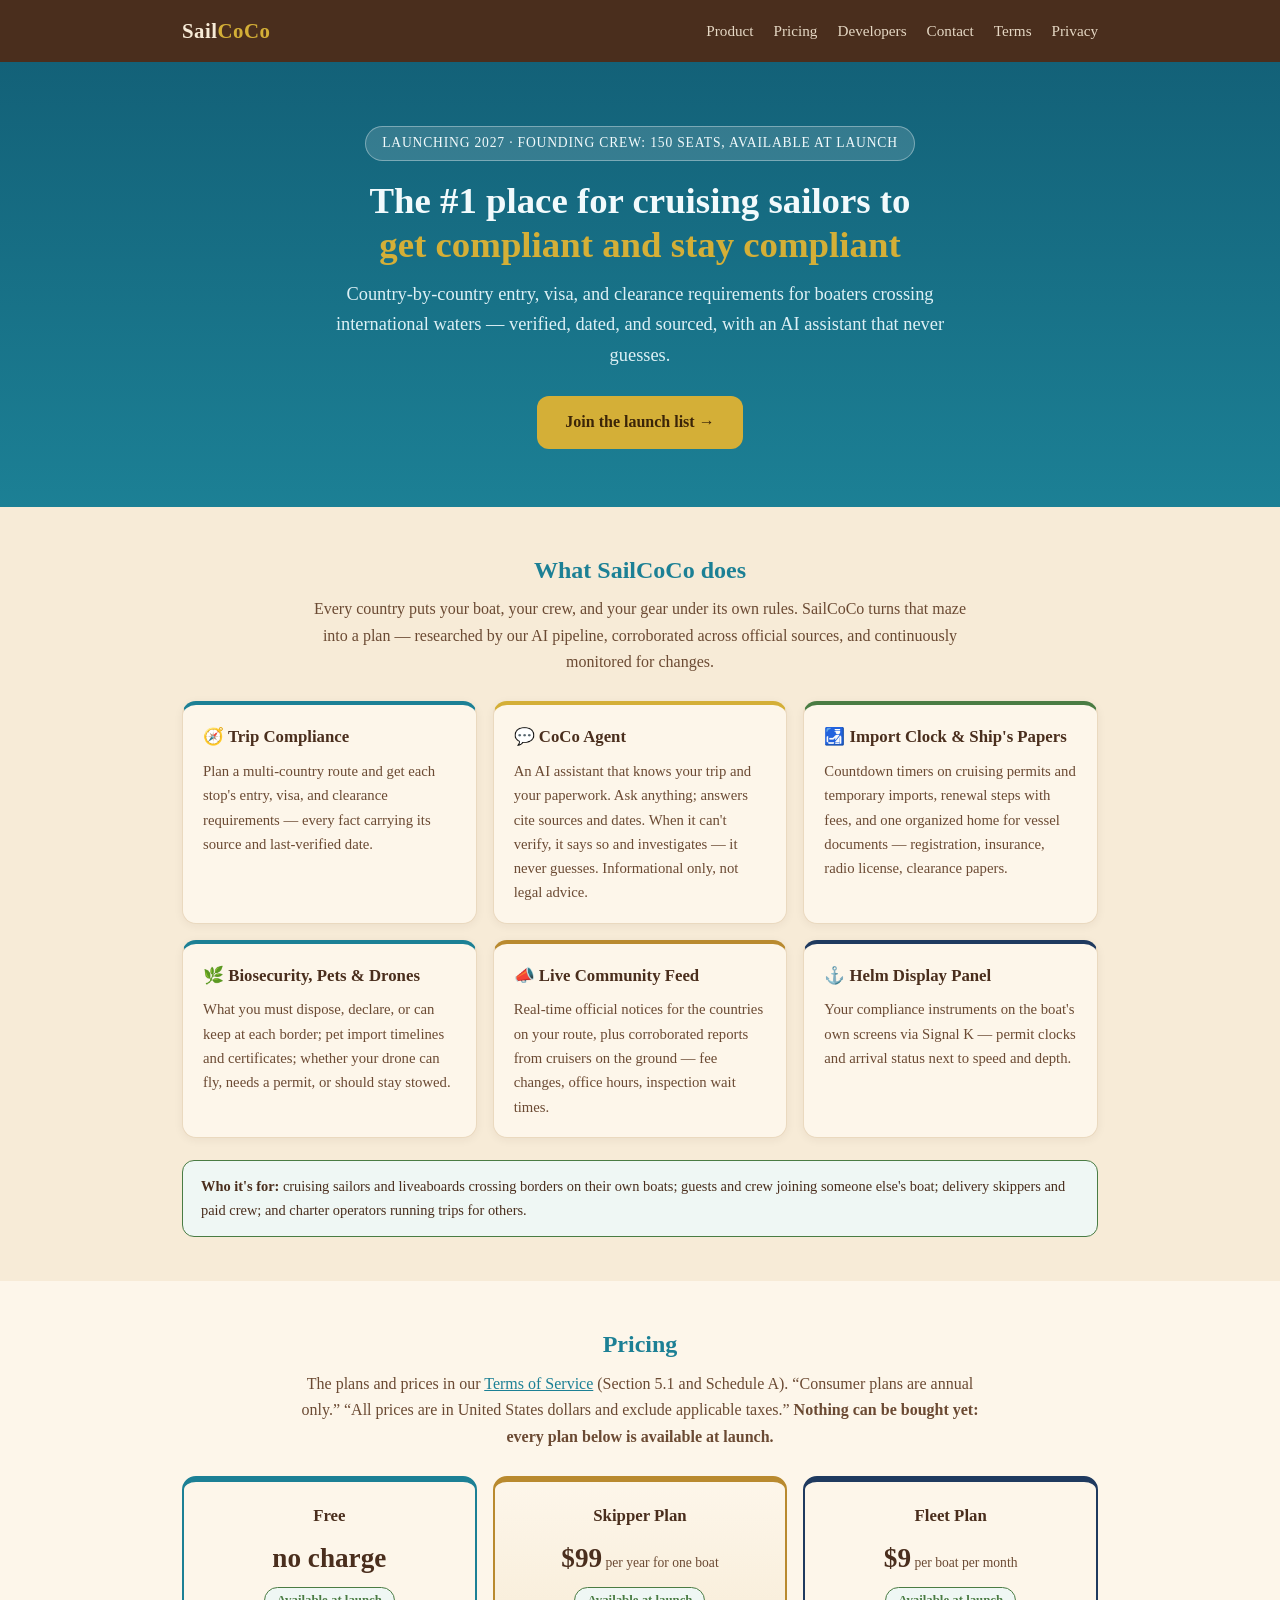
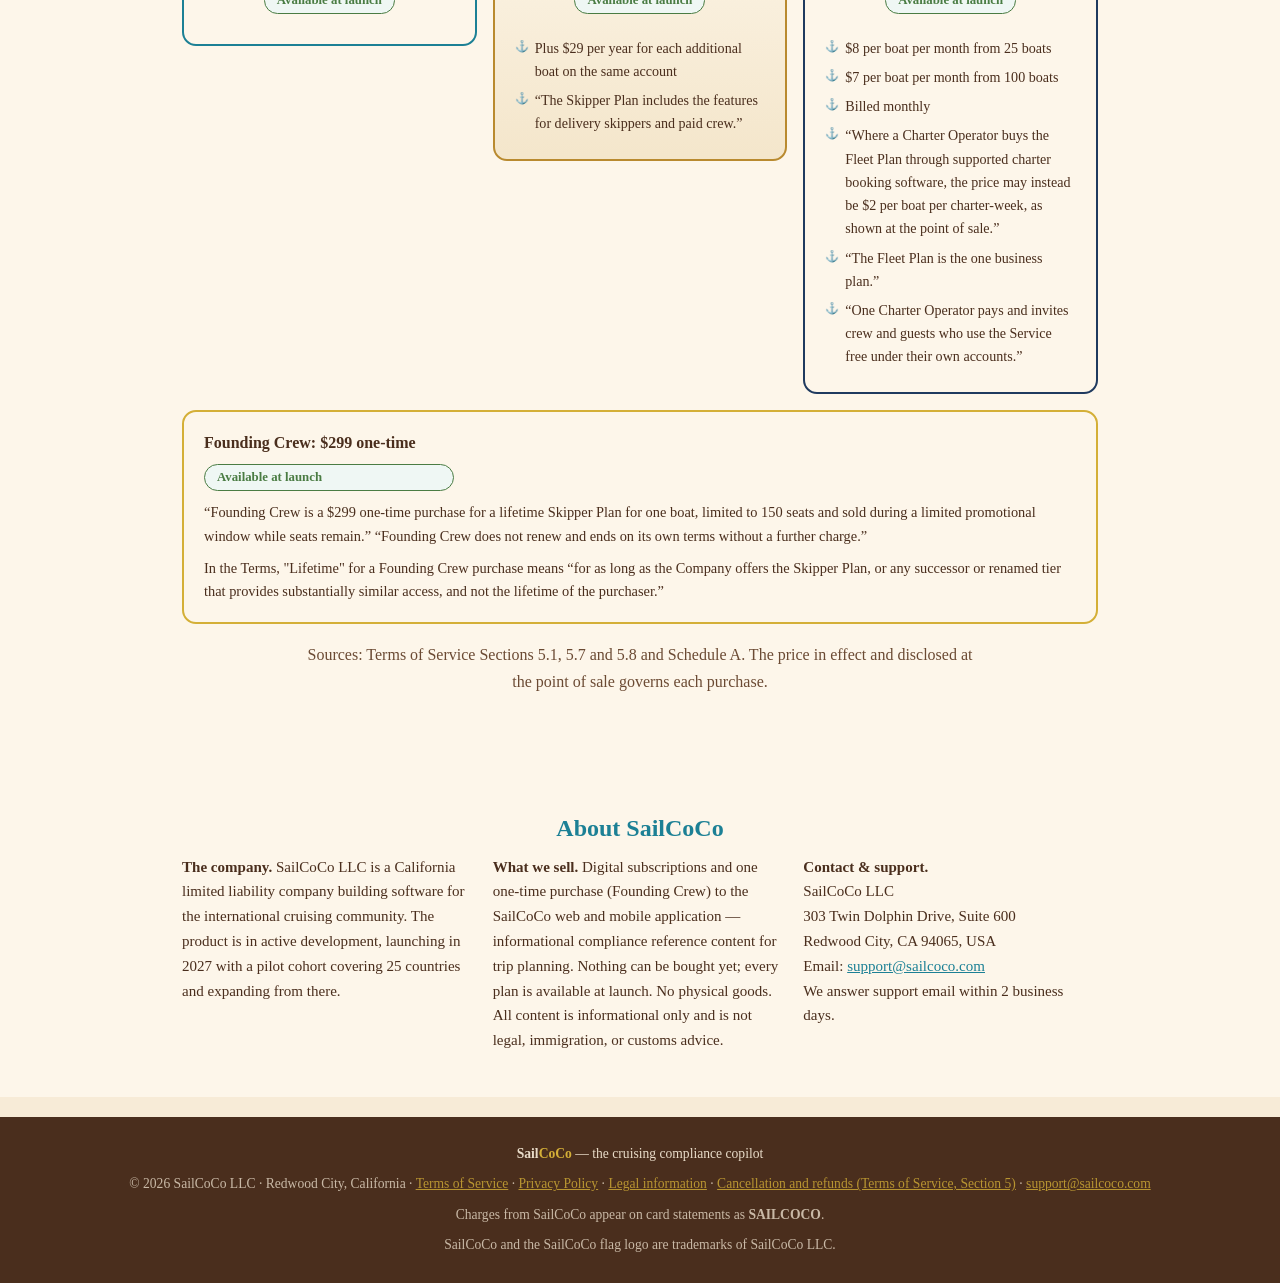
==== commit 4d1e4254: "site: pricing and packaging taken from the Terms, a developer plans page, and banned and footer chec" ====
--- a/index.html
+++ b/index.html
@@ -31,7 +31,7 @@
 .card h3{margin:0 0 8px;color:var(--cocoa);font-size:1.05rem}
 .card p{margin:0;font-size:.92rem;color:var(--cocoa-l)}
 .card.gold{border-top-color:var(--gold)}.card.green{border-top-color:var(--green)}.card.navy{border-top-color:var(--navy)}.card.brass{border-top-color:var(--brass)}
-.pricing-grid{display:grid;grid-template-columns:repeat(auto-fit,minmax(230px,1fr));gap:16px;margin-top:10px}
+.pricing-grid{display:grid;grid-template-columns:repeat(auto-fit,minmax(230px,1fr));gap:16px;margin-top:10px;align-items:start}
 .plan{background:var(--foam);border:2px solid var(--ocean);border-top:6px solid var(--ocean);border-radius:14px;padding:20px;text-align:center}
 .plan.featured{border-color:var(--brass);border-top-color:var(--brass);background:linear-gradient(180deg,var(--foam),#F4E6CB)}
 .plan.navy{border-color:var(--navy);border-top-color:var(--navy)}
@@ -46,12 +46,11 @@
 .onetime div{flex:1;min-width:250px}
 .onetime h3{margin:0 0 4px;font-size:1rem}
 .note{background:#EFF7F4;border:1.5px solid var(--green);border-radius:12px;padding:14px 18px;font-size:.9rem;margin-top:22px}
-.refund{background:var(--foam);border:1.5px solid var(--brass);border-radius:14px;padding:20px 24px;font-size:.94rem}
-.refund h3{color:var(--brass);margin-top:14px;font-size:1rem}
 .about{display:grid;grid-template-columns:repeat(auto-fit,minmax(260px,1fr));gap:16px;font-size:.94rem}
 footer{background:var(--cocoa);color:#E9DCC9;margin-top:20px;padding:26px 22px;text-align:center;font-size:.85rem}
 footer a{color:var(--gold)}
 .legal-line{opacity:.8;margin-top:8px}
+.avail{display:inline-block;background:#EFF7F4;border:1px solid var(--green);color:var(--green);border-radius:999px;padding:2px 12px;font-size:.8rem;font-weight:bold;margin:4px 0 10px}
 @media(max-width:600px){.hero h1{font-size:1.7rem}}
 </style>
 </head>
@@ -59,11 +58,11 @@
 
 <header class="site"><div class="wrap">
 <a class="brand" href="index.html">Sail<span>CoCo</span></a>
-<nav><a href="#product">Product</a><a href="#pricing">Pricing</a><a href="#refunds">Refunds</a><a href="#about">Contact</a><a href="terms.html">Terms</a><a href="privacy.html">Privacy</a></nav>
+<nav><a href="#product">Product</a> <a href="#pricing">Pricing</a> <a href="developers.html">Developers</a> <a href="#about">Contact</a> <a href="terms.html">Terms</a> <a href="privacy.html">Privacy</a></nav>
 </div></header>
 
 <div class="hero">
-<div class="badge">LAUNCHING 2027 · FOUNDING CREW SEATS OPEN SOON</div>
+<div class="badge">LAUNCHING 2027 · FOUNDING CREW: <span data-src="terms:5.7">150</span> SEATS, AVAILABLE AT LAUNCH</div>
 <h1>The #1 place for cruising sailors to<br><em>get compliant and stay compliant</em></h1>
 <p class="tag">Country-by-country entry, visa, and clearance requirements for boaters crossing international waters — verified, dated, and sourced, with an AI assistant that never guesses.</p>
 <a class="cta" href="mailto:support@sailcoco.com?subject=SailCoCo%20launch%20list">Join the launch list →</a>
@@ -78,59 +77,49 @@
 <div class="card green"><h3>🛃 Import Clock &amp; Ship's Papers</h3><p>Countdown timers on cruising permits and temporary imports, renewal steps with fees, and one organized home for vessel documents — registration, insurance, radio license, clearance papers.</p></div>
 <div class="card"><h3>🌿 Biosecurity, Pets &amp; Drones</h3><p>What you must dispose, declare, or can keep at each border; pet import timelines and certificates; whether your drone can fly, needs a permit, or should stay stowed.</p></div>
 <div class="card brass"><h3>📣 Live Community Feed</h3><p>Real-time official notices for the countries on your route, plus corroborated reports from cruisers on the ground — fee changes, office hours, inspection wait times.</p></div>
-<div class="card navy"><h3>⚓ Helm Display Panel</h3><p>Your compliance instruments on the boat's own screens via Signal K — permit clocks and arrival status next to speed and depth. The NOW zone is free for every boat, forever.</p></div>
+<div class="card navy"><h3>⚓ Helm Display Panel</h3><p>Your compliance instruments on the boat's own screens via Signal K — permit clocks and arrival status next to speed and depth.</p></div>
 </div>
-<div class="note"><strong>Who it's for:</strong> cruising sailors and liveaboards crossing borders on their own boats; guests and crew joining someone else's boat; delivery skippers and professional crew (our Pro tier); and charter operators running trips for others.</div>
+<div class="note"><strong>Who it's for:</strong> cruising sailors and liveaboards crossing borders on their own boats; guests and crew joining someone else's boat; delivery skippers and paid crew; and charter operators running trips for others.</div>
 </div></section>
 
 <section id="pricing" style="background:var(--foam)"><div class="wrap">
 <h2>Pricing</h2>
-<p class="sub">Simple annual plans — one price, one renewal a year, cancel anytime. First-year introductory pricing shown; standard price applies from the first renewal. Prices in USD, exclusive of applicable taxes.</p>
+<p class="sub">The plans and prices in our <a href="terms.html" style="color:var(--ocean)">Terms of Service</a> (Section 5.1 and Schedule A). <q data-src="terms:5.1">Consumer plans are annual only.</q> <q data-src="terms:5.1">All prices are in United States dollars and exclude applicable taxes.</q> <strong>Nothing can be bought yet: every plan below is available at launch.</strong></p>
 <div class="pricing-grid">
-<div class="plan"><h3>Free</h3><div class="price">$0</div><div class="intro">no card required</div>
-<ul><li>Trip Compliance for 1 country</li><li>2 vessel documents</li><li>CoCo Agent — 5 questions/day</li><li>Full Community access</li></ul></div>
-<div class="plan"><h3>Passenger Pass</h3><div class="price">$39<small>/yr</small></div><div class="intro">$25 first year</div>
-<ul><li>Up to 5 countries</li><li>Import Clock &amp; Drone Rules</li><li>Biosecurity &amp; Pet Import</li><li>CoCo Agent — 10 questions/day</li></ul></div>
-<div class="plan featured"><h3>Crew Pass</h3><div class="price">$139<small>/yr</small></div><div class="intro">$89 first year · most popular</div>
-<ul><li>Up to 10 countries</li><li>Every app, current &amp; future</li><li>Unlimited CoCo Agent</li><li>Full helm display panel</li></ul></div>
-<div class="plan navy"><h3>Pro Crew</h3><div class="price">$249<small>/yr</small></div><div class="intro">$159 first year</div>
-<ul><li>For delivery skippers &amp; paid crew</li><li>Unlimited countries</li><li>Crew visa &amp; Schengen day tracking</li><li>Multi-vessel ship's papers</li></ul></div>
+<div class="plan"><h3>Free</h3><div class="price"><span data-src="terms:5.1">no charge</span></div><div class="avail" data-label="consumer">Available at launch</div></div>
+<div class="plan featured"><h3>Skipper Plan</h3><div class="price"><span data-src="terms:5.1">$99</span><small> per year for one boat</small></div><div class="avail" data-label="consumer">Available at launch</div>
+<ul><li>Plus <span data-src="terms:5.1">$29</span> per year for each additional boat on the same account</li>
+<li><q data-src="terms:5.1">The Skipper Plan includes the features for delivery skippers and paid crew.</q></li></ul></div>
+<div class="plan navy"><h3>Fleet Plan</h3><div class="price"><span data-src="terms:5.1">$9</span><small> per boat per month</small></div><div class="avail" data-label="consumer">Available at launch</div>
+<ul><li><span data-src="terms:5.1">$8</span> per boat per month from <span data-src="terms:5.1">25</span> boats</li>
+<li><span data-src="terms:5.1">$7</span> per boat per month from <span data-src="terms:5.1">100</span> boats</li>
+<li>Billed monthly</li>
+<li><q data-src="terms:5.1">Where a Charter Operator buys the Fleet Plan through supported charter booking software, the price may instead be $2 per boat per charter-week, as shown at the point of sale.</q></li>
+<li><q data-src="terms:5.1">The Fleet Plan is the one business plan.</q></li>
+<li><q data-src="terms:ScheduleA">One Charter Operator pays and invites crew and guests who use the Service free under their own accounts.</q></li></ul></div>
 </div>
 <div class="onetime">
-<div><h3>⚓ Founding Crew — $299 one-time</h3><p style="margin:0;font-size:.9rem">Lifetime Crew Pass, limited to 150 seats, sold during a limited pre-launch window. No renewals, ever.</p></div>
-<div><h3>🧭 Passage Pack — $24.99 one-time</h3><p style="margin:0;font-size:.9rem">One route, up to 8 countries, 6 months of full access. No subscription — built for a single crossing or season.</p></div>
+<div><h3>Founding Crew: <span data-src="terms:5.7">$299</span> one-time</h3><div class="avail" data-label="consumer">Available at launch</div>
+<p style="margin:0 0 8px;font-size:.9rem"><q data-src="terms:5.7">Founding Crew is a $299 one-time purchase for a lifetime Skipper Plan for one boat, limited to 150 seats and sold during a limited promotional window while seats remain.</q> <q data-src="terms:5.7">Founding Crew does not renew and ends on its own terms without a further charge.</q></p>
+<p style="margin:0;font-size:.9rem">In the Terms, "Lifetime" for a Founding Crew purchase means <q data-src="terms:5.8">for as long as the Company offers the Skipper Plan, or any successor or renamed tier that provides substantially similar access, and not the lifetime of the purchaser.</q></p></div>
 </div>
-<p class="sub" style="margin-top:18px">Charter operators: vessel bundles from $44.99–$129.99/month (introductory $29.99–$84.99), monthly or annual billing, with invited crew and passengers joining free. <a href="mailto:support@sailcoco.com" style="color:var(--ocean)">Contact us</a> for details.</p>
-</div></section>
-
-<section id="refunds"><div class="wrap">
-<h2>Refund &amp; Cancellation Policy</h2>
-<p class="sub">The short version of what our <a href="terms.html" style="color:var(--ocean)">Terms of Service</a> provide:</p>
-<div class="refund">
-<h3 style="margin-top:0">Cancelling a subscription</h3>
-<p>Cancel anytime with one click in your account settings (or by email to support@sailcoco.com) — no phone call, no retention hoops. Cancellation stops future charges and takes effect at the end of your current billing period; you keep access until then. Amounts already charged for the current period are not refunded except where the law requires.</p>
-<h3>Renewals &amp; reminders</h3>
-<p>Annual plans renew once a year. We email a renewal reminder 15–45 days before each renewal, and a separate reminder 3–21 days before an introductory price steps up to the standard price.</p>
-<h3>One-time purchases</h3>
-<p>Founding Crew and Passage Pack do not auto-renew and no card is kept on file for them. A Passage Pack is not refundable once you create your route or its access window begins. If SailCoCo is discontinued within 24 months of a Founding Crew purchase, a pro-rata refund applies per our Terms.</p>
-<h3>App store purchases &amp; EU/UK customers</h3>
-<p>Purchases made through the Apple App Store or Google Play follow those stores' refund policies and processes. Consumers in the EEA and the United Kingdom have a 14-day right of withdrawal for digital services as described in our Terms.</p>
-</div>
+<p class="sub" style="margin-top:18px">Sources: Terms of Service Sections 5.1, 5.7 and 5.8 and Schedule A. The price in effect and disclosed at the point of sale governs each purchase.</p>
 </div></section>
 
 <section id="about" style="background:var(--foam)"><div class="wrap">
 <h2>About SailCoCo</h2>
 <div class="about">
 <div><strong>The company.</strong> SailCoCo LLC is a California limited liability company building software for the international cruising community. The product is in active development, launching in 2027 with a pilot cohort covering 25 countries and expanding from there.</div>
-<div><strong>What we sell.</strong> Digital subscriptions and one-time digital passes to the SailCoCo web and mobile application — informational compliance reference content for trip planning. No physical goods. All content is informational only and is not legal, immigration, or customs advice.</div>
+<div><strong>What we sell.</strong> Digital subscriptions and one one-time purchase (Founding Crew) to the SailCoCo web and mobile application — informational compliance reference content for trip planning. Nothing can be bought yet; every plan is available at launch. No physical goods. All content is informational only and is not legal, immigration, or customs advice.</div>
 <div><strong>Contact &amp; support.</strong><br>SailCoCo LLC<br>303 Twin Dolphin Drive, Suite 600<br>Redwood City, CA 94065, USA<br>Email: <a href="mailto:support@sailcoco.com" style="color:var(--ocean)">support@sailcoco.com</a><br>We answer support email within 2 business days.</div>
 </div>
 </div></section>
 
 <footer>
 <div><strong>Sail<span style="color:var(--gold)">CoCo</span></strong> — the cruising compliance copilot</div>
-<div class="legal-line">© 2026 SailCoCo LLC · Redwood City, California · <a href="terms.html">Terms of Service</a> · <a href="privacy.html">Privacy Policy</a> · <a href="legal.html">Legal information</a> · <a href="index.html#refunds">Refund &amp; Cancellation Policy</a> · <a href="mailto:support@sailcoco.com">support@sailcoco.com</a></div>
+<div class="legal-line">© 2026 SailCoCo LLC · Redwood City, California · <a href="terms.html">Terms of Service</a> · <a href="privacy.html">Privacy Policy</a> · <a href="legal.html">Legal information</a> · <a href="terms.html">Cancellation and refunds (Terms of Service, Section 5)</a> · <a href="mailto:support@sailcoco.com">support@sailcoco.com</a></div>
 <div class="legal-line">Charges from SailCoCo appear on card statements as <strong>SAILCOCO</strong>.</div>
+<div class="legal-line">SailCoCo and the SailCoCo flag logo are trademarks of SailCoCo LLC.</div>
 </footer>
 
 </body>
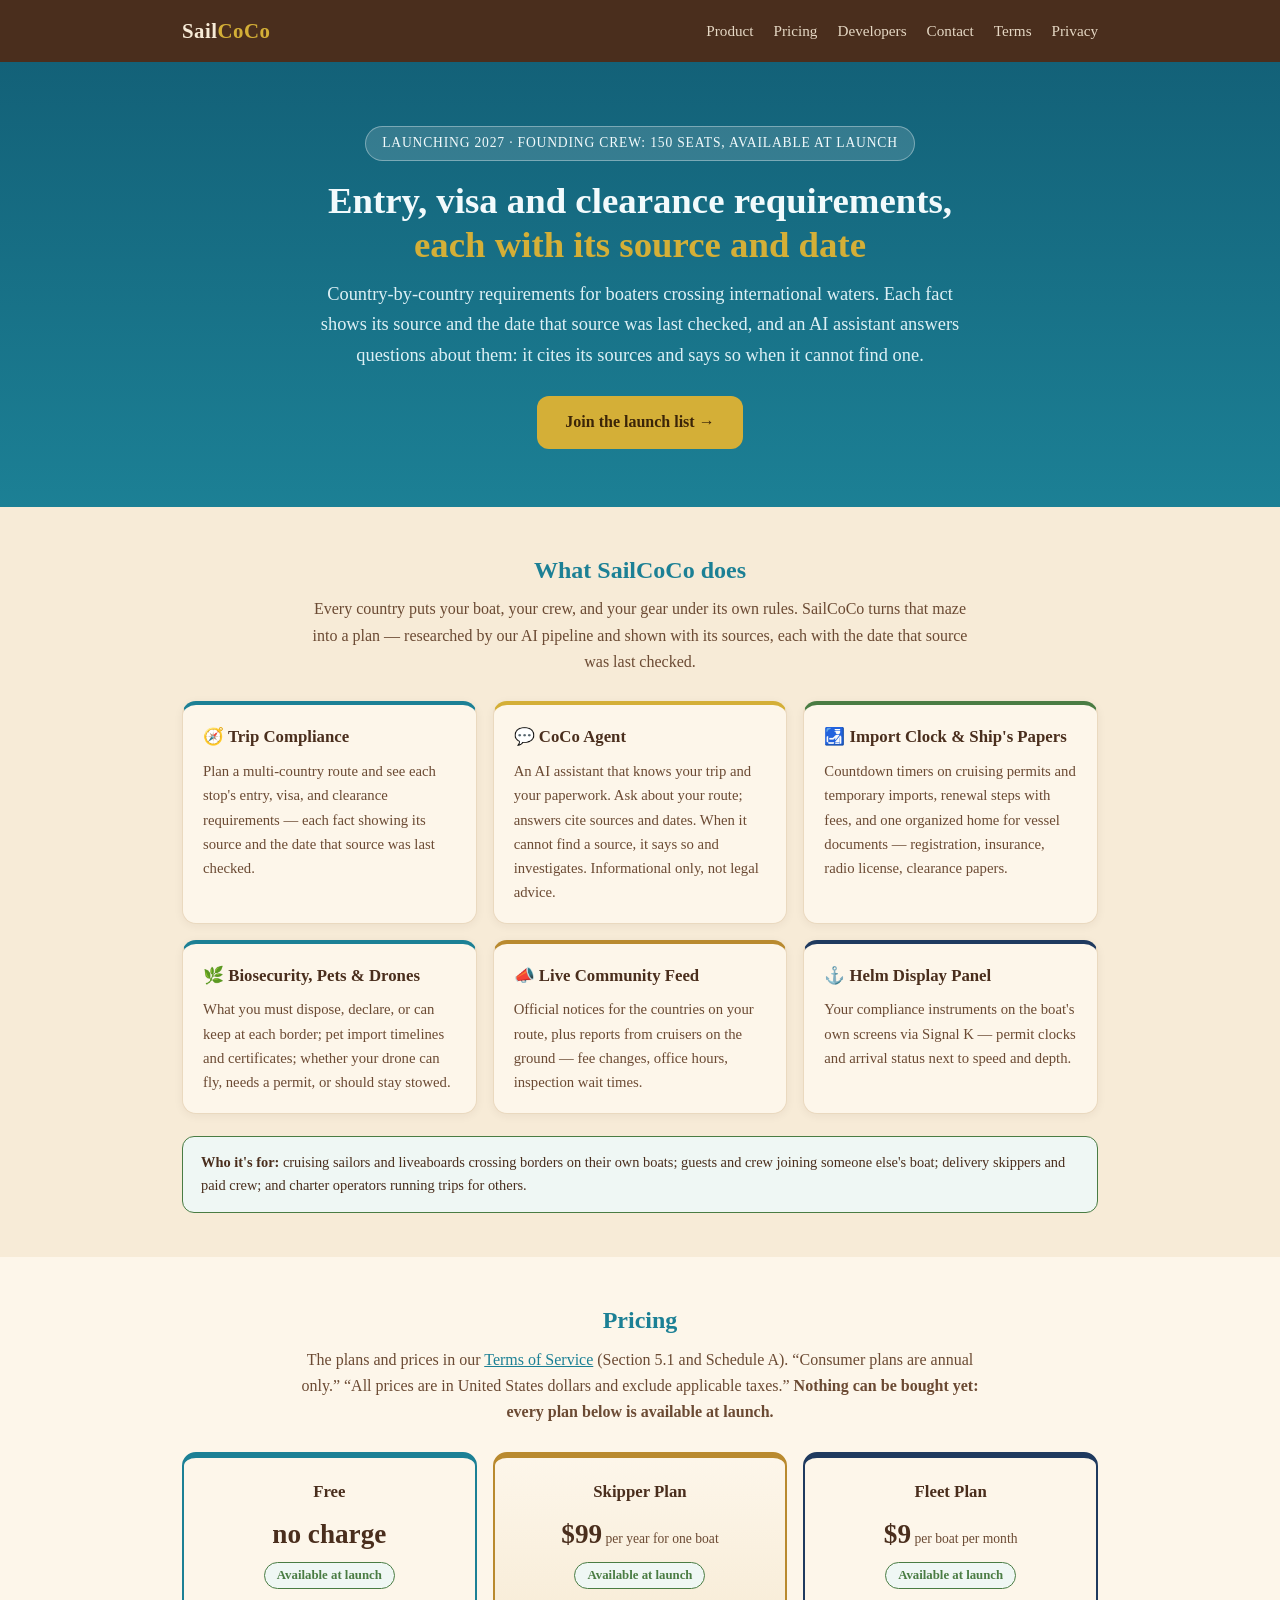
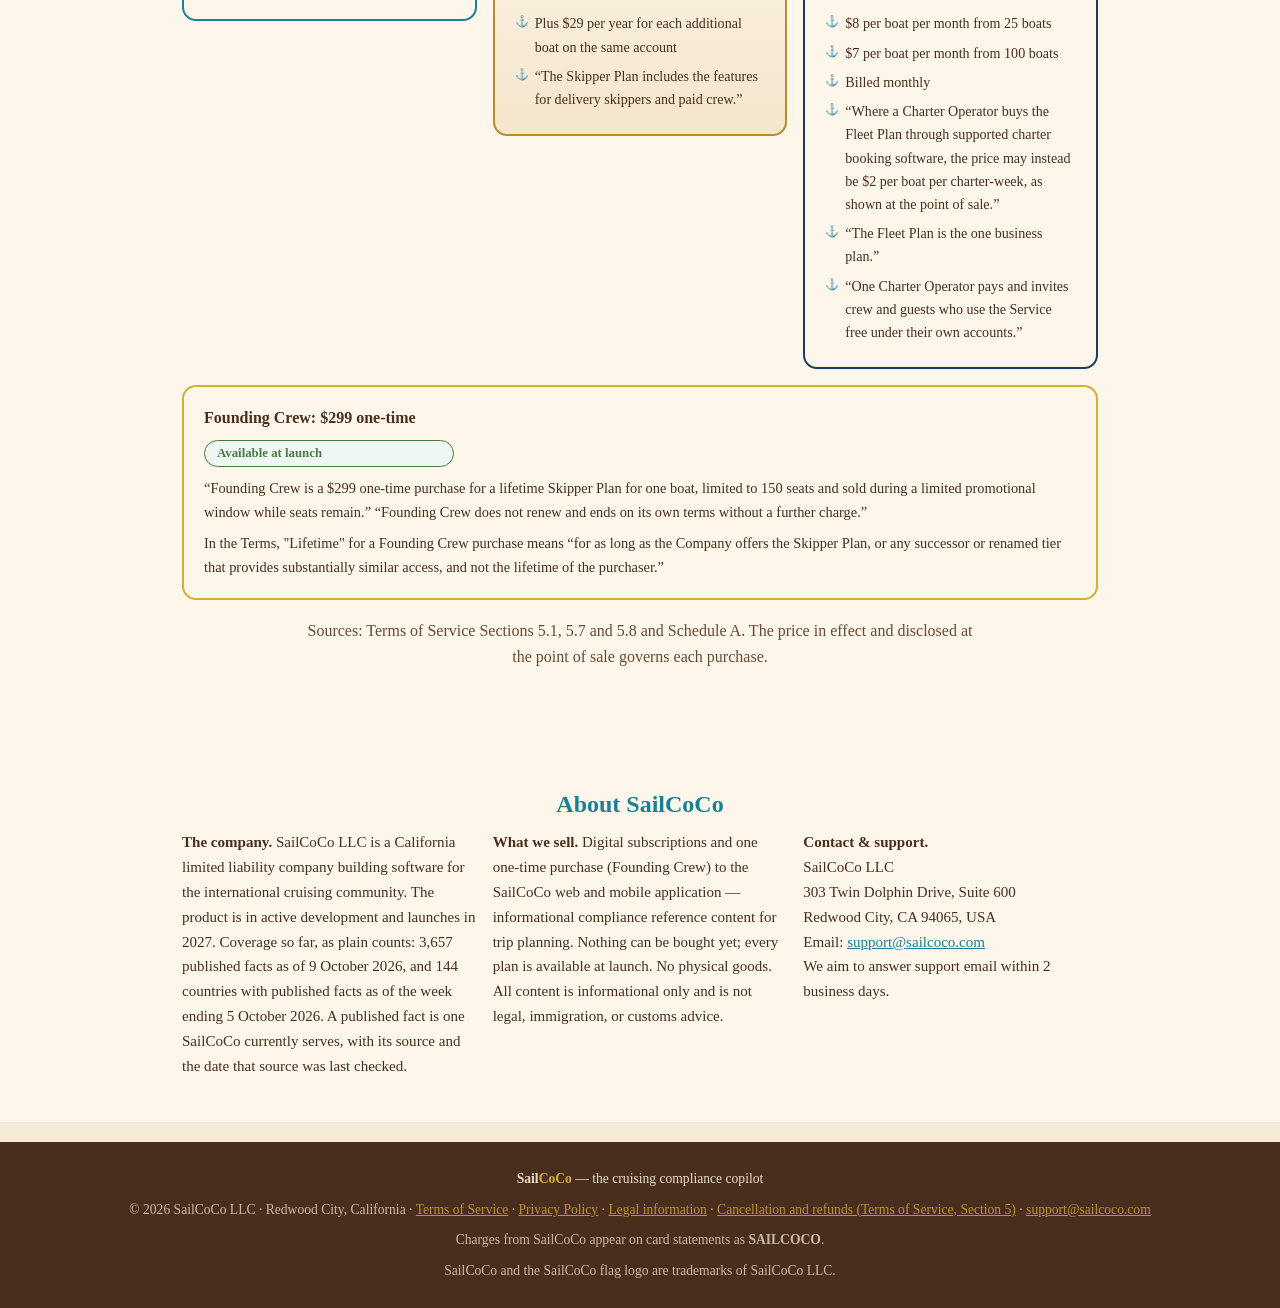
==== commit dcae2a28: "site: home page copy that makes only claims the site can show, dated coverage counts, and a claims c" ====
--- a/index.html
+++ b/index.html
@@ -4,7 +4,7 @@
 <meta charset="utf-8">
 <meta name="viewport" content="width=device-width,initial-scale=1">
 <title>SailCoCo — The Cruising Compliance Copilot</title>
-<meta name="description" content="SailCoCo is a subscription app for cruising sailors and professional crew: verified, dated entry and visa requirements, permit tracking, and an AI compliance assistant for every country on your route. Launching 2027.">
+<meta name="description" content="SailCoCo is a subscription app for cruising sailors and professional crew: entry and visa requirements shown with their sources and dates, permit tracking, and an AI assistant you can ask about them. Launching 2027.">
 <style>
 :root{--cream:#F7EBD7;--foam:#FDF6EA;--cocoa:#4A2E1D;--cocoa-l:#6B4A33;--ocean:#1C8095;--ocean-d:#136178;--brass:#B98A2F;--gold:#D4AF37;--green:#4A7C43;--navy:#1F3A5F}
 *{box-sizing:border-box}
@@ -63,20 +63,20 @@
 
 <div class="hero">
 <div class="badge">LAUNCHING 2027 · FOUNDING CREW: <span data-src="terms:5.7">150</span> SEATS, AVAILABLE AT LAUNCH</div>
-<h1>The #1 place for cruising sailors to<br><em>get compliant and stay compliant</em></h1>
-<p class="tag">Country-by-country entry, visa, and clearance requirements for boaters crossing international waters — verified, dated, and sourced, with an AI assistant that never guesses.</p>
+<h1>Entry, visa and clearance requirements,<br><em>each with its source and date</em></h1>
+<p class="tag">Country-by-country requirements for boaters crossing international waters. Each fact shows its source and the date that source was last checked, and an AI assistant answers questions about them: it cites its sources and says so when it cannot find one.</p>
 <a class="cta" href="mailto:support@sailcoco.com?subject=SailCoCo%20launch%20list">Join the launch list →</a>
 </div>
 
 <section id="product"><div class="wrap">
 <h2>What SailCoCo does</h2>
-<p class="sub">Every country puts your boat, your crew, and your gear under its own rules. SailCoCo turns that maze into a plan — researched by our AI pipeline, corroborated across official sources, and continuously monitored for changes.</p>
+<p class="sub">Every country puts your boat, your crew, and your gear under its own rules. SailCoCo turns that maze into a plan — researched by our AI pipeline and shown with its sources, each with the date that source was last checked.</p>
 <div class="cards">
-<div class="card"><h3>🧭 Trip Compliance</h3><p>Plan a multi-country route and get each stop's entry, visa, and clearance requirements — every fact carrying its source and last-verified date.</p></div>
-<div class="card gold"><h3>💬 CoCo Agent</h3><p>An AI assistant that knows your trip and your paperwork. Ask anything; answers cite sources and dates. When it can't verify, it says so and investigates — it never guesses. Informational only, not legal advice.</p></div>
+<div class="card"><h3>🧭 Trip Compliance</h3><p>Plan a multi-country route and see each stop's entry, visa, and clearance requirements — each fact showing its source and the date that source was last checked.</p></div>
+<div class="card gold"><h3>💬 CoCo Agent</h3><p>An AI assistant that knows your trip and your paperwork. Ask about your route; answers cite sources and dates. When it cannot find a source, it says so and investigates. Informational only, not legal advice.</p></div>
 <div class="card green"><h3>🛃 Import Clock &amp; Ship's Papers</h3><p>Countdown timers on cruising permits and temporary imports, renewal steps with fees, and one organized home for vessel documents — registration, insurance, radio license, clearance papers.</p></div>
 <div class="card"><h3>🌿 Biosecurity, Pets &amp; Drones</h3><p>What you must dispose, declare, or can keep at each border; pet import timelines and certificates; whether your drone can fly, needs a permit, or should stay stowed.</p></div>
-<div class="card brass"><h3>📣 Live Community Feed</h3><p>Real-time official notices for the countries on your route, plus corroborated reports from cruisers on the ground — fee changes, office hours, inspection wait times.</p></div>
+<div class="card brass"><h3>📣 Live Community Feed</h3><p>Official notices for the countries on your route, plus reports from cruisers on the ground — fee changes, office hours, inspection wait times.</p></div>
 <div class="card navy"><h3>⚓ Helm Display Panel</h3><p>Your compliance instruments on the boat's own screens via Signal K — permit clocks and arrival status next to speed and depth.</p></div>
 </div>
 <div class="note"><strong>Who it's for:</strong> cruising sailors and liveaboards crossing borders on their own boats; guests and crew joining someone else's boat; delivery skippers and paid crew; and charter operators running trips for others.</div>
@@ -109,9 +109,9 @@
 <section id="about" style="background:var(--foam)"><div class="wrap">
 <h2>About SailCoCo</h2>
 <div class="about">
-<div><strong>The company.</strong> SailCoCo LLC is a California limited liability company building software for the international cruising community. The product is in active development, launching in 2027 with a pilot cohort covering 25 countries and expanding from there.</div>
+<div><strong>The company.</strong> SailCoCo LLC is a California limited liability company building software for the international cruising community. The product is in active development and launches in 2027. Coverage so far, as plain counts: <span data-src="cov:publishedFacts">3,657</span> published facts as of <span data-src="cov:publishedFactsAsOf">9 October 2026</span>, and <span data-src="cov:countries">144</span> countries with published facts as of the <span data-src="cov:countriesAsOf">week ending 5 October 2026</span>. A published fact is one SailCoCo currently serves, with its source and the date that source was last checked.</div>
 <div><strong>What we sell.</strong> Digital subscriptions and one one-time purchase (Founding Crew) to the SailCoCo web and mobile application — informational compliance reference content for trip planning. Nothing can be bought yet; every plan is available at launch. No physical goods. All content is informational only and is not legal, immigration, or customs advice.</div>
-<div><strong>Contact &amp; support.</strong><br>SailCoCo LLC<br>303 Twin Dolphin Drive, Suite 600<br>Redwood City, CA 94065, USA<br>Email: <a href="mailto:support@sailcoco.com" style="color:var(--ocean)">support@sailcoco.com</a><br>We answer support email within 2 business days.</div>
+<div><strong>Contact &amp; support.</strong><br>SailCoCo LLC<br>303 Twin Dolphin Drive, Suite 600<br>Redwood City, CA 94065, USA<br>Email: <a href="mailto:support@sailcoco.com" style="color:var(--ocean)">support@sailcoco.com</a><br>We aim to answer support email within 2 business days.</div>
 </div>
 </div></section>
 
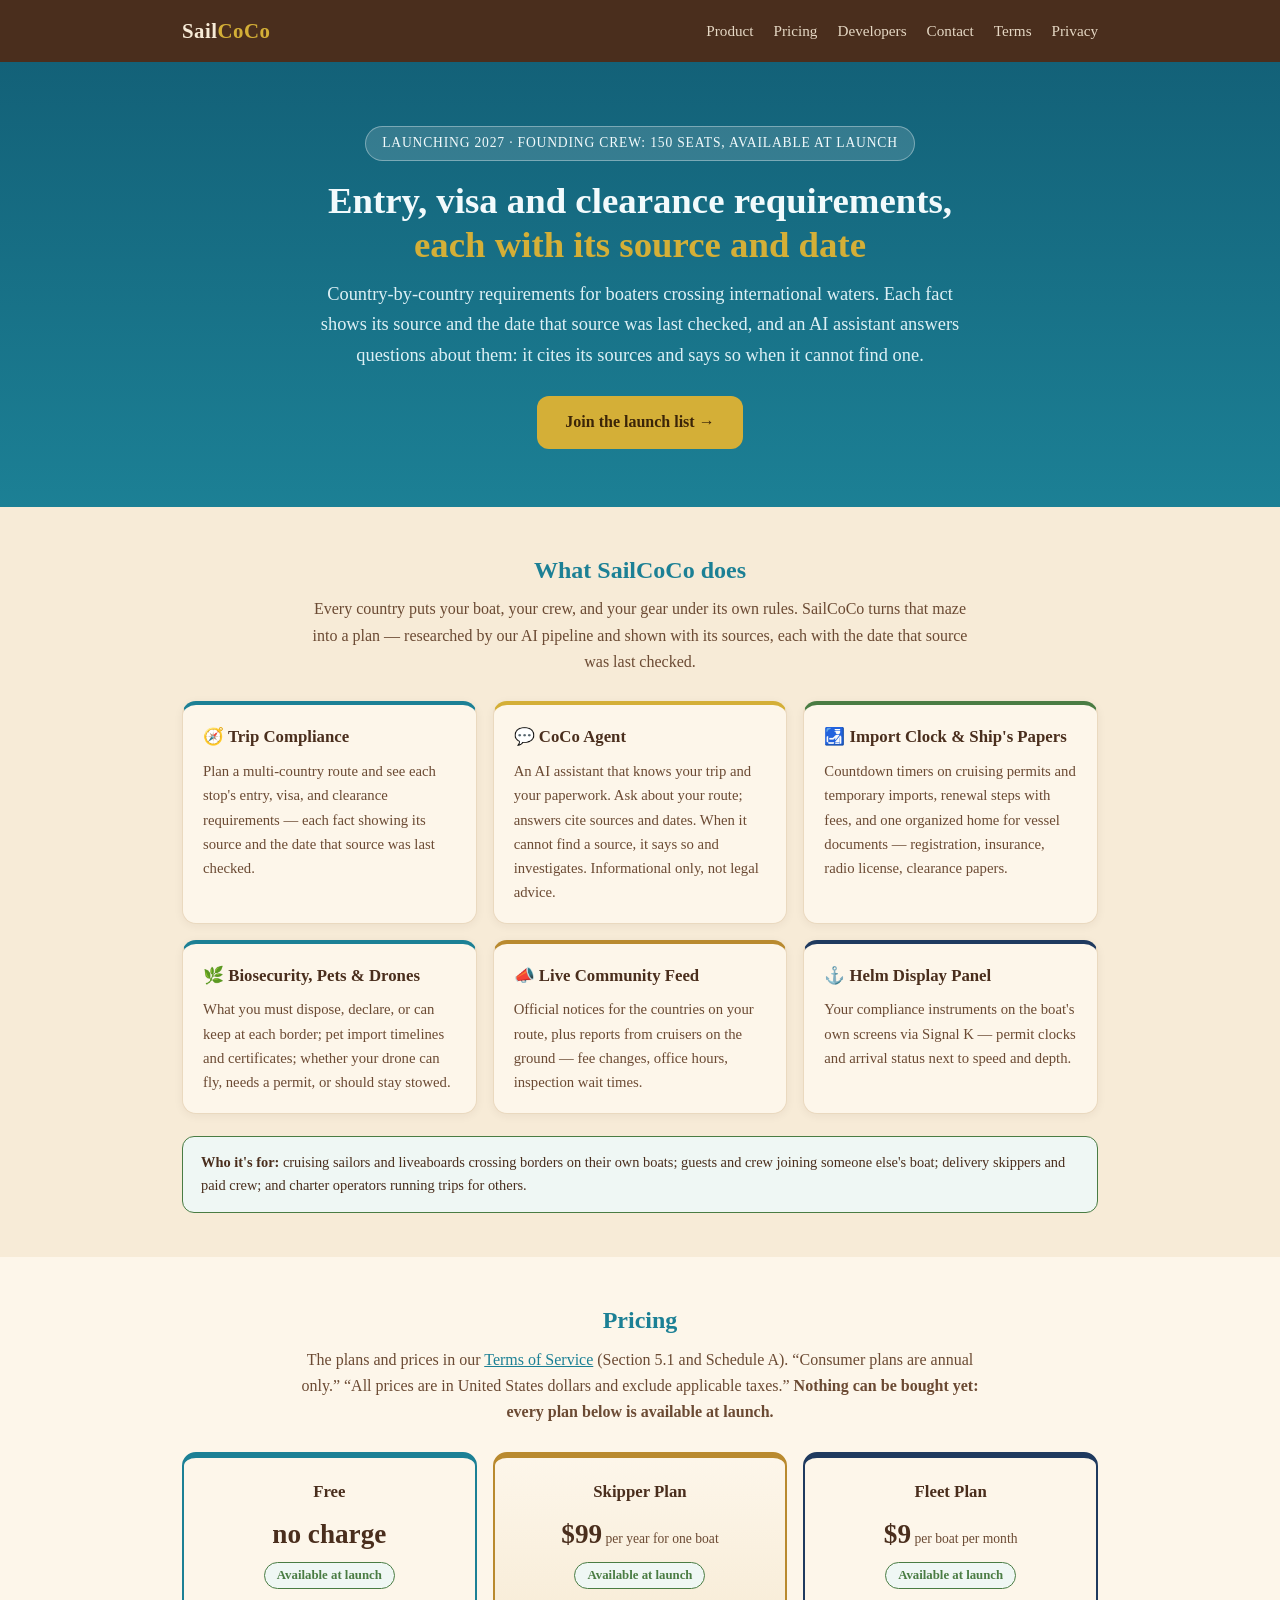
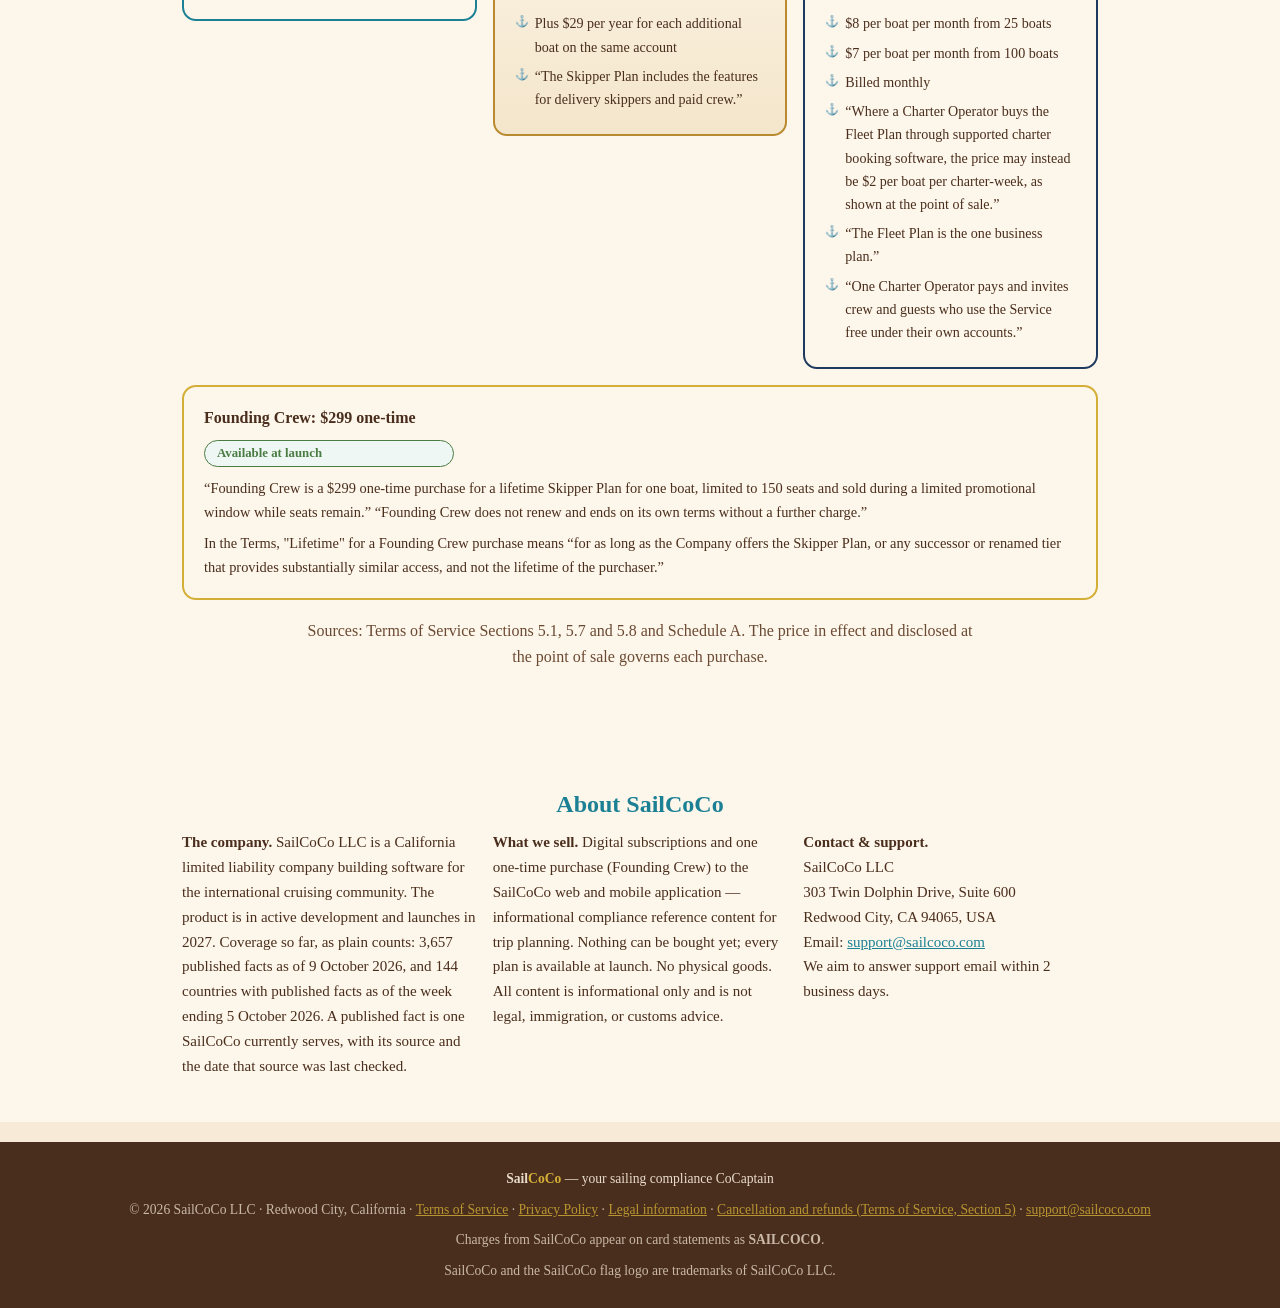
==== commit 41f22e8f: "home page: the tagline is "Your Sailing Compliance CoCaptain", and the site check bans "Copilot" The" ====
--- a/index.html
+++ b/index.html
@@ -3,7 +3,7 @@
 <head>
 <meta charset="utf-8">
 <meta name="viewport" content="width=device-width,initial-scale=1">
-<title>SailCoCo — The Cruising Compliance Copilot</title>
+<title>SailCoCo — Your Sailing Compliance CoCaptain</title>
 <meta name="description" content="SailCoCo is a subscription app for cruising sailors and professional crew: entry and visa requirements shown with their sources and dates, permit tracking, and an AI assistant you can ask about them. Launching 2027.">
 <style>
 :root{--cream:#F7EBD7;--foam:#FDF6EA;--cocoa:#4A2E1D;--cocoa-l:#6B4A33;--ocean:#1C8095;--ocean-d:#136178;--brass:#B98A2F;--gold:#D4AF37;--green:#4A7C43;--navy:#1F3A5F}
@@ -116,7 +116,7 @@
 </div></section>
 
 <footer>
-<div><strong>Sail<span style="color:var(--gold)">CoCo</span></strong> — the cruising compliance copilot</div>
+<div><strong>Sail<span style="color:var(--gold)">CoCo</span></strong> — your sailing compliance CoCaptain</div>
 <div class="legal-line">© 2026 SailCoCo LLC · Redwood City, California · <a href="terms.html">Terms of Service</a> · <a href="privacy.html">Privacy Policy</a> · <a href="legal.html">Legal information</a> · <a href="terms.html">Cancellation and refunds (Terms of Service, Section 5)</a> · <a href="mailto:support@sailcoco.com">support@sailcoco.com</a></div>
 <div class="legal-line">Charges from SailCoCo appear on card statements as <strong>SAILCOCO</strong>.</div>
 <div class="legal-line">SailCoCo and the SailCoCo flag logo are trademarks of SailCoCo LLC.</div>
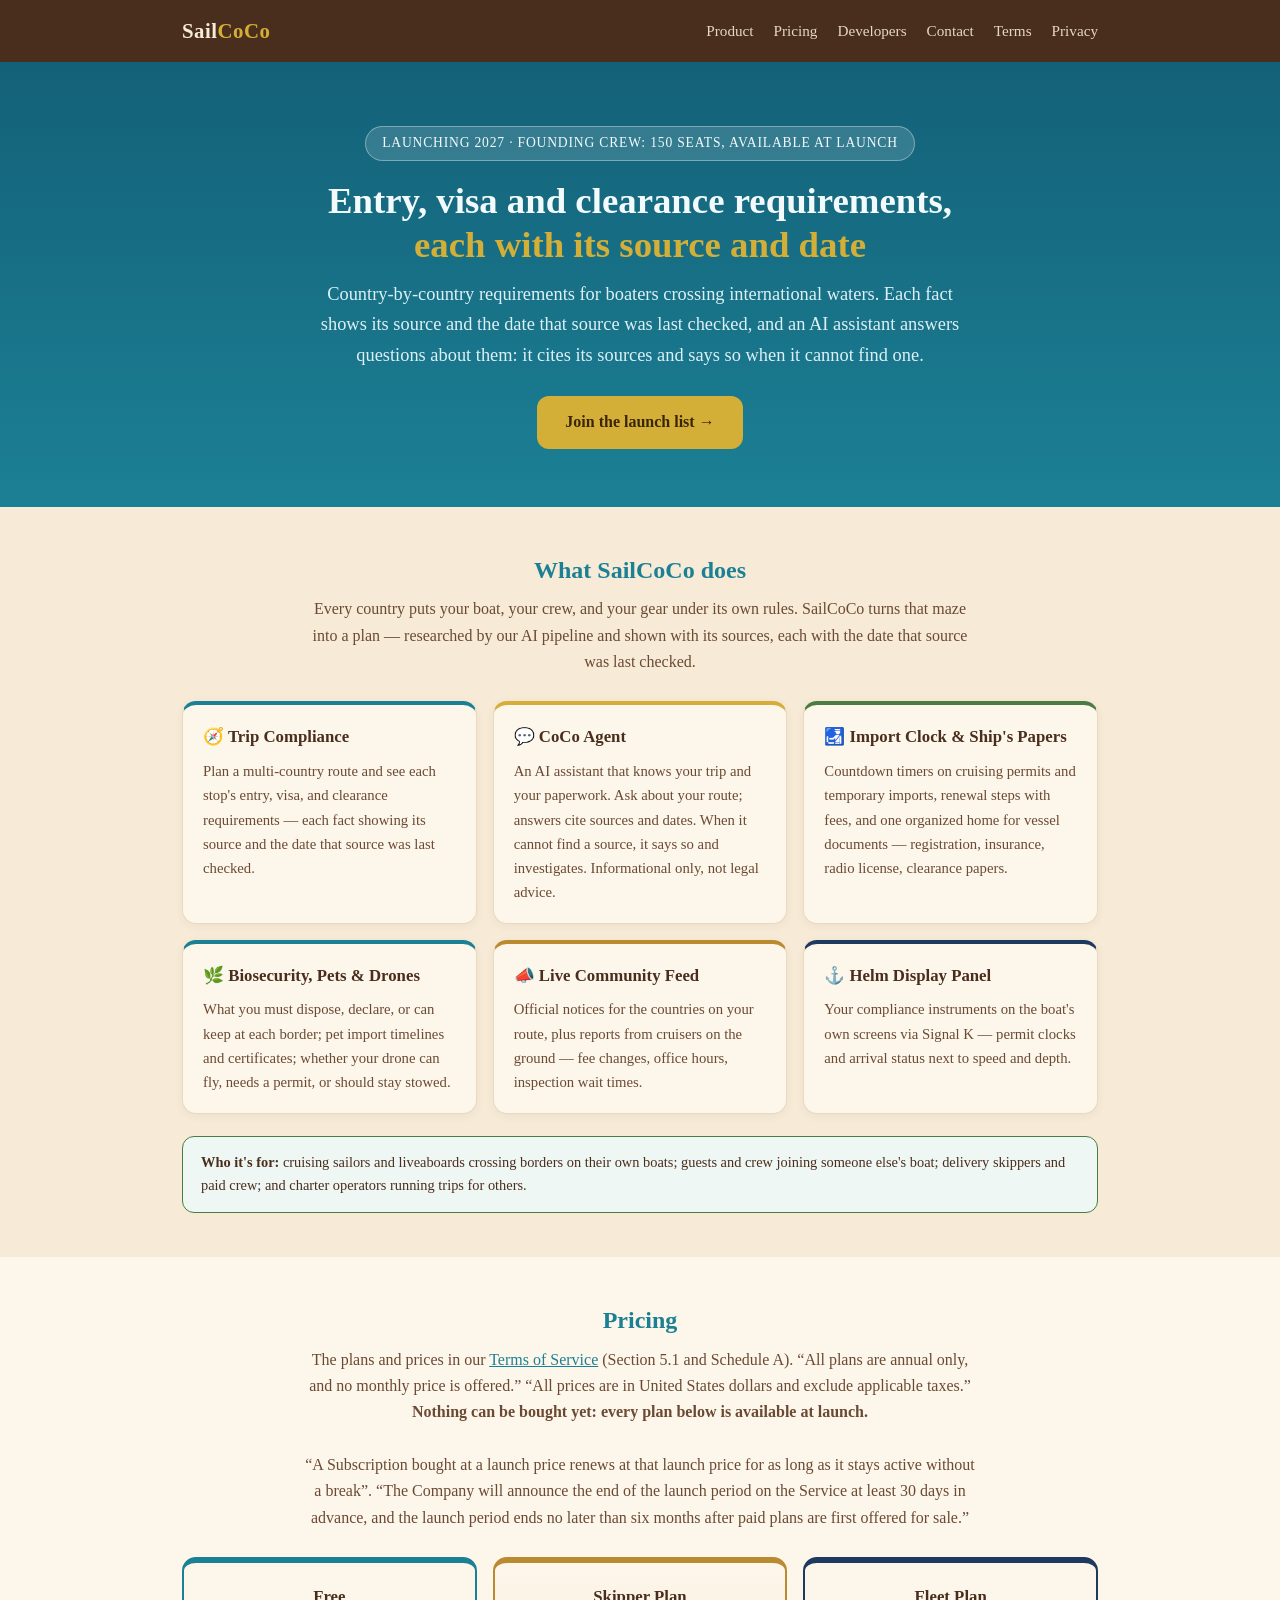
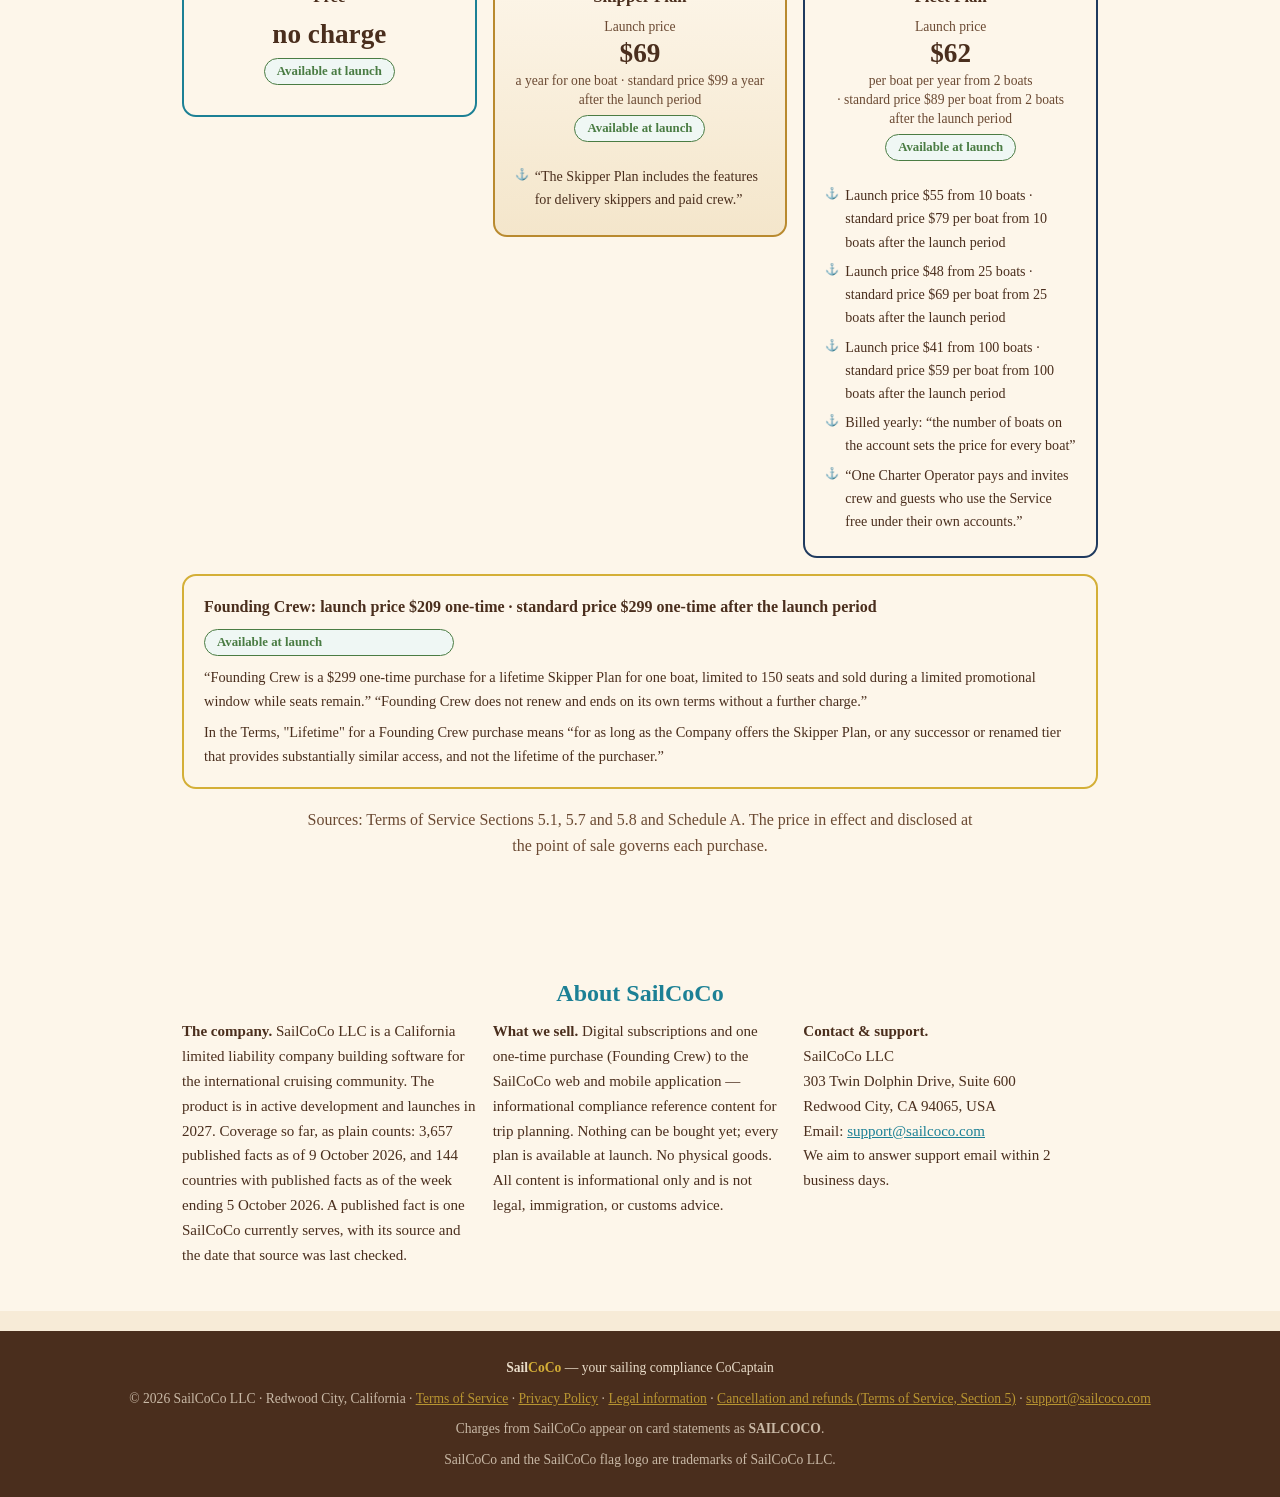
==== commit 43123e2c: "legal and home page: yearly-only pricing, the Fleet Plan for two or more boats, launch prices, the c" ====
--- a/index.html
+++ b/index.html
@@ -36,8 +36,8 @@
 .plan.featured{border-color:var(--brass);border-top-color:var(--brass);background:linear-gradient(180deg,var(--foam),#F4E6CB)}
 .plan.navy{border-color:var(--navy);border-top-color:var(--navy)}
 .plan h3{margin:0;font-size:1.05rem}
-.price{font-size:1.7rem;font-weight:bold;margin:6px 0 2px}
-.price small{font-size:.85rem;font-weight:normal;color:var(--cocoa-l)}
+.price{font-size:1.7rem;font-weight:bold;margin:6px 0 2px;line-height:1.3}
+.price small{font-size:.85rem;font-weight:normal;color:var(--cocoa-l);display:block;line-height:1.4}
 .intro{color:var(--green);font-size:.85rem;font-weight:bold;margin-bottom:10px}
 .plan ul{list-style:none;padding:0;margin:10px 0 0;text-align:left;font-size:.88rem}
 .plan li{padding:3px 0 3px 20px;position:relative}
@@ -84,22 +84,21 @@
 
 <section id="pricing" style="background:var(--foam)"><div class="wrap">
 <h2>Pricing</h2>
-<p class="sub">The plans and prices in our <a href="terms.html" style="color:var(--ocean)">Terms of Service</a> (Section 5.1 and Schedule A). <q data-src="terms:5.1">Consumer plans are annual only.</q> <q data-src="terms:5.1">All prices are in United States dollars and exclude applicable taxes.</q> <strong>Nothing can be bought yet: every plan below is available at launch.</strong></p>
+<p class="sub">The plans and prices in our <a href="terms.html" style="color:var(--ocean)">Terms of Service</a> (Section 5.1 and Schedule A). <q data-src="terms:5.1">All plans are annual only, and no monthly price is offered.</q> <q data-src="terms:5.1">All prices are in United States dollars and exclude applicable taxes.</q> <strong>Nothing can be bought yet: every plan below is available at launch.</strong></p>
+<p class="sub" style="margin-top:6px"><q data-src="terms:ScheduleA">A Subscription bought at a launch price renews at that launch price for as long as it stays active without a break</q>. <q data-src="terms:ScheduleA">The Company will announce the end of the launch period on the Service at least 30 days in advance, and the launch period ends no later than six months after paid plans are first offered for sale.</q></p>
 <div class="pricing-grid">
 <div class="plan"><h3>Free</h3><div class="price"><span data-src="terms:5.1">no charge</span></div><div class="avail" data-label="consumer">Available at launch</div></div>
-<div class="plan featured"><h3>Skipper Plan</h3><div class="price"><span data-src="terms:5.1">$99</span><small> per year for one boat</small></div><div class="avail" data-label="consumer">Available at launch</div>
-<ul><li>Plus <span data-src="terms:5.1">$29</span> per year for each additional boat on the same account</li>
-<li><q data-src="terms:5.1">The Skipper Plan includes the features for delivery skippers and paid crew.</q></li></ul></div>
-<div class="plan navy"><h3>Fleet Plan</h3><div class="price"><span data-src="terms:5.1">$9</span><small> per boat per month</small></div><div class="avail" data-label="consumer">Available at launch</div>
-<ul><li><span data-src="terms:5.1">$8</span> per boat per month from <span data-src="terms:5.1">25</span> boats</li>
-<li><span data-src="terms:5.1">$7</span> per boat per month from <span data-src="terms:5.1">100</span> boats</li>
-<li>Billed monthly</li>
-<li><q data-src="terms:5.1">Where a Charter Operator buys the Fleet Plan through supported charter booking software, the price may instead be $2 per boat per charter-week, as shown at the point of sale.</q></li>
-<li><q data-src="terms:5.1">The Fleet Plan is the one business plan.</q></li>
+<div class="plan featured"><h3>Skipper Plan</h3><div class="price"><small>Launch price </small><span data-src="terms:ScheduleA">$69</span><small> a year for one boat · standard price <span data-src="terms:5.1">$99</span> a year after the launch period</small></div><div class="avail" data-label="consumer">Available at launch</div>
+<ul><li><q data-src="terms:5.1">The Skipper Plan includes the features for delivery skippers and paid crew.</q></li></ul></div>
+<div class="plan navy"><h3>Fleet Plan</h3><div class="price"><small>Launch price </small><span data-src="terms:ScheduleA">$62<small> per boat per year from 2 boats</small></span><small> · standard price <span data-src="terms:5.1">$89 per boat from 2 boats</span> after the launch period</small></div><div class="avail" data-label="consumer">Available at launch</div>
+<ul><li>Launch price <span data-src="terms:ScheduleA">$55 from 10 boats</span> · standard price <span data-src="terms:5.1">$79 per boat from 10 boats</span> after the launch period</li>
+<li>Launch price <span data-src="terms:ScheduleA">$48 from 25 boats</span> · standard price <span data-src="terms:5.1">$69 per boat from 25 boats</span> after the launch period</li>
+<li>Launch price <span data-src="terms:ScheduleA">$41 from 100 boats</span> · standard price <span data-src="terms:5.1">$59 per boat from 100 boats</span> after the launch period</li>
+<li>Billed yearly: <q data-src="terms:5.1">the number of boats on the account sets the price for every boat</q></li>
 <li><q data-src="terms:ScheduleA">One Charter Operator pays and invites crew and guests who use the Service free under their own accounts.</q></li></ul></div>
 </div>
 <div class="onetime">
-<div><h3>Founding Crew: <span data-src="terms:5.7">$299</span> one-time</h3><div class="avail" data-label="consumer">Available at launch</div>
+<div><h3>Founding Crew: launch price <span data-src="terms:ScheduleA">$209</span> one-time · standard price <span data-src="terms:5.7">$299</span> one-time after the launch period</h3><div class="avail" data-label="consumer">Available at launch</div>
 <p style="margin:0 0 8px;font-size:.9rem"><q data-src="terms:5.7">Founding Crew is a $299 one-time purchase for a lifetime Skipper Plan for one boat, limited to 150 seats and sold during a limited promotional window while seats remain.</q> <q data-src="terms:5.7">Founding Crew does not renew and ends on its own terms without a further charge.</q></p>
 <p style="margin:0;font-size:.9rem">In the Terms, "Lifetime" for a Founding Crew purchase means <q data-src="terms:5.8">for as long as the Company offers the Skipper Plan, or any successor or renamed tier that provides substantially similar access, and not the lifetime of the purchaser.</q></p></div>
 </div>
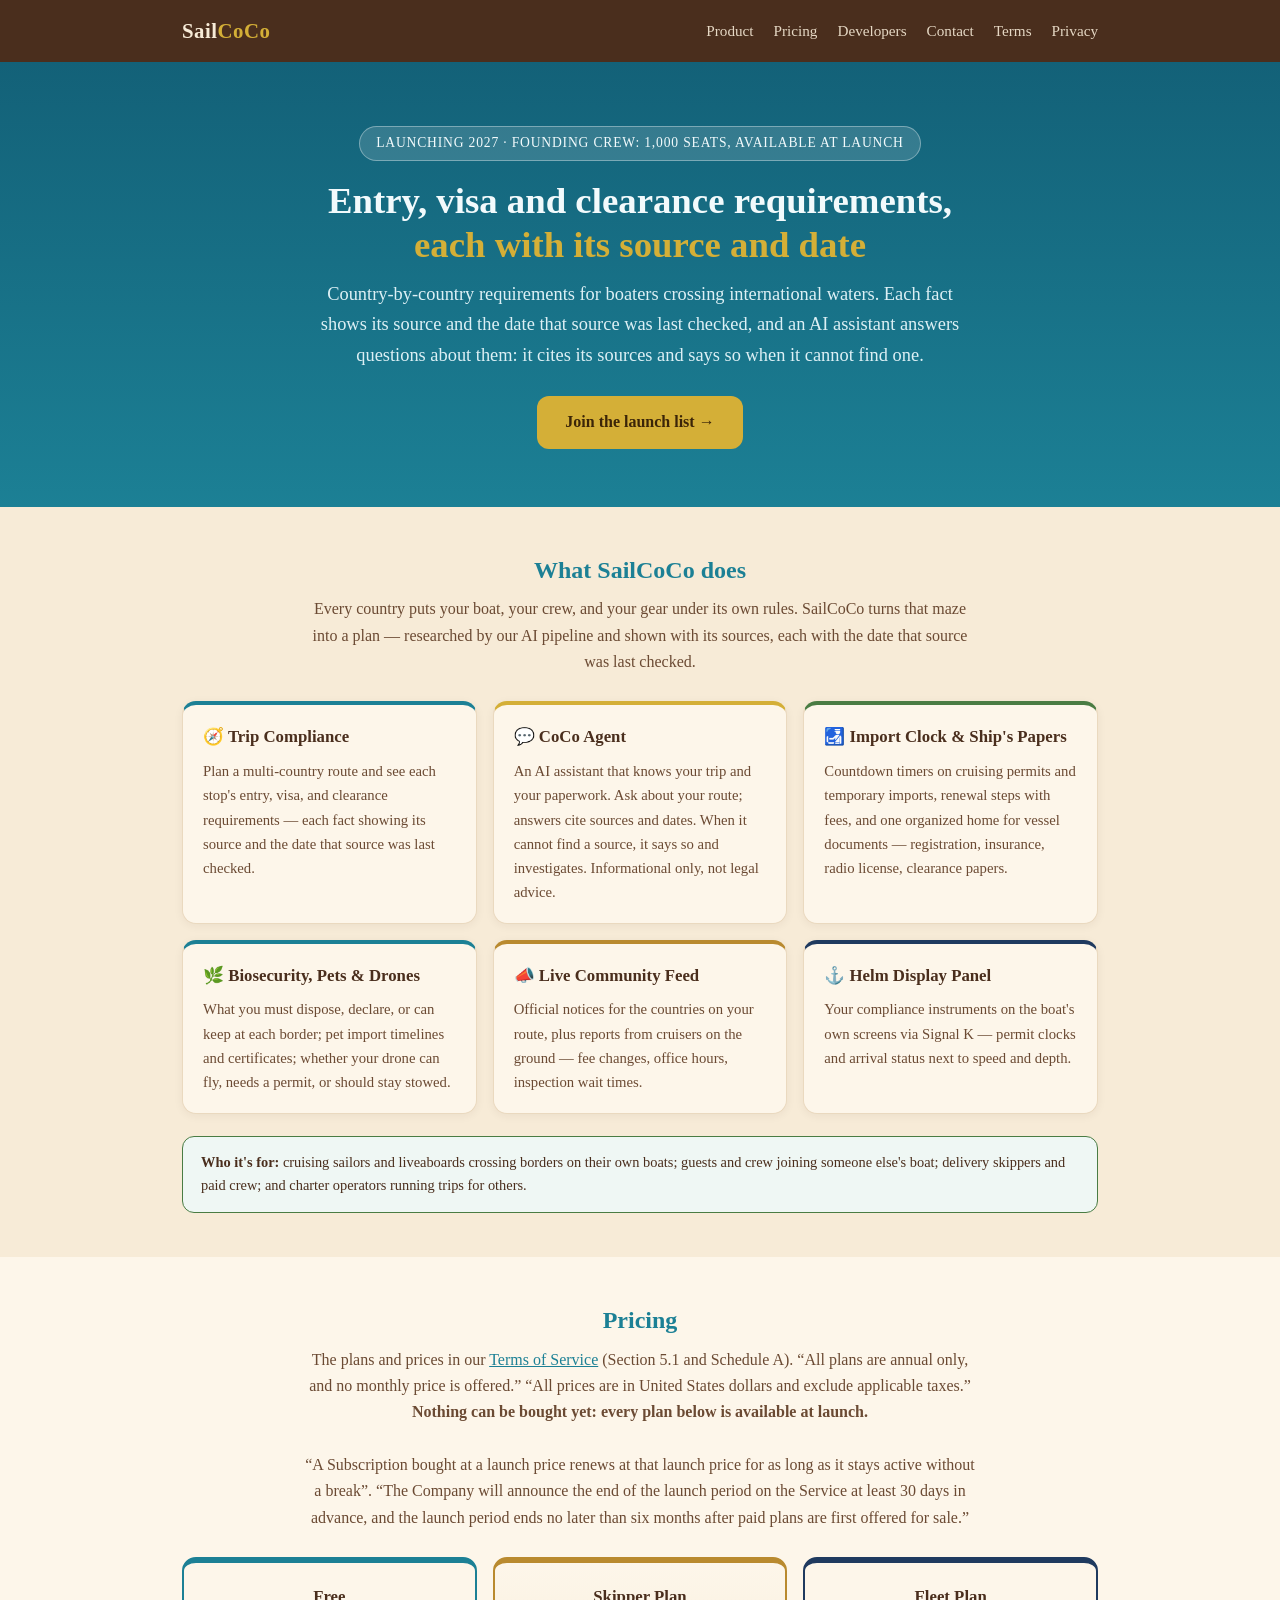
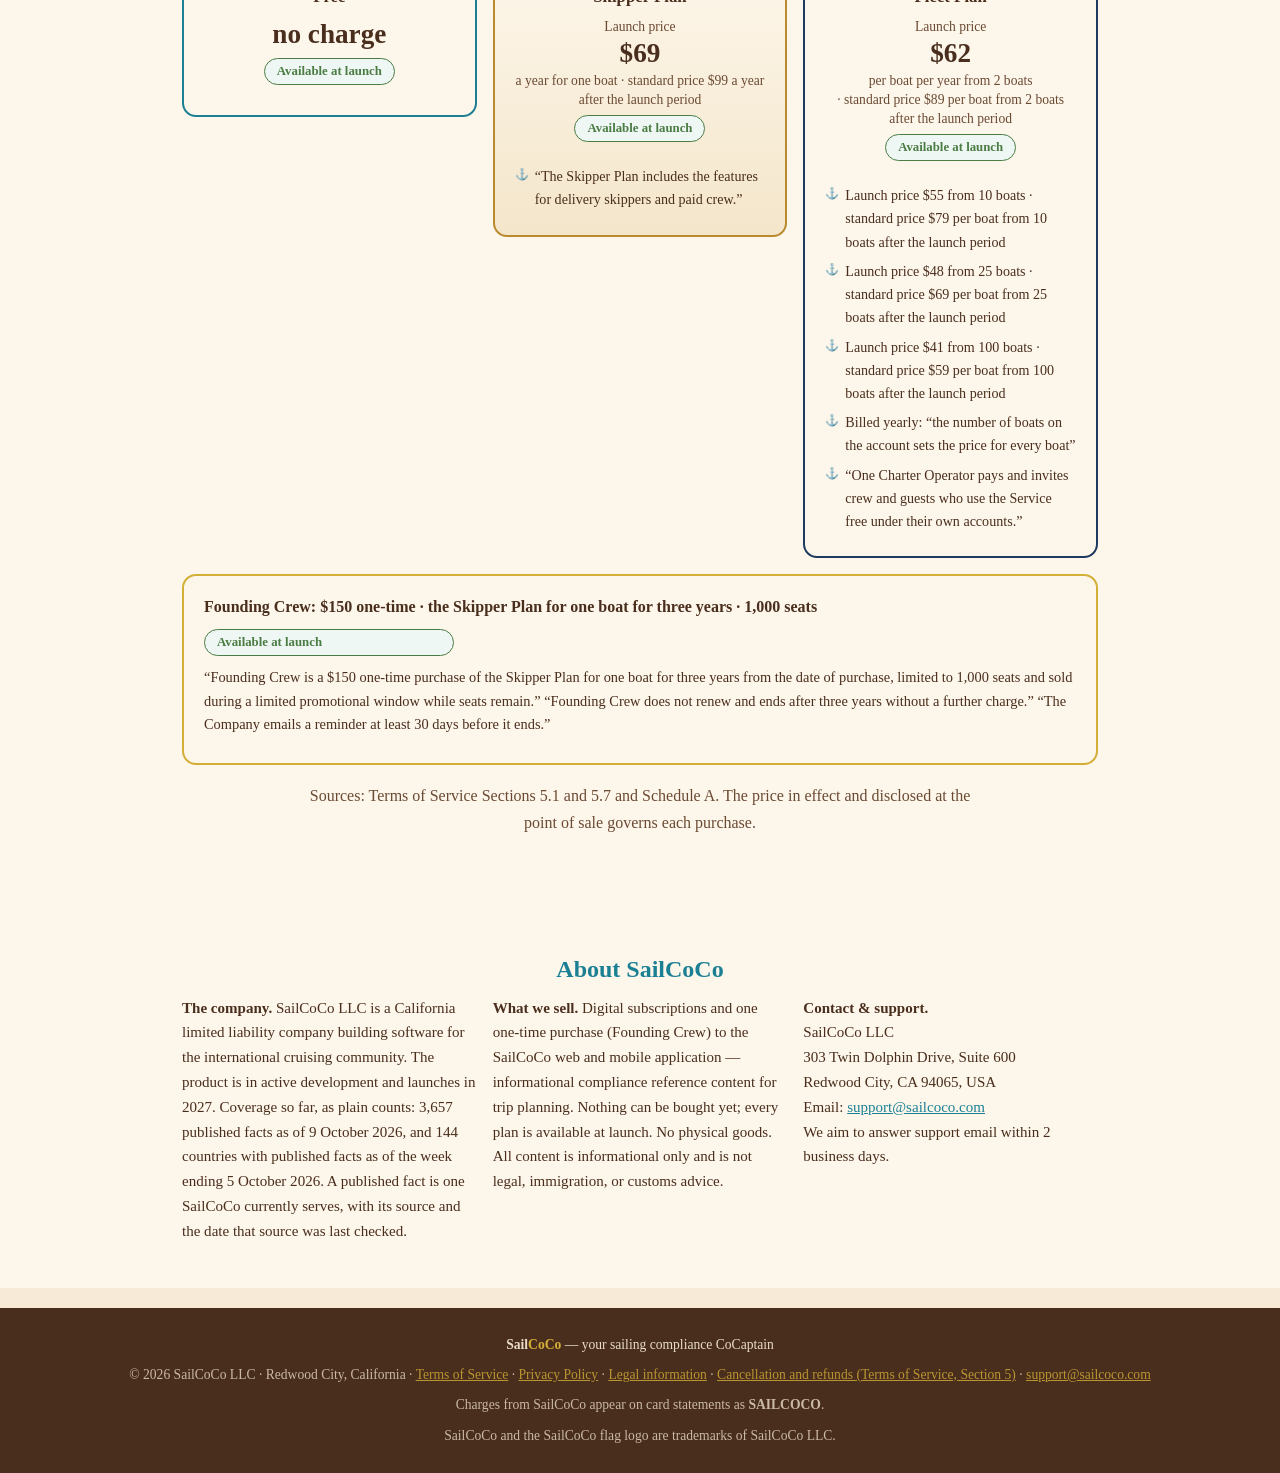
==== commit 8577849c: "legal and home page: Founding Crew is $150 one-time for three years of the Skipper Plan, with no "li" ====
--- a/index.html
+++ b/index.html
@@ -62,7 +62,7 @@
 </div></header>
 
 <div class="hero">
-<div class="badge">LAUNCHING 2027 · FOUNDING CREW: <span data-src="terms:5.7">150</span> SEATS, AVAILABLE AT LAUNCH</div>
+<div class="badge">LAUNCHING 2027 · FOUNDING CREW: <span data-src="terms:5.7">1,000</span> SEATS, AVAILABLE AT LAUNCH</div>
 <h1>Entry, visa and clearance requirements,<br><em>each with its source and date</em></h1>
 <p class="tag">Country-by-country requirements for boaters crossing international waters. Each fact shows its source and the date that source was last checked, and an AI assistant answers questions about them: it cites its sources and says so when it cannot find one.</p>
 <a class="cta" href="mailto:support@sailcoco.com?subject=SailCoCo%20launch%20list">Join the launch list →</a>
@@ -98,11 +98,10 @@
 <li><q data-src="terms:ScheduleA">One Charter Operator pays and invites crew and guests who use the Service free under their own accounts.</q></li></ul></div>
 </div>
 <div class="onetime">
-<div><h3>Founding Crew: launch price <span data-src="terms:ScheduleA">$209</span> one-time · standard price <span data-src="terms:5.7">$299</span> one-time after the launch period</h3><div class="avail" data-label="consumer">Available at launch</div>
-<p style="margin:0 0 8px;font-size:.9rem"><q data-src="terms:5.7">Founding Crew is a $299 one-time purchase for a lifetime Skipper Plan for one boat, limited to 150 seats and sold during a limited promotional window while seats remain.</q> <q data-src="terms:5.7">Founding Crew does not renew and ends on its own terms without a further charge.</q></p>
-<p style="margin:0;font-size:.9rem">In the Terms, "Lifetime" for a Founding Crew purchase means <q data-src="terms:5.8">for as long as the Company offers the Skipper Plan, or any successor or renamed tier that provides substantially similar access, and not the lifetime of the purchaser.</q></p></div>
+<div><h3>Founding Crew: <span data-src="terms:5.7">$150</span> one-time · the Skipper Plan for one boat for three years · <span data-src="terms:5.7">1,000</span> seats</h3><div class="avail" data-label="consumer">Available at launch</div>
+<p style="margin:0 0 8px;font-size:.9rem"><q data-src="terms:5.7">Founding Crew is a $150 one-time purchase of the Skipper Plan for one boat for three years from the date of purchase, limited to 1,000 seats and sold during a limited promotional window while seats remain.</q> <q data-src="terms:5.7">Founding Crew does not renew and ends after three years without a further charge.</q> <q data-src="terms:5.7">The Company emails a reminder at least 30 days before it ends.</q></p></div>
 </div>
-<p class="sub" style="margin-top:18px">Sources: Terms of Service Sections 5.1, 5.7 and 5.8 and Schedule A. The price in effect and disclosed at the point of sale governs each purchase.</p>
+<p class="sub" style="margin-top:18px">Sources: Terms of Service Sections 5.1 and 5.7 and Schedule A. The price in effect and disclosed at the point of sale governs each purchase.</p>
 </div></section>
 
 <section id="about" style="background:var(--foam)"><div class="wrap">
